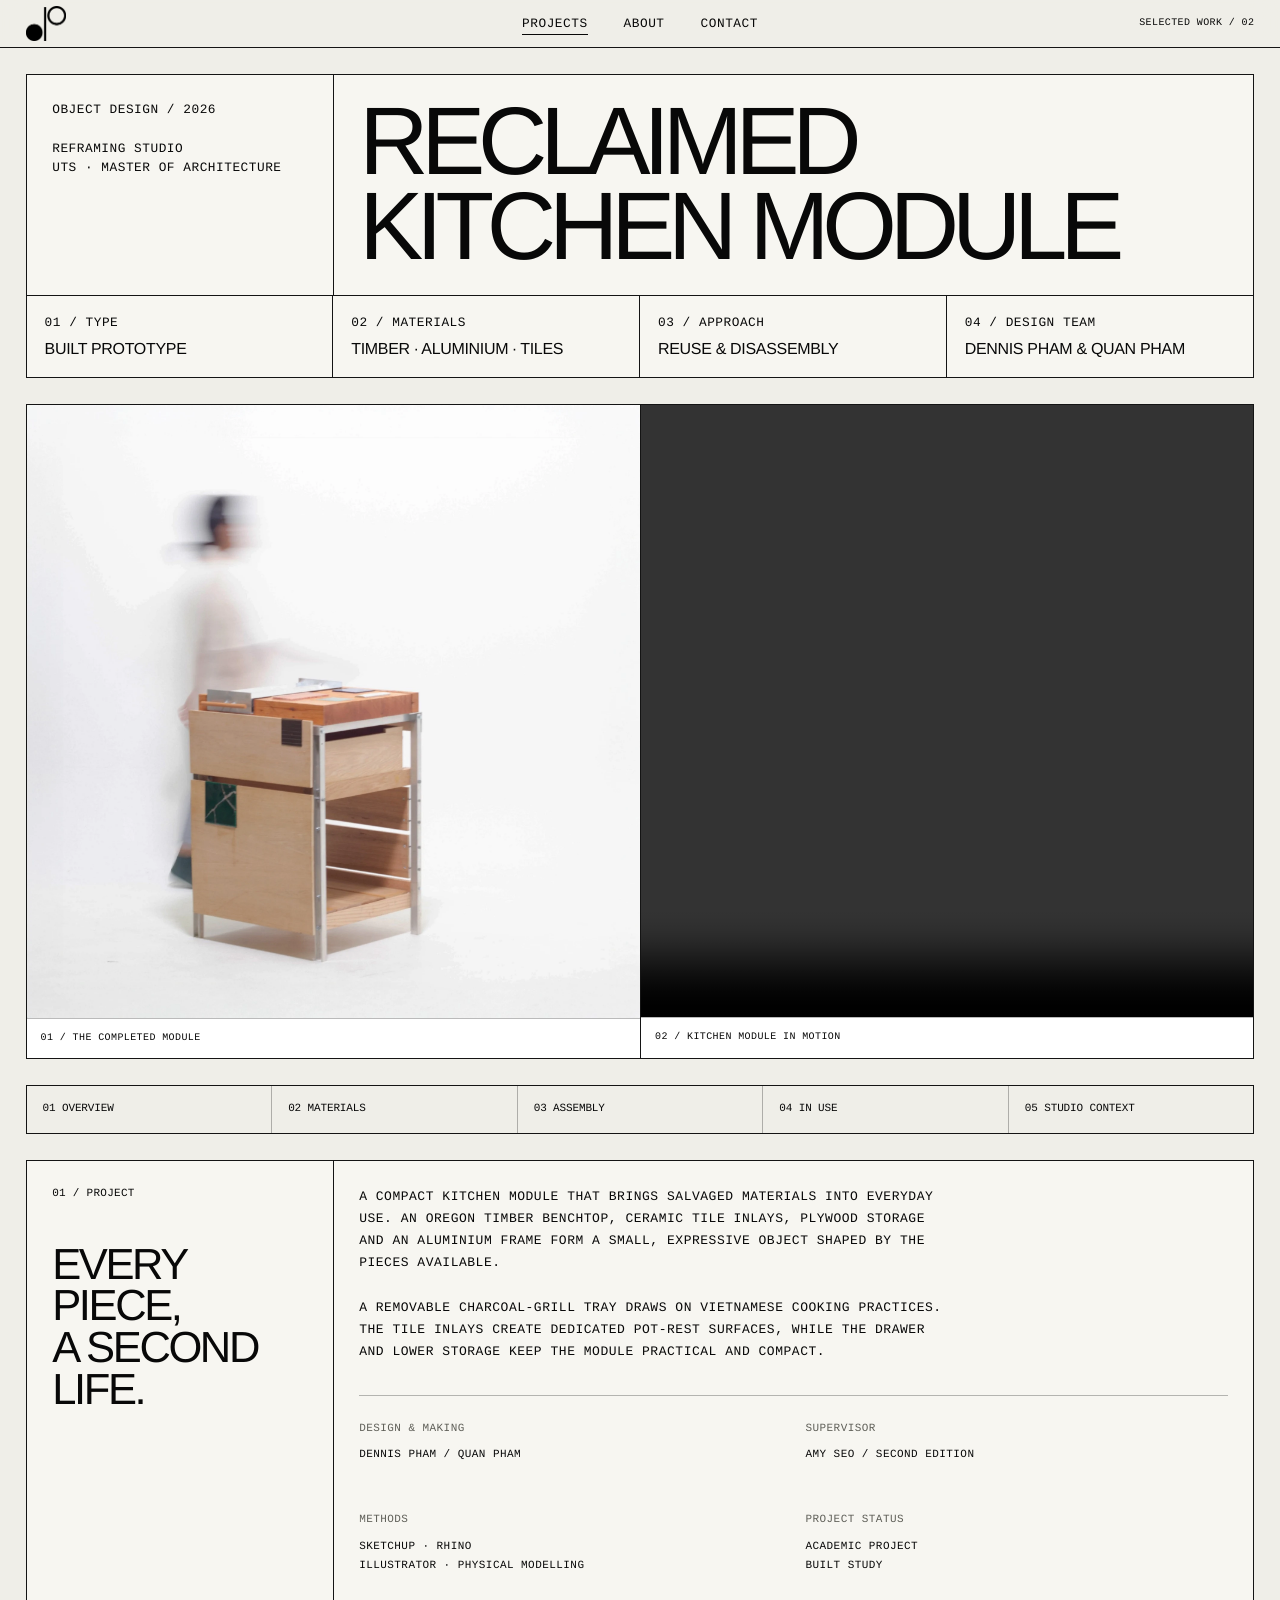
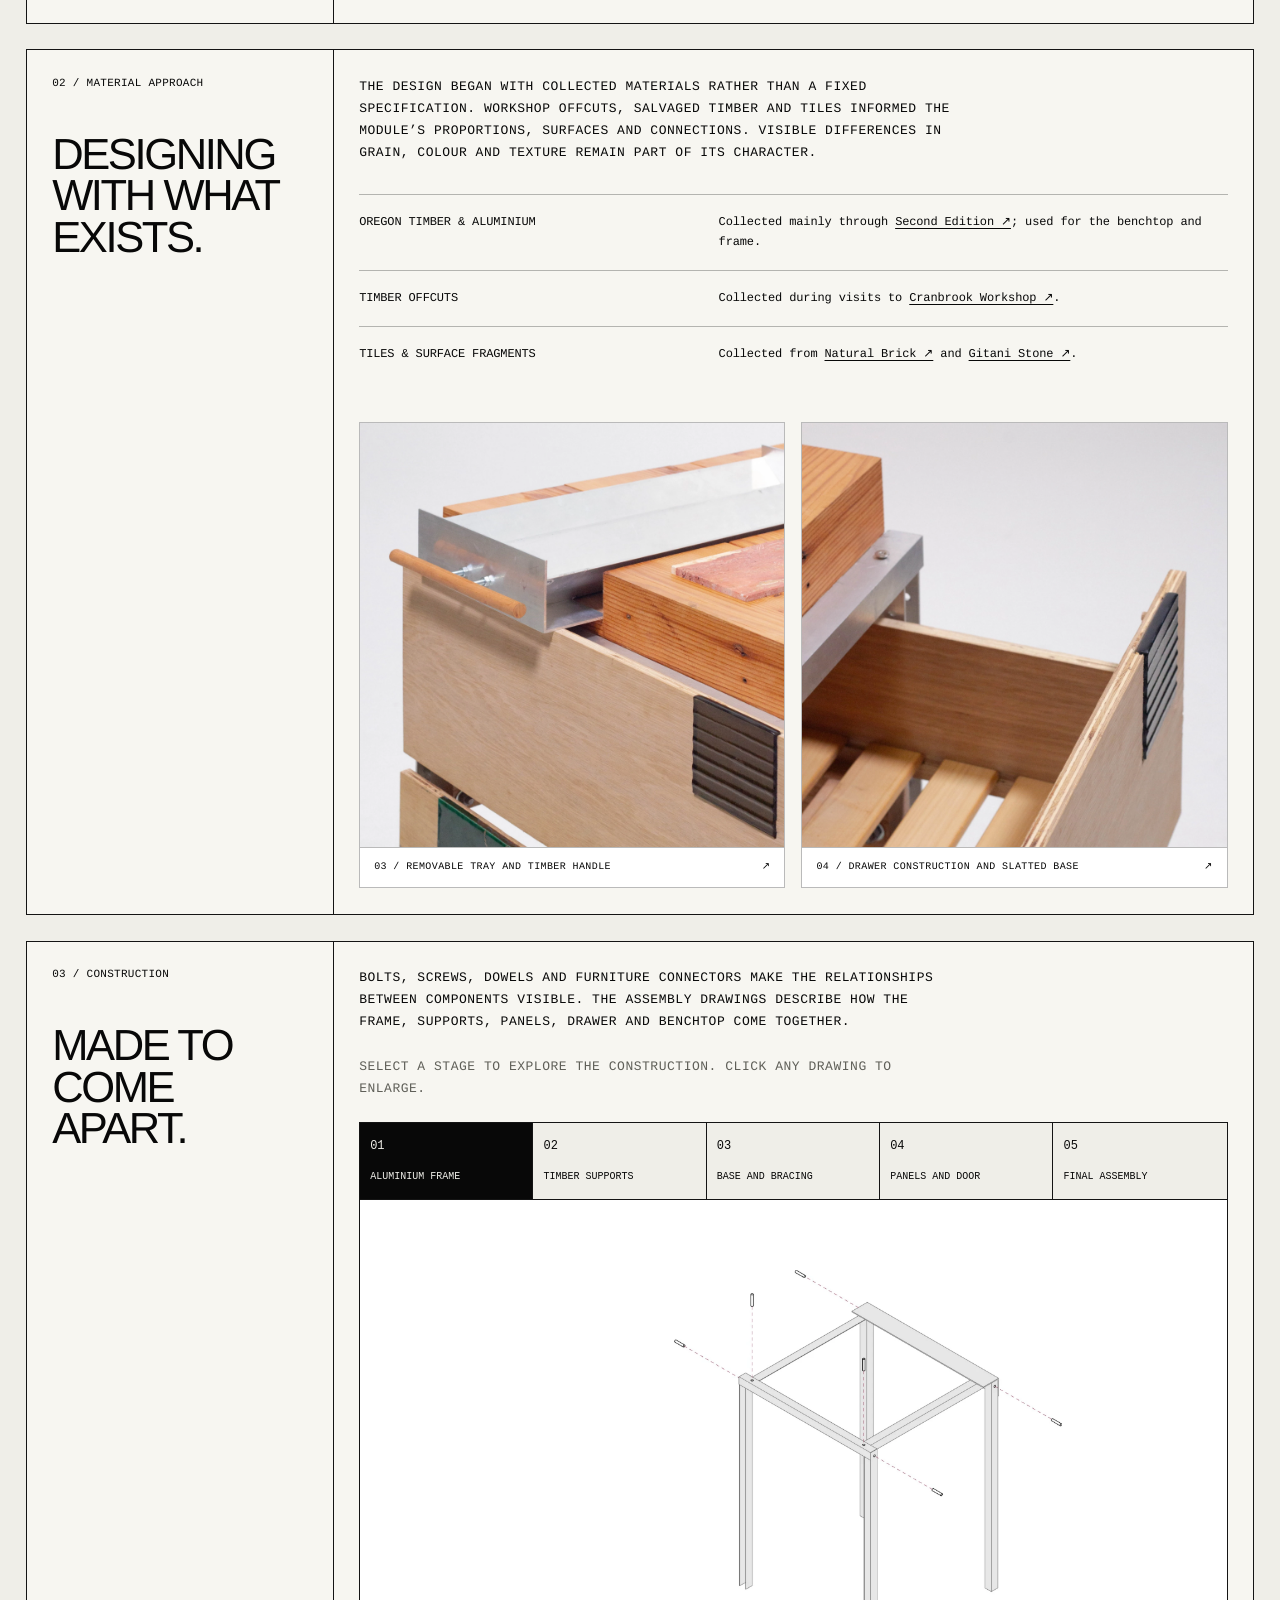
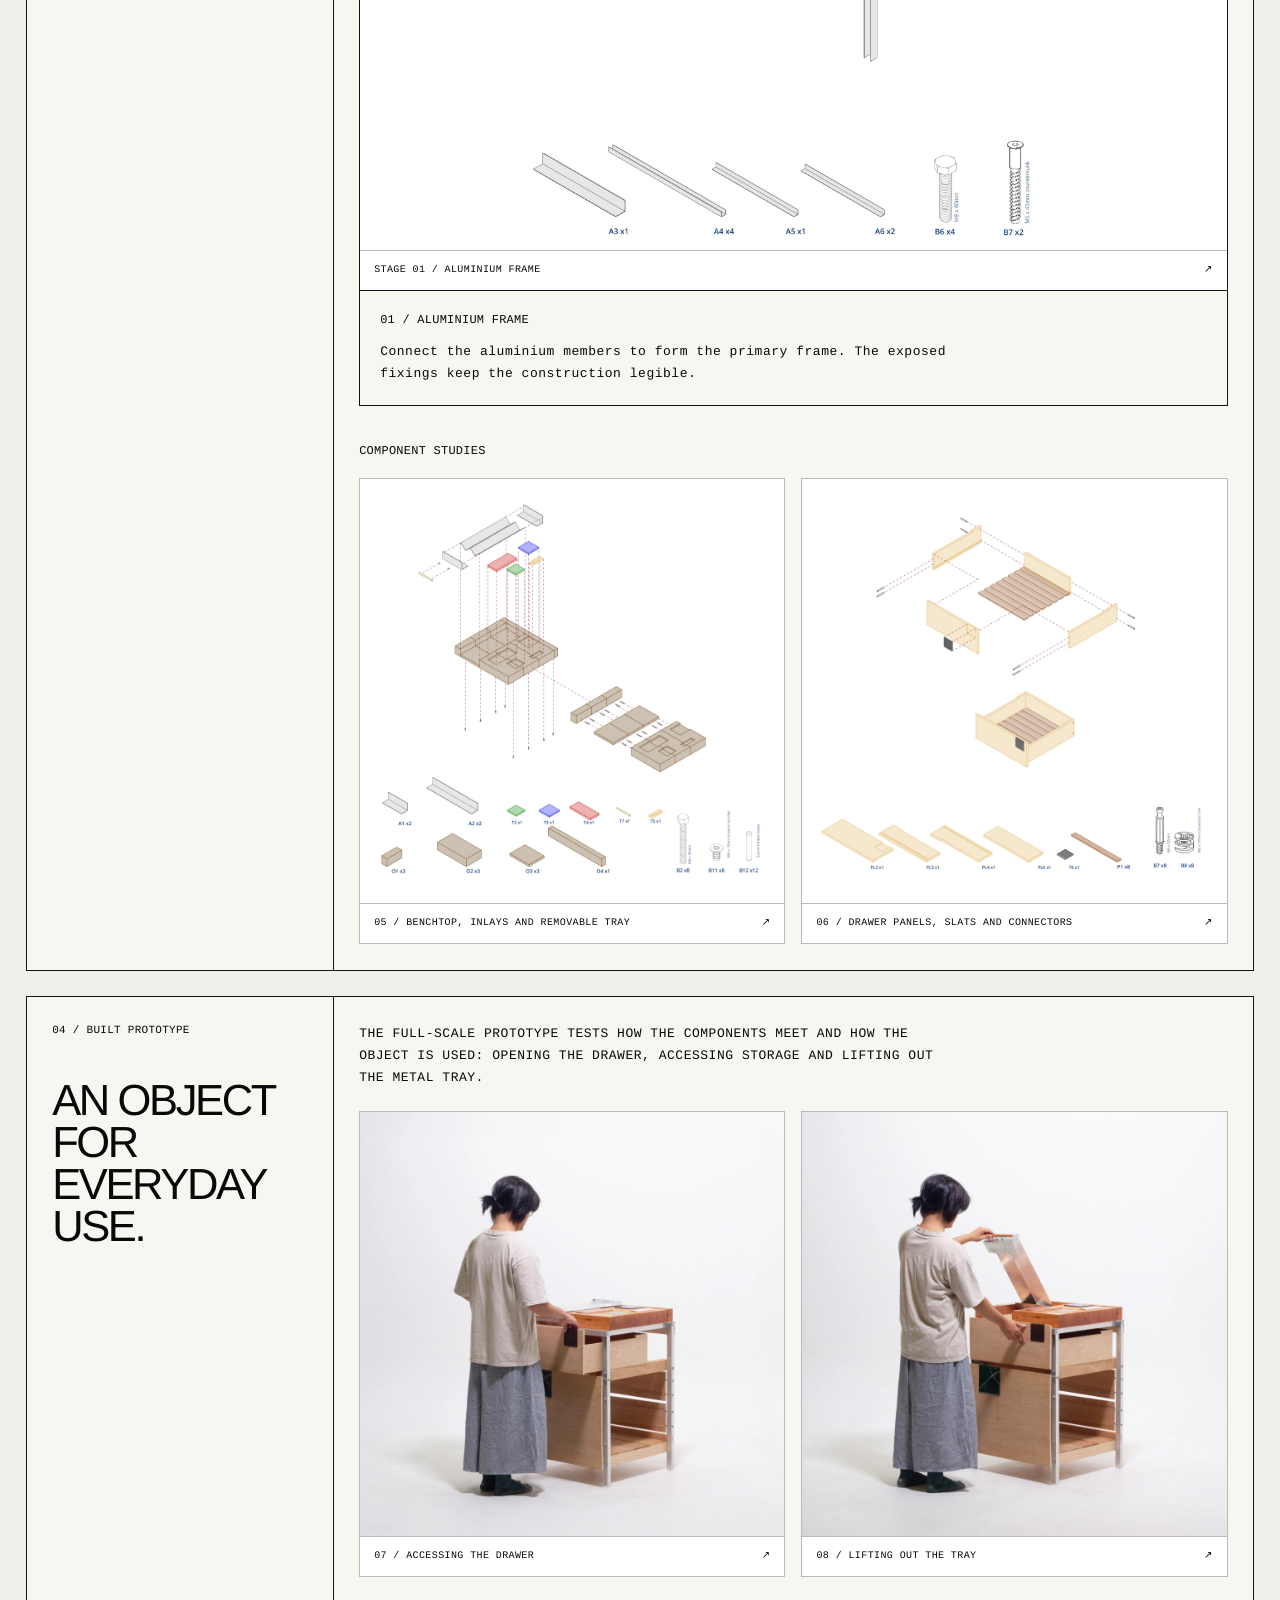
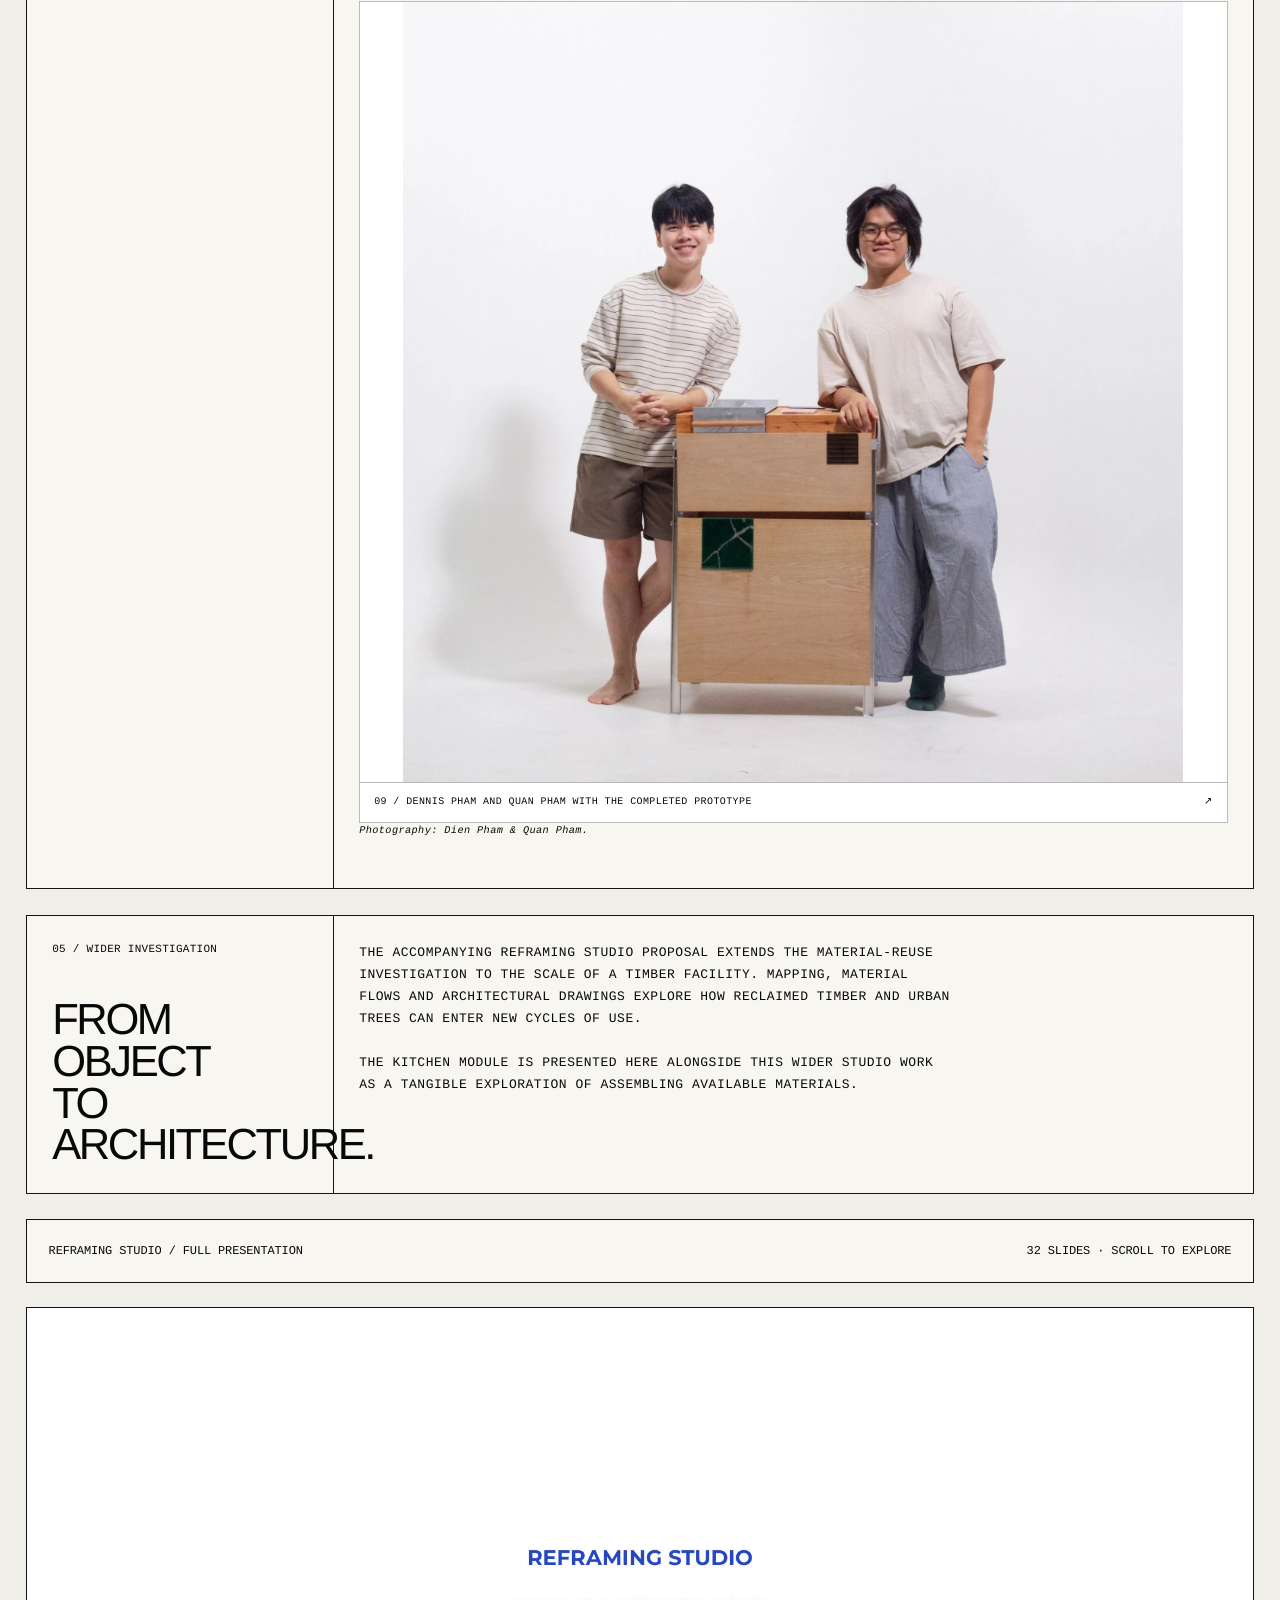
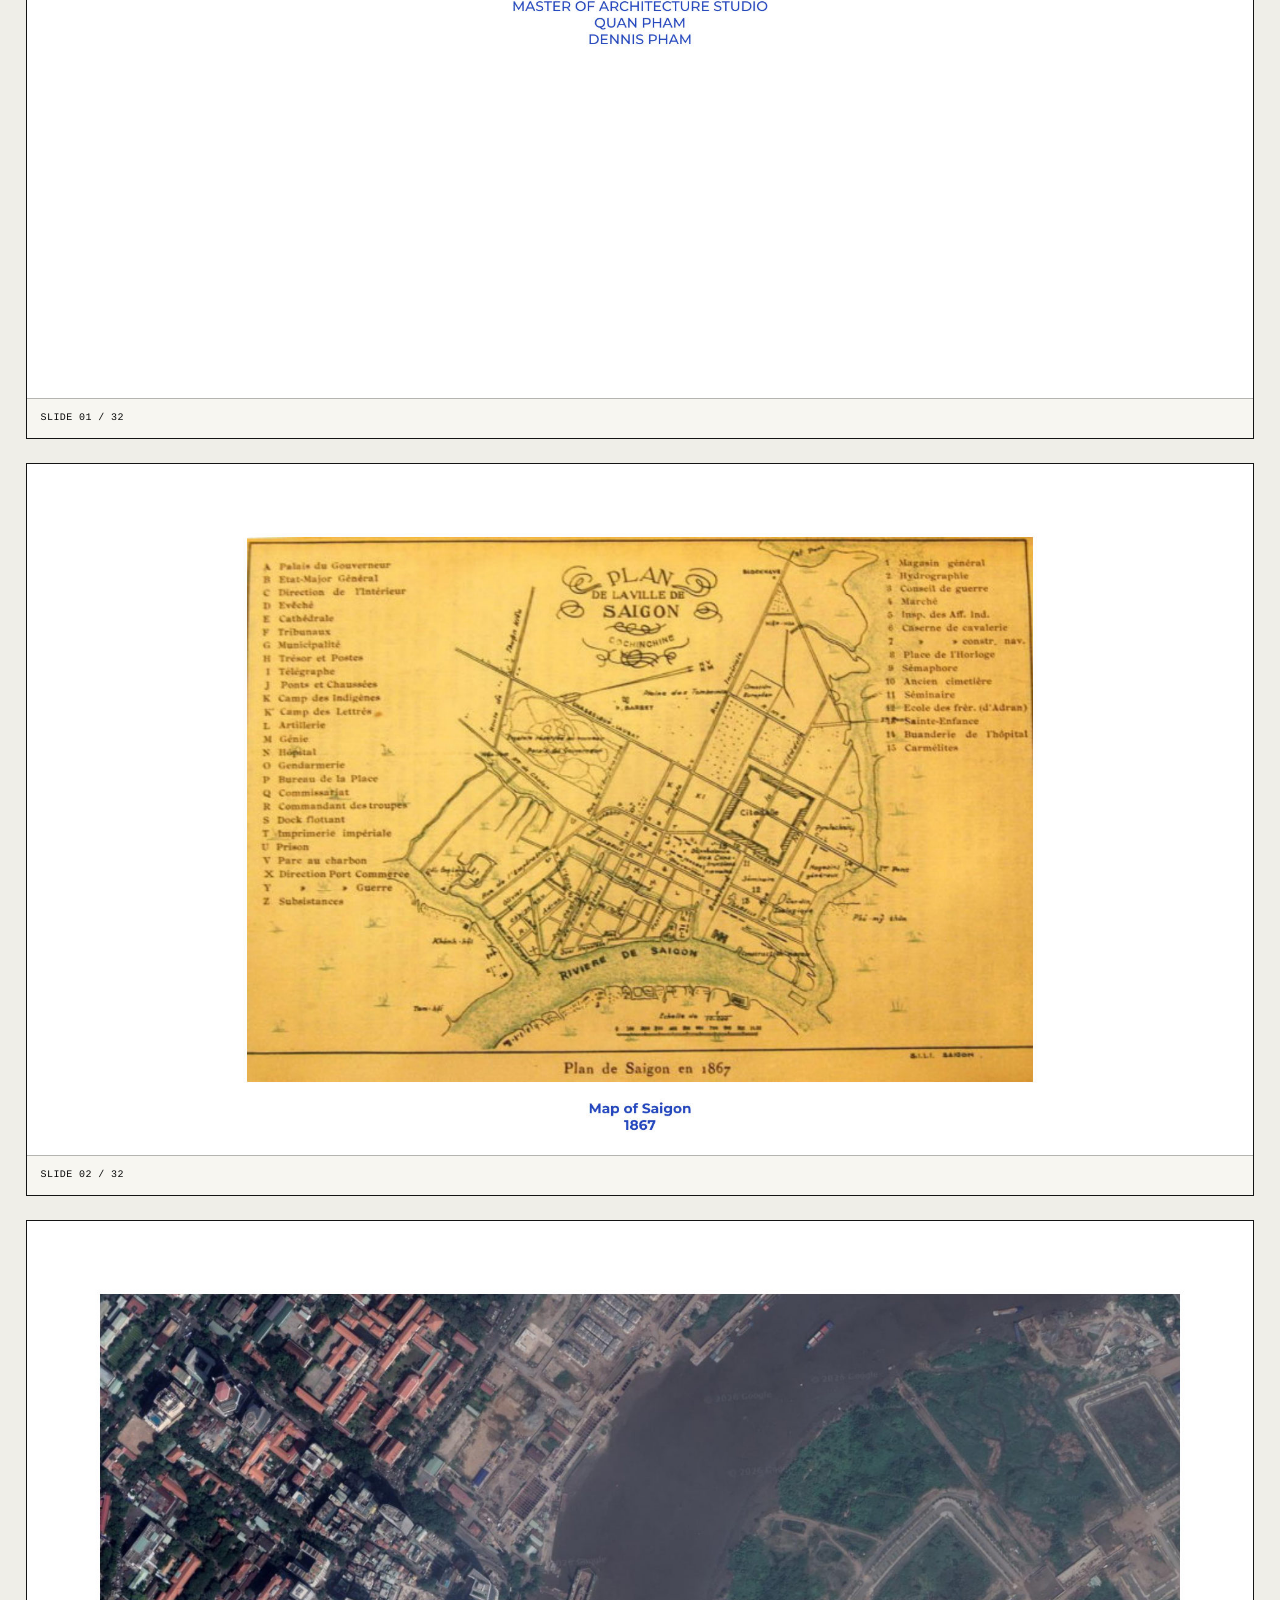
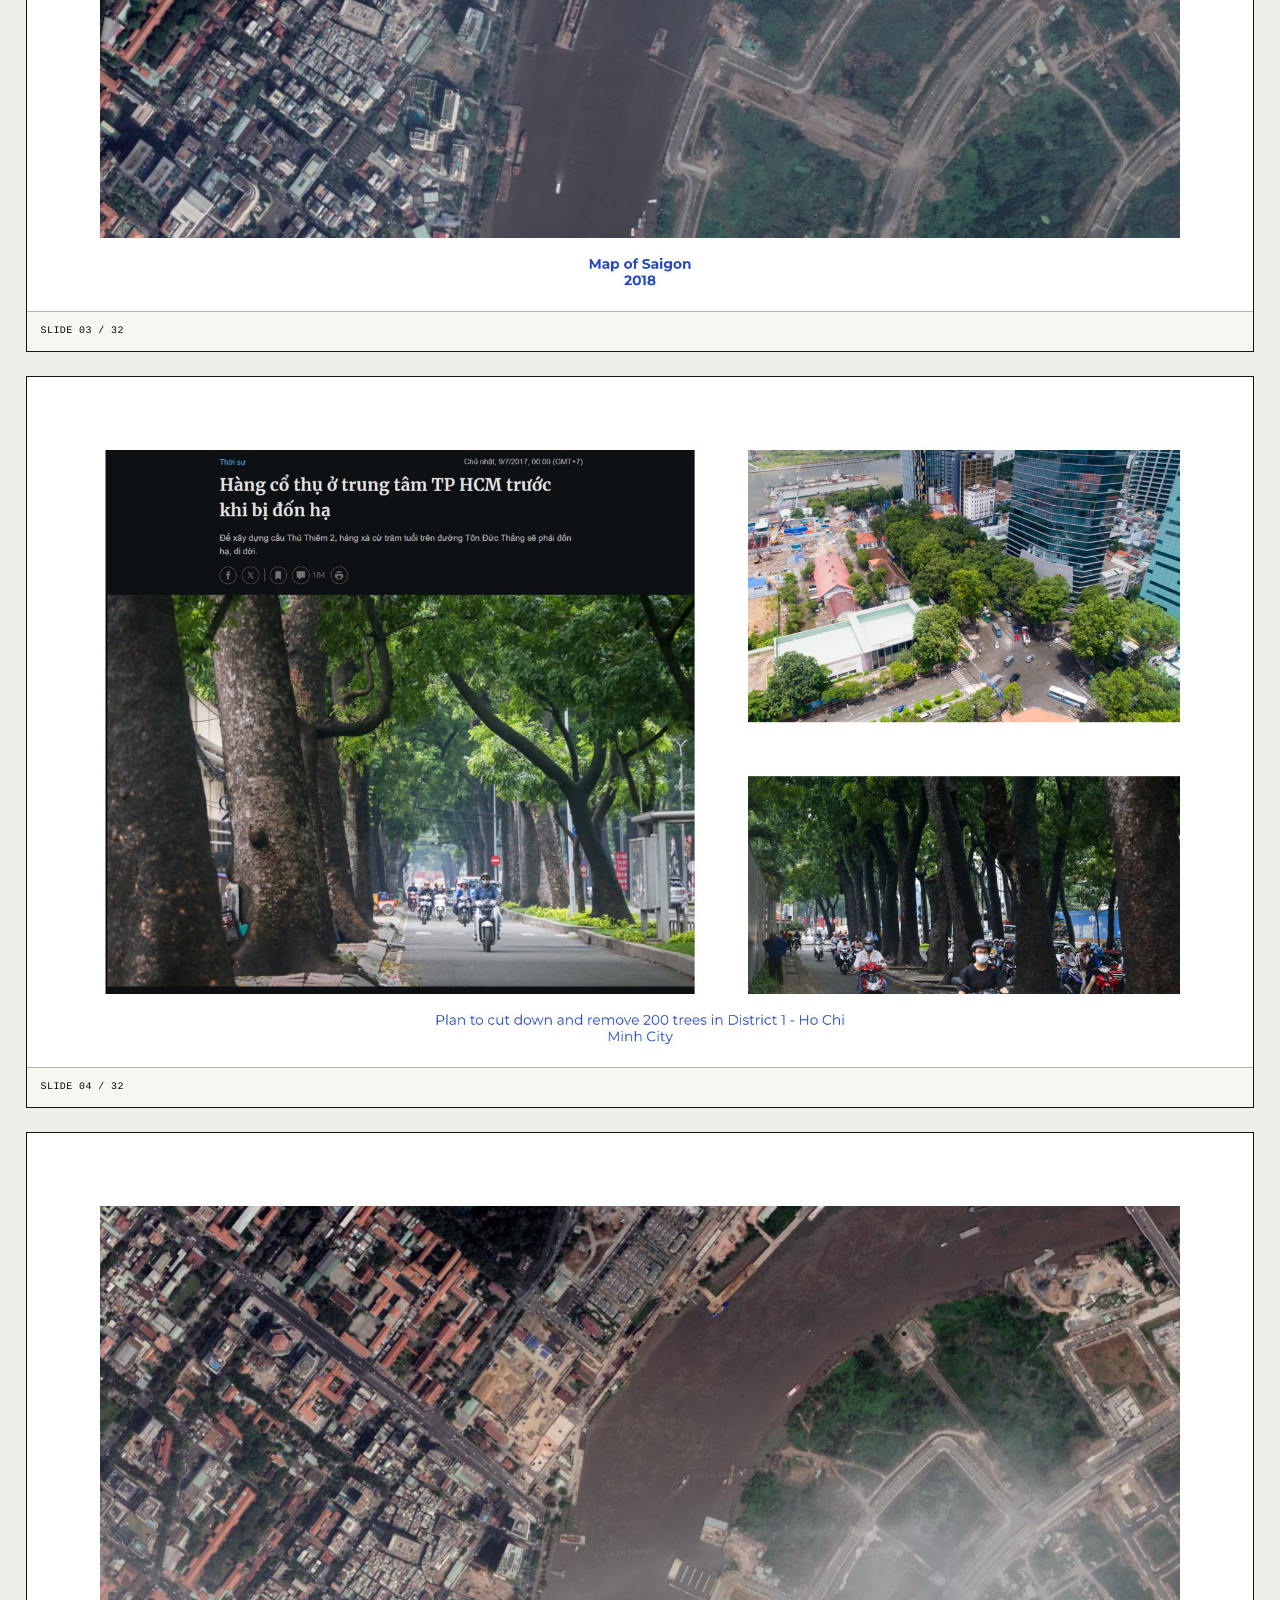
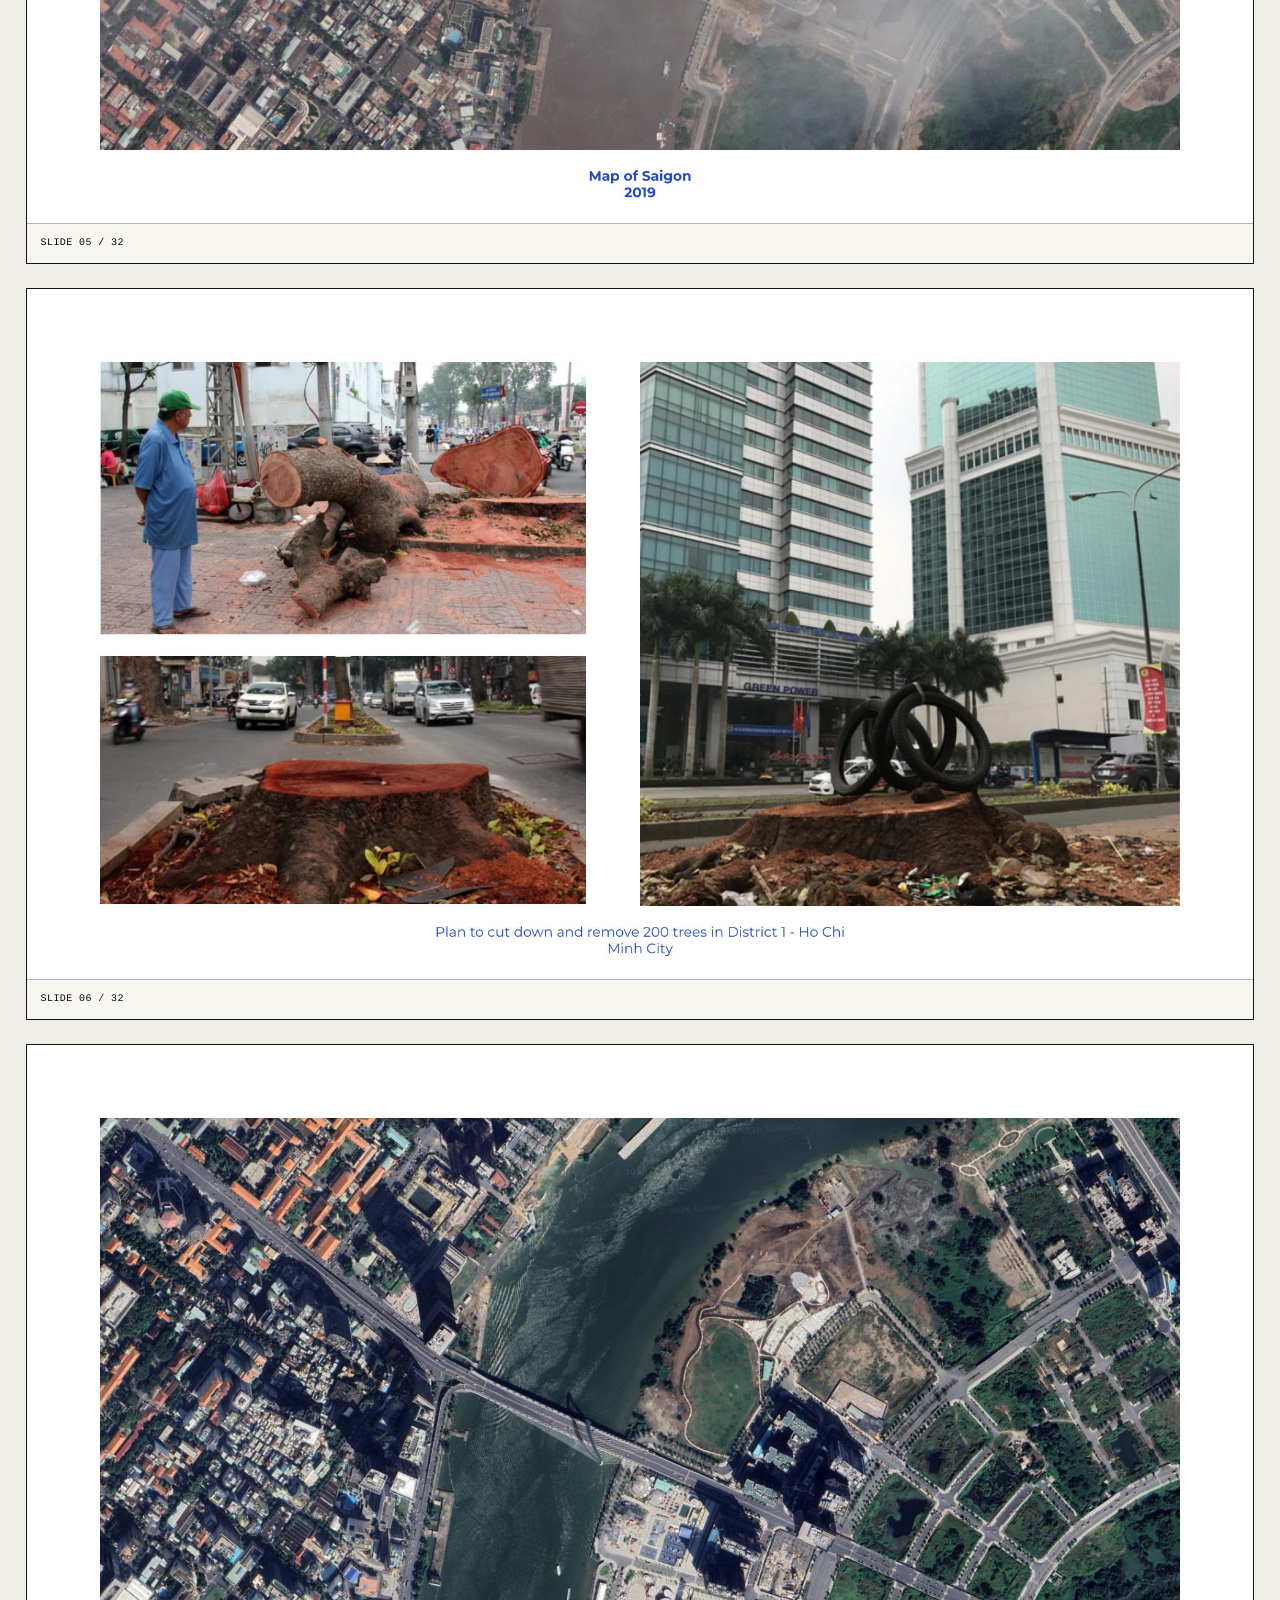
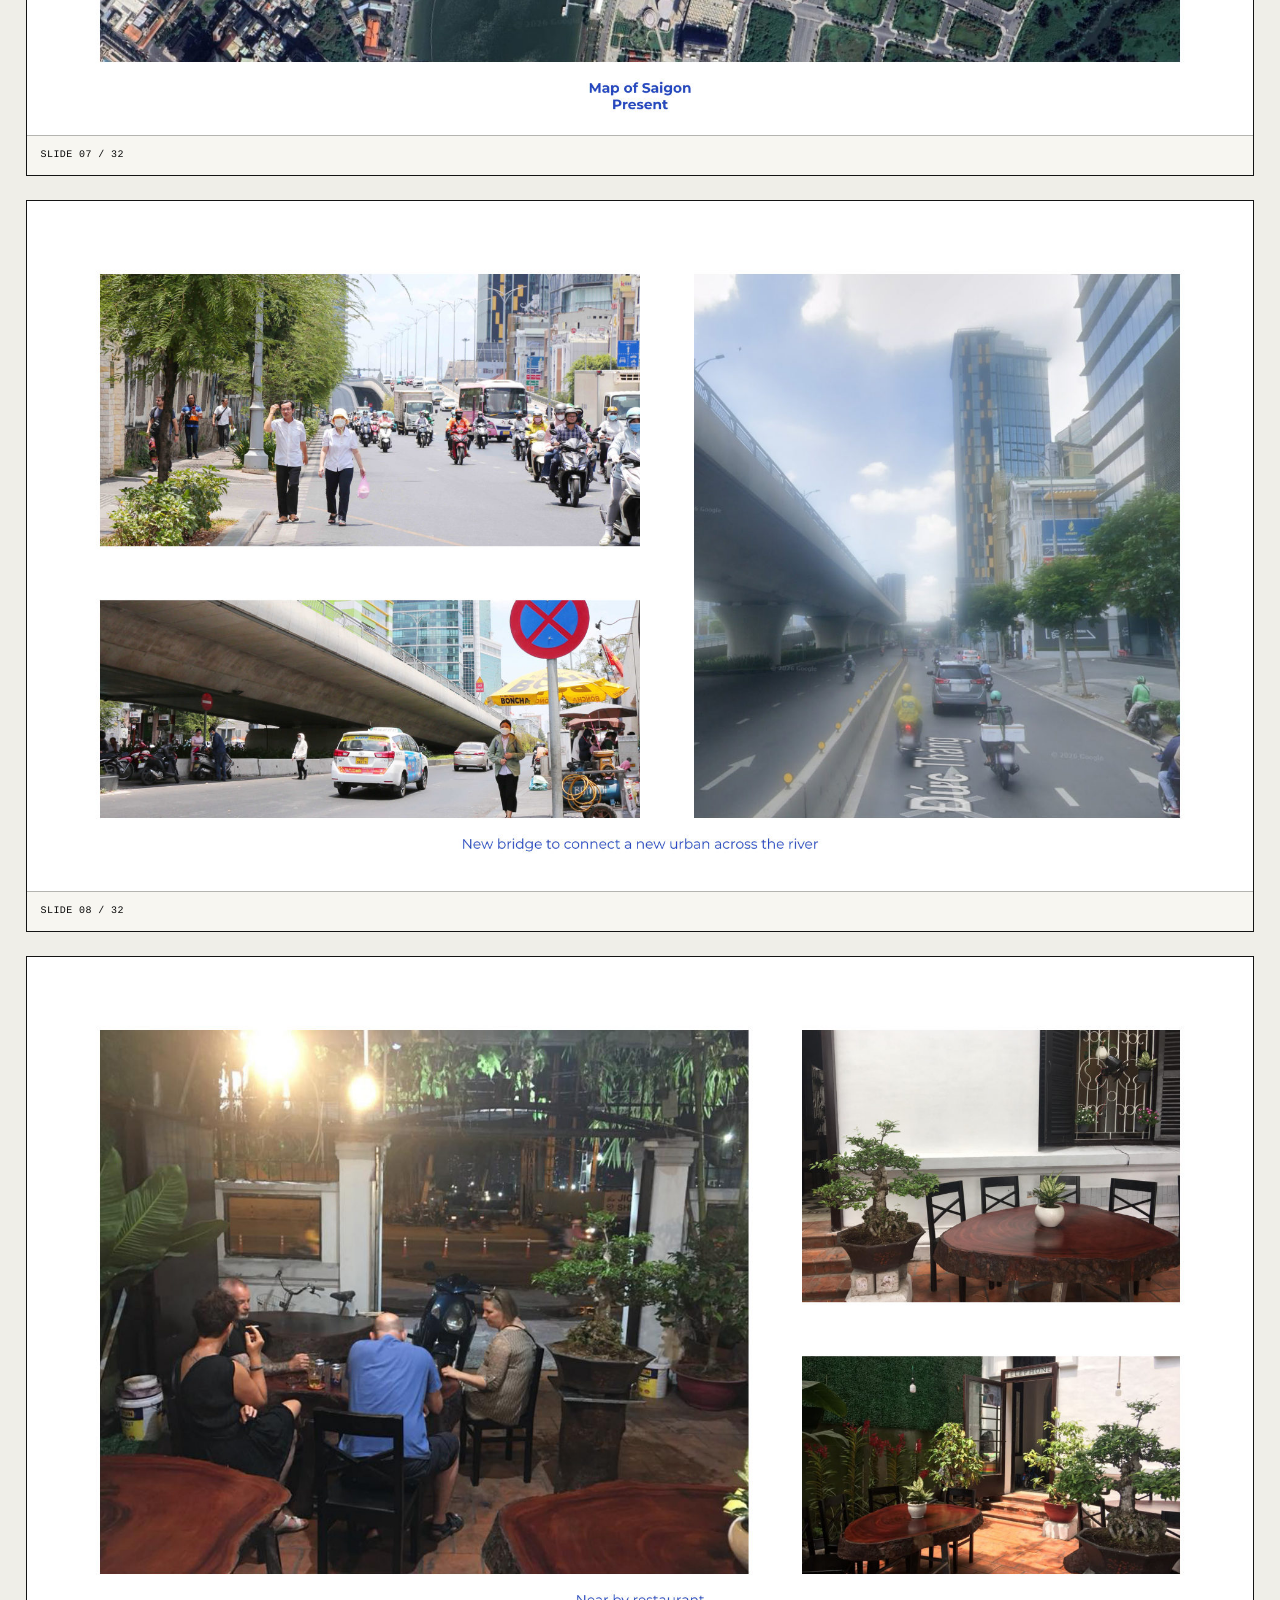
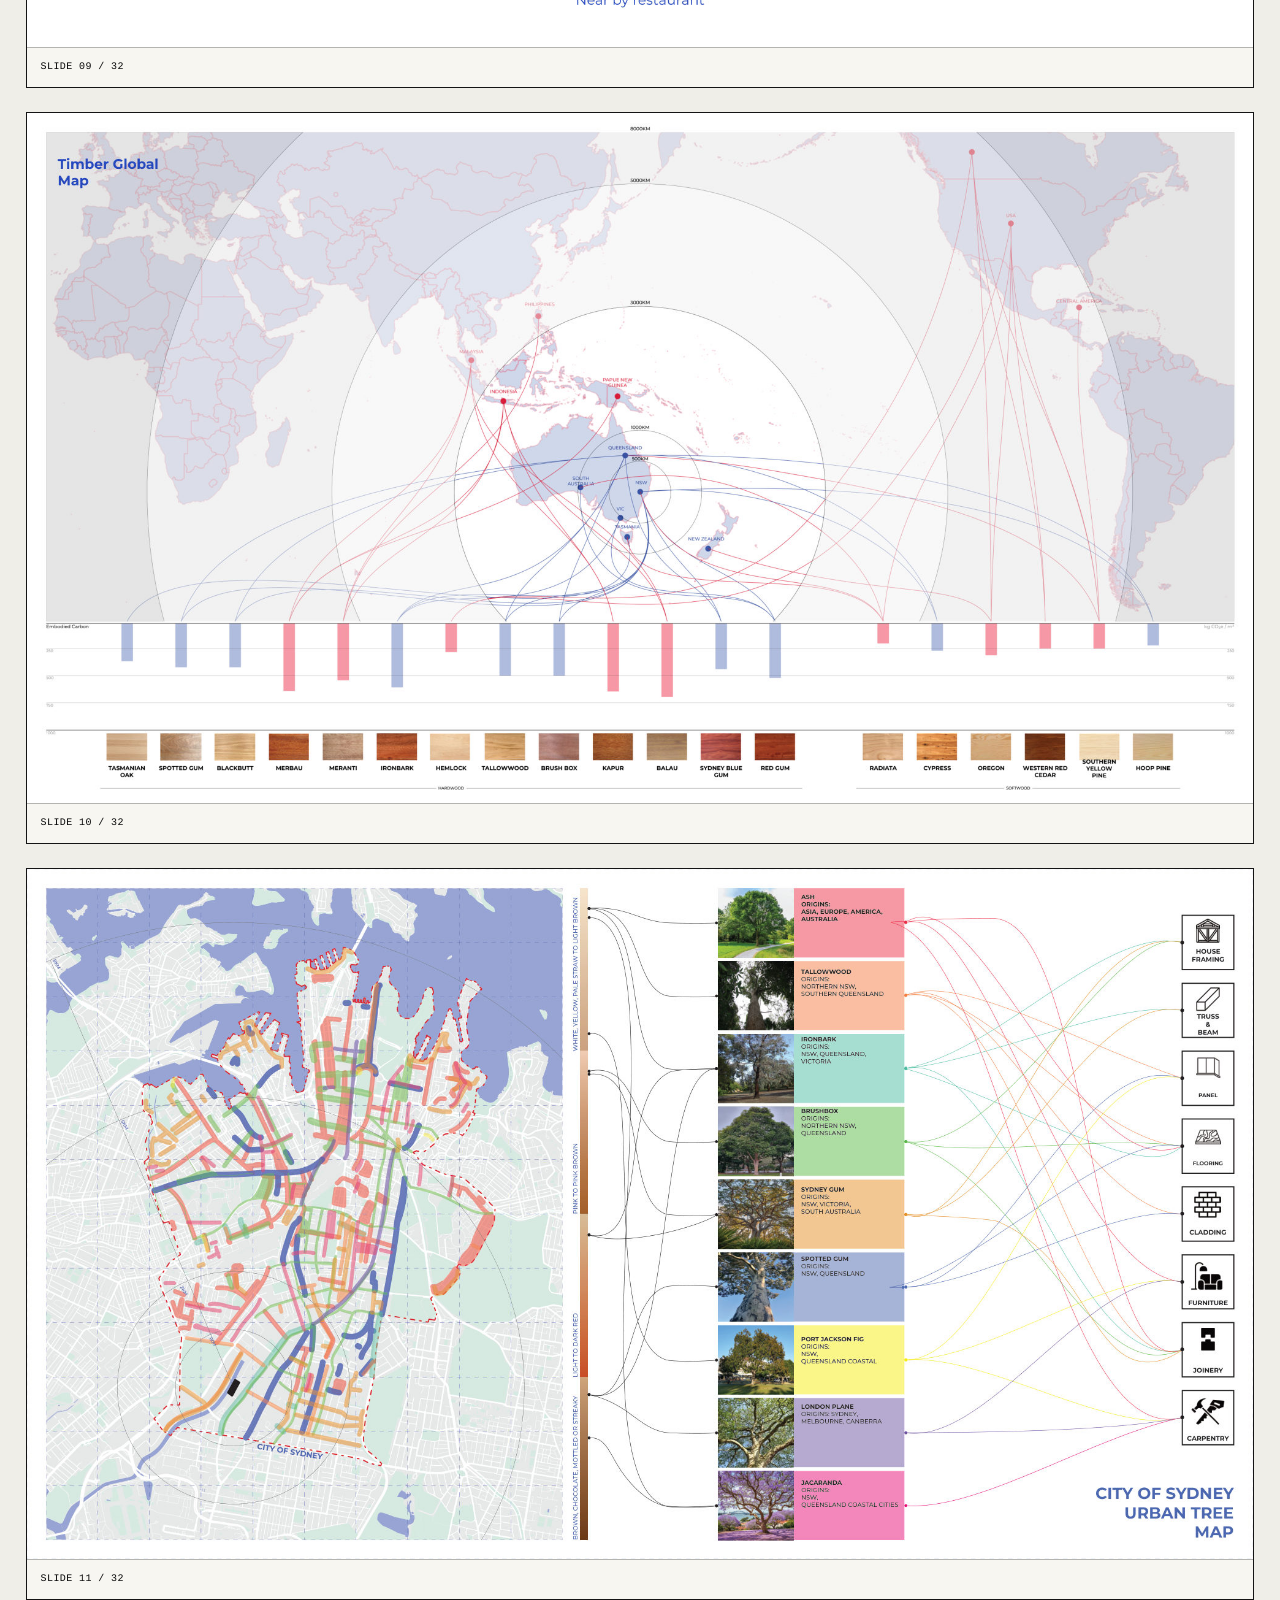
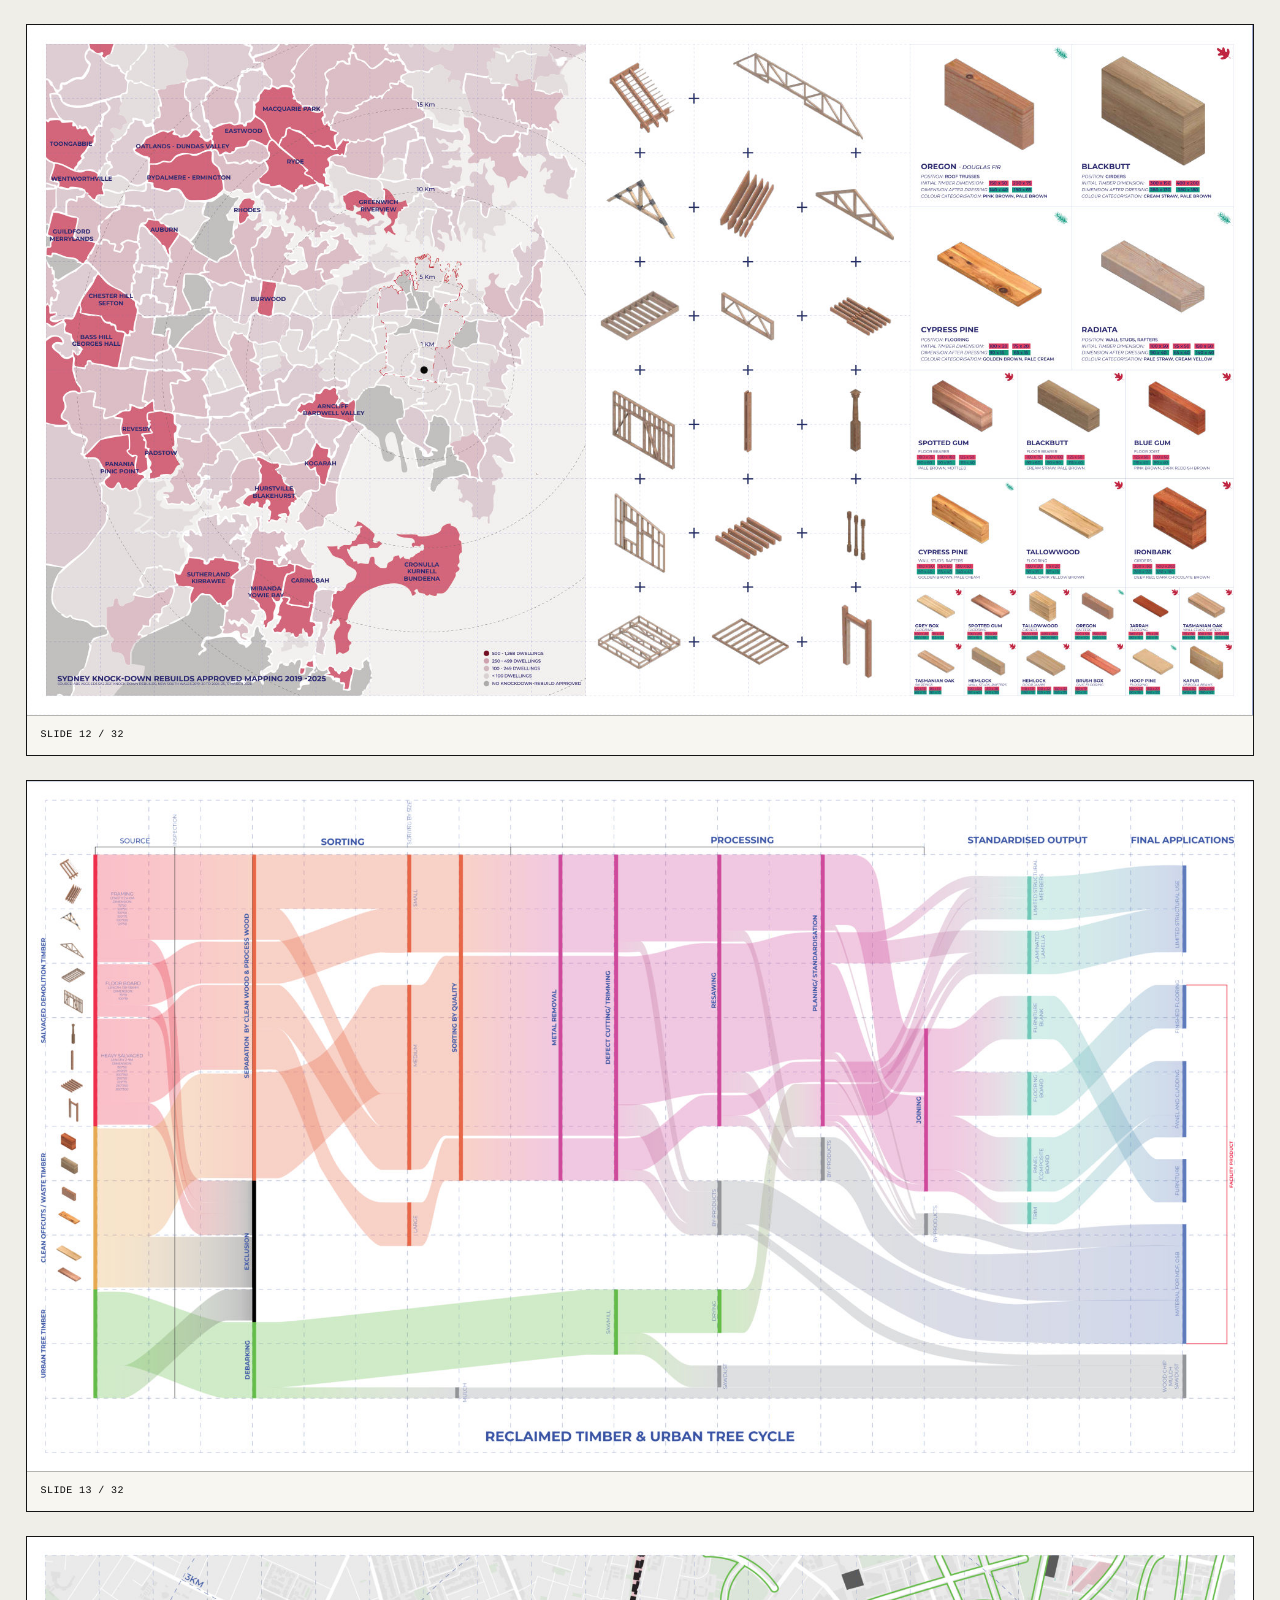
==== index.html @ ed13f3f6 "Add files via upload" ====
<!doctype html>
<html lang="en"><head><meta charset="utf-8"><meta name="viewport" content="width=device-width,initial-scale=1"><meta name="description" content="Reclaimed Kitchen Module by Dennis Pham and Quan Pham. A built study in material reuse, reversible assembly and everyday cooking."><title>Reclaimed Kitchen Module — Dennis Pham</title><link rel="icon" href="assets/kitchen-module/favicon.png"><link rel="stylesheet" href="assets/kitchen-module/portfolio-base.css"><link rel="stylesheet" href="assets/kitchen-module/project.css"><script src="assets/kitchen-module/project.js" defer></script></head>
<body class="kitchen-page" id="top"><a class="skip" href="#main">Skip to project</a><header class="site-header"><a class="logo" href="https://dennisphamarch.github.io/architectural-portfolio/" aria-label="Dennis Pham home"><img src="assets/kitchen-module/favicon.png" alt="Dennis Pham"></a><nav class="nav" aria-label="Main navigation"><a class="active" href="https://dennisphamarch.github.io/architectural-portfolio/">Projects</a><a href="https://dennisphamarch.github.io/architectural-portfolio/about.html">About</a><a href="https://dennisphamarch.github.io/architectural-portfolio/contact.html">Contact</a></nav><span class="header-note">Selected work / 02</span></header>
<main id="main"><section class="project-hero"><p class="eyebrow">Object design / 2026<br><br>Reframing Studio<br>UTS · Master of Architecture</p><h1>Reclaimed<br>Kitchen Module</h1><div class="project-meta"><div class="meta-item"><span>01 / Type</span><strong>Built prototype</strong></div><div class="meta-item"><span>02 / Materials</span><strong>Timber · Aluminium · Tiles</strong></div><div class="meta-item"><span>03 / Approach</span><strong>Reuse &amp; disassembly</strong></div><div class="meta-item"><span>04 / Design team</span><strong>Dennis Pham &amp; Quan Pham</strong></div></div></section>
<section class="opening" aria-label="Project photographs"><figure><a class="zoom" href="assets/kitchen-module/IMG_1346.webp" data-caption="The completed kitchen module"><img src="assets/kitchen-module/IMG_1346.webp" alt="Reclaimed kitchen module with a blurred figure behind it" fetchpriority="high"></a><figcaption>01 / The completed module</figcaption></figure><figure class="opening-video"><video controls autoplay muted loop playsinline preload="metadata" aria-label="Reclaimed kitchen module project video"><source src="assets/kitchen-module/kitchen-module-video.mp4" type="video/mp4">Your browser does not support embedded video. <a href="assets/kitchen-module/kitchen-module-video.mp4">Download the project video</a>.</video><figcaption>02 / Kitchen module in motion</figcaption></figure></section>
<nav class="section-nav" aria-label="Project sections"><a href="#overview">01 Overview</a><a href="#materials">02 Materials</a><a href="#assembly">03 Assembly</a><a href="#use">04 In use</a><a href="#context">05 Studio context</a></nav>
<section class="content-section" id="overview"><h2><small>01 / Project</small>Every piece,<br>a second life.</h2><div><p>A compact kitchen module that brings salvaged materials into everyday use. An Oregon timber benchtop, ceramic tile inlays, plywood storage and an aluminium frame form a small, expressive object shaped by the pieces available.</p><p>A removable charcoal-grill tray draws on Vietnamese cooking practices. The tile inlays create dedicated pot-rest surfaces, while the drawer and lower storage keep the module practical and compact.</p><div class="credit-grid"><p>Design &amp; making<br><strong>Dennis Pham / Quan Pham</strong></p><p>Supervisor<br><strong>Amy Seo / Second Edition</strong></p><p>Methods<br><strong>SketchUp · Rhino<br>Illustrator · Physical modelling</strong></p><p>Project status<br><strong>Academic project<br>Built study</strong></p></div></div></section>
<section class="content-section" id="materials"><h2><small>02 / Material approach</small>Designing<br>with what exists.</h2><div><p>The design began with collected materials rather than a fixed specification. Workshop offcuts, salvaged timber and tiles informed the module’s proportions, surfaces and connections. Visible differences in grain, colour and texture remain part of its character.</p><dl class="material-list"><div><dt>Oregon timber &amp; aluminium</dt><dd>Collected mainly through <a href="https://www.secondedition.com.au/" target="_blank" rel="noopener">Second Edition ↗</a>; used for the benchtop and frame.</dd></div><div><dt>Timber offcuts</dt><dd>Collected during visits to <a href="https://www.cranbrookworkshop.com.au/" target="_blank" rel="noopener">Cranbrook Workshop ↗</a>.</dd></div><div><dt>Tiles &amp; surface fragments</dt><dd>Collected from <a href="https://naturalbrick.com.au/" target="_blank" rel="noopener">Natural Brick ↗</a> and <a href="https://www.gitanistone.com.au/" target="_blank" rel="noopener">Gitani Stone ↗</a>.</dd></div></dl><div class="media-grid"><figure class=""><a class="zoom" href="assets/kitchen-module/IMG_1338.webp" data-caption="03 / Removable tray and timber handle"><img src="assets/kitchen-module/IMG_1338.webp" alt="03 / Removable tray and timber handle" loading="lazy"></a><figcaption>03 / Removable tray and timber handle<span aria-hidden="true"> ↗</span></figcaption></figure><figure class=""><a class="zoom" href="assets/kitchen-module/IMG_1334.webp" data-caption="04 / Drawer construction and slatted base"><img src="assets/kitchen-module/IMG_1334.webp" alt="04 / Drawer construction and slatted base" loading="lazy"></a><figcaption>04 / Drawer construction and slatted base<span aria-hidden="true"> ↗</span></figcaption></figure></div></div></section><section class="content-section" id="assembly"><h2><small>03 / Construction</small>Made to<br>come apart.</h2><div><p>Bolts, screws, dowels and furniture connectors make the relationships between components visible. The assembly drawings describe how the frame, supports, panels, drawer and benchtop come together.</p><p class="instruction">Select a stage to explore the construction. Click any drawing to enlarge.</p><div class="assembly-viewer"><div class="step-buttons" role="group" aria-label="Assembly stages"><button type="button" data-step="0" aria-pressed="true" aria-controls="step-panel">01<span>Aluminium frame</span></button><button type="button" data-step="1" aria-pressed="false" aria-controls="step-panel">02<span>Timber supports</span></button><button type="button" data-step="2" aria-pressed="false" aria-controls="step-panel">03<span>Base and bracing</span></button><button type="button" data-step="3" aria-pressed="false" aria-controls="step-panel">04<span>Panels and door</span></button><button type="button" data-step="4" aria-pressed="false" aria-controls="step-panel">05<span>Final assembly</span></button></div><div id="step-panel" class="step-panel"><figure class=""><a class="zoom" href="assets/kitchen-module/Kitchen-Assembly-1.webp" data-caption="Stage 01 / Aluminium frame"><img src="assets/kitchen-module/Kitchen-Assembly-1.webp" alt="Stage 01 / Aluminium frame" loading="lazy"></a><figcaption>Stage 01 / Aluminium frame<span aria-hidden="true"> ↗</span></figcaption></figure><div class="step-copy" aria-live="polite"><h3 id="step-title">01 / Aluminium frame</h3><p id="step-description">Connect the aluminium members to form the primary frame. The exposed fixings keep the construction legible.</p></div></div></div><noscript><p>All remaining assembly stages:</p><div class="media-grid"><figure class=""><a class="zoom" href="assets/kitchen-module/Kitchen-Assembly-2.webp" data-caption="Stage 02 / Timber supports"><img src="assets/kitchen-module/Kitchen-Assembly-2.webp" alt="Stage 02 / Timber supports" loading="lazy"></a><figcaption>Stage 02 / Timber supports<span aria-hidden="true"> ↗</span></figcaption></figure><figure class=""><a class="zoom" href="assets/kitchen-module/Kitchen-Assembly-3.webp" data-caption="Stage 03 / Base and bracing"><img src="assets/kitchen-module/Kitchen-Assembly-3.webp" alt="Stage 03 / Base and bracing" loading="lazy"></a><figcaption>Stage 03 / Base and bracing<span aria-hidden="true"> ↗</span></figcaption></figure><figure class=""><a class="zoom" href="assets/kitchen-module/Kitchen-Assembly-4.webp" data-caption="Stage 04 / Panels and door"><img src="assets/kitchen-module/Kitchen-Assembly-4.webp" alt="Stage 04 / Panels and door" loading="lazy"></a><figcaption>Stage 04 / Panels and door<span aria-hidden="true"> ↗</span></figcaption></figure><figure class=""><a class="zoom" href="assets/kitchen-module/Kitchen-Assembly-5.webp" data-caption="Stage 05 / Final assembly"><img src="assets/kitchen-module/Kitchen-Assembly-5.webp" alt="Stage 05 / Final assembly" loading="lazy"></a><figcaption>Stage 05 / Final assembly<span aria-hidden="true"> ↗</span></figcaption></figure></div></noscript><h3 class="subheading">Component studies</h3><div class="media-grid drawings"><figure class=""><a class="zoom" href="assets/kitchen-module/benchtop-assembly.webp" data-caption="05 / Benchtop, inlays and removable tray"><img src="assets/kitchen-module/benchtop-assembly.webp" alt="05 / Benchtop, inlays and removable tray" loading="lazy"></a><figcaption>05 / Benchtop, inlays and removable tray<span aria-hidden="true"> ↗</span></figcaption></figure><figure class=""><a class="zoom" href="assets/kitchen-module/drawers-assembly.webp" data-caption="06 / Drawer panels, slats and connectors"><img src="assets/kitchen-module/drawers-assembly.webp" alt="06 / Drawer panels, slats and connectors" loading="lazy"></a><figcaption>06 / Drawer panels, slats and connectors<span aria-hidden="true"> ↗</span></figcaption></figure></div></div></section><section class="content-section" id="use"><h2><small>04 / Built prototype</small>An object<br>for everyday use.</h2><div><p>The full-scale prototype tests how the components meet and how the object is used: opening the drawer, accessing storage and lifting out the metal tray.</p><div class="media-grid"><figure class=""><a class="zoom" href="assets/kitchen-module/IMG_1351.webp" data-caption="07 / Accessing the drawer"><img src="assets/kitchen-module/IMG_1351.webp" alt="07 / Accessing the drawer" loading="lazy"></a><figcaption>07 / Accessing the drawer<span aria-hidden="true"> ↗</span></figcaption></figure><figure class=""><a class="zoom" href="assets/kitchen-module/IMG_1357.webp" data-caption="08 / Lifting out the tray"><img src="assets/kitchen-module/IMG_1357.webp" alt="08 / Lifting out the tray" loading="lazy"></a><figcaption>08 / Lifting out the tray<span aria-hidden="true"> ↗</span></figcaption></figure></div><figure class="team-photo"><a class="zoom" href="assets/kitchen-module/IMG_1364.webp" data-caption="09 / Dennis Pham and Quan Pham with the completed prototype"><img src="assets/kitchen-module/IMG_1364.webp" alt="09 / Dennis Pham and Quan Pham with the completed prototype" loading="lazy"></a><figcaption>09 / Dennis Pham and Quan Pham with the completed prototype<span aria-hidden="true"> ↗</span></figcaption></figure><p class="citation-text">Photography: Dien Pham &amp; Quan Pham.</p></div></section><section class="content-section" id="context"><h2><small>05 / Wider investigation</small>From object<br>to architecture.</h2><div><p>The accompanying Reframing Studio proposal extends the material-reuse investigation to the scale of a timber facility. Mapping, material flows and architectural drawings explore how reclaimed timber and urban trees can enter new cycles of use.</p><p>The kitchen module is presented here alongside this wider studio work as a tangible exploration of assembling available materials.</p></div></section><section class="presentation-slides" aria-labelledby="slides-heading"><div class="slides-heading"><h2 id="slides-heading">Reframing Studio / Full presentation</h2><p>32 slides · Scroll to explore</p></div><figure id="slide-01"><img src="assets/kitchen-module/slides/slide-01.jpg" alt="Reframing Studio presentation, slide 1 of 32" width="2000" height="1125" loading="lazy" decoding="async"><figcaption>Slide 01 / 32</figcaption></figure><figure id="slide-02"><img src="assets/kitchen-module/slides/slide-02.jpg" alt="Reframing Studio presentation, slide 2 of 32" width="2000" height="1125" loading="lazy" decoding="async"><figcaption>Slide 02 / 32</figcaption></figure><figure id="slide-03"><img src="assets/kitchen-module/slides/slide-03.jpg" alt="Reframing Studio presentation, slide 3 of 32" width="2000" height="1125" loading="lazy" decoding="async"><figcaption>Slide 03 / 32</figcaption></figure><figure id="slide-04"><img src="assets/kitchen-module/slides/slide-04.jpg" alt="Reframing Studio presentation, slide 4 of 32" width="2000" height="1125" loading="lazy" decoding="async"><figcaption>Slide 04 / 32</figcaption></figure><figure id="slide-05"><img src="assets/kitchen-module/slides/slide-05.jpg" alt="Reframing Studio presentation, slide 5 of 32" width="2000" height="1125" loading="lazy" decoding="async"><figcaption>Slide 05 / 32</figcaption></figure><figure id="slide-06"><img src="assets/kitchen-module/slides/slide-06.jpg" alt="Reframing Studio presentation, slide 6 of 32" width="2000" height="1125" loading="lazy" decoding="async"><figcaption>Slide 06 / 32</figcaption></figure><figure id="slide-07"><img src="assets/kitchen-module/slides/slide-07.jpg" alt="Reframing Studio presentation, slide 7 of 32" width="2000" height="1125" loading="lazy" decoding="async"><figcaption>Slide 07 / 32</figcaption></figure><figure id="slide-08"><img src="assets/kitchen-module/slides/slide-08.jpg" alt="Reframing Studio presentation, slide 8 of 32" width="2000" height="1125" loading="lazy" decoding="async"><figcaption>Slide 08 / 32</figcaption></figure><figure id="slide-09"><img src="assets/kitchen-module/slides/slide-09.jpg" alt="Reframing Studio presentation, slide 9 of 32" width="2000" height="1125" loading="lazy" decoding="async"><figcaption>Slide 09 / 32</figcaption></figure><figure id="slide-10"><img src="assets/kitchen-module/slides/slide-10.jpg" alt="Reframing Studio presentation, slide 10 of 32" width="2000" height="1125" loading="lazy" decoding="async"><figcaption>Slide 10 / 32</figcaption></figure><figure id="slide-11"><img src="assets/kitchen-module/slides/slide-11.jpg" alt="Reframing Studio presentation, slide 11 of 32" width="2000" height="1125" loading="lazy" decoding="async"><figcaption>Slide 11 / 32</figcaption></figure><figure id="slide-12"><img src="assets/kitchen-module/slides/slide-12.jpg" alt="Reframing Studio presentation, slide 12 of 32" width="2000" height="1125" loading="lazy" decoding="async"><figcaption>Slide 12 / 32</figcaption></figure><figure id="slide-13"><img src="assets/kitchen-module/slides/slide-13.jpg" alt="Reframing Studio presentation, slide 13 of 32" width="2000" height="1125" loading="lazy" decoding="async"><figcaption>Slide 13 / 32</figcaption></figure><figure id="slide-14"><img src="assets/kitchen-module/slides/slide-14.jpg" alt="Reframing Studio presentation, slide 14 of 32" width="2000" height="1125" loading="lazy" decoding="async"><figcaption>Slide 14 / 32</figcaption></figure><figure id="slide-15"><img src="assets/kitchen-module/slides/slide-15.jpg" alt="Reframing Studio presentation, slide 15 of 32" width="2000" height="1125" loading="lazy" decoding="async"><figcaption>Slide 15 / 32</figcaption></figure><figure id="slide-16"><img src="assets/kitchen-module/slides/slide-16.jpg" alt="Reframing Studio presentation, slide 16 of 32" width="2000" height="1125" loading="lazy" decoding="async"><figcaption>Slide 16 / 32</figcaption></figure><figure id="slide-17"><img src="assets/kitchen-module/slides/slide-17.jpg" alt="Reframing Studio presentation, slide 17 of 32" width="2000" height="1125" loading="lazy" decoding="async"><figcaption>Slide 17 / 32</figcaption></figure><figure id="slide-18"><img src="assets/kitchen-module/slides/slide-18.jpg" alt="Reframing Studio presentation, slide 18 of 32" width="2000" height="1125" loading="lazy" decoding="async"><figcaption>Slide 18 / 32</figcaption></figure><figure id="slide-19"><img src="assets/kitchen-module/slides/slide-19.jpg" alt="Reframing Studio presentation, slide 19 of 32" width="2000" height="1125" loading="lazy" decoding="async"><figcaption>Slide 19 / 32</figcaption></figure><figure id="slide-20"><img src="assets/kitchen-module/slides/slide-20.jpg" alt="Reframing Studio presentation, slide 20 of 32" width="2000" height="1125" loading="lazy" decoding="async"><figcaption>Slide 20 / 32</figcaption></figure><figure id="slide-21"><img src="assets/kitchen-module/slides/slide-21.jpg" alt="Reframing Studio presentation, slide 21 of 32" width="2000" height="1125" loading="lazy" decoding="async"><figcaption>Slide 21 / 32</figcaption></figure><figure id="slide-22"><img src="assets/kitchen-module/slides/slide-22.jpg" alt="Reframing Studio presentation, slide 22 of 32" width="2000" height="1125" loading="lazy" decoding="async"><figcaption>Slide 22 / 32</figcaption></figure><figure id="slide-23"><img src="assets/kitchen-module/slides/slide-23.jpg" alt="Reframing Studio presentation, slide 23 of 32" width="2000" height="1125" loading="lazy" decoding="async"><figcaption>Slide 23 / 32</figcaption></figure><figure id="slide-24"><img src="assets/kitchen-module/slides/slide-24.jpg" alt="Reframing Studio presentation, slide 24 of 32" width="2000" height="1125" loading="lazy" decoding="async"><figcaption>Slide 24 / 32</figcaption></figure><figure id="slide-25"><img src="assets/kitchen-module/slides/slide-25.jpg" alt="Reframing Studio presentation, slide 25 of 32" width="2000" height="1125" loading="lazy" decoding="async"><figcaption>Slide 25 / 32</figcaption></figure><figure id="slide-26"><img src="assets/kitchen-module/slides/slide-26.jpg" alt="Reframing Studio presentation, slide 26 of 32" width="2000" height="1125" loading="lazy" decoding="async"><figcaption>Slide 26 / 32</figcaption></figure><figure id="slide-27"><img src="assets/kitchen-module/slides/slide-27.jpg" alt="Reframing Studio presentation, slide 27 of 32" width="2000" height="1125" loading="lazy" decoding="async"><figcaption>Slide 27 / 32</figcaption></figure><figure id="slide-28"><img src="assets/kitchen-module/slides/slide-28.jpg" alt="Reframing Studio presentation, slide 28 of 32" width="2000" height="1125" loading="lazy" decoding="async"><figcaption>Slide 28 / 32</figcaption></figure><figure id="slide-29"><img src="assets/kitchen-module/slides/slide-29.jpg" alt="Reframing Studio presentation, slide 29 of 32" width="2000" height="1125" loading="lazy" decoding="async"><figcaption>Slide 29 / 32</figcaption></figure><figure id="slide-30"><img src="assets/kitchen-module/slides/slide-30.jpg" alt="Reframing Studio presentation, slide 30 of 32" width="2000" height="1125" loading="lazy" decoding="async"><figcaption>Slide 30 / 32</figcaption></figure><figure id="slide-31"><img src="assets/kitchen-module/slides/slide-31.jpg" alt="Reframing Studio presentation, slide 31 of 32" width="2000" height="1125" loading="lazy" decoding="async"><figcaption>Slide 31 / 32</figcaption></figure><figure id="slide-32"><img src="assets/kitchen-module/slides/slide-32.jpg" alt="Reframing Studio presentation, slide 32 of 32" width="2000" height="1125" loading="lazy" decoding="async"><figcaption>Slide 32 / 32</figcaption></figure><a class="download" href="assets/kitchen-module/reframing-studio-screen.pdf" download>Download presentation PDF <span>Optional · Screen edition ↓</span></a></section></main>
<footer class="site-footer"><div class="footer-inner"><a href="https://dennisphamarch.github.io/architectural-portfolio/">← Back to projects</a><a href="mailto:dennis.arch@hotmail.com">dennis.arch@hotmail.com</a><a href="#top">Back to top ↑</a></div></footer>
<dialog id="lightbox" aria-label="Enlarged project image"><button type="button" class="close-lightbox" aria-label="Close enlarged image">Close ×</button><img alt=""><p></p></dialog></body></html>
---- assets/kitchen-module/portfolio-base.css ----
/*
  Editorial grid portfolio style
  Inspired by minimal product/archive websites: cream background, black rules,
  small uppercase labels, monochrome media, and rigid border-based layout.
*/

:root {
  --paper: #efeee8;
  --paper-soft: #f7f6f1;
  --ink: #080808;
  --muted: #5f5f58;
  --line: #141414;
  --hairline: rgba(8, 8, 8, 0.28);
  --max-width: 1540px;
  --page-pad: clamp(12px, 2vw, 28px);
  --mono: "SFMono-Regular", "Roboto Mono", "Courier New", monospace;
  --sans: "Arial Narrow", "Helvetica Neue Condensed", "Helvetica Neue", Arial, sans-serif;
}

* {
  box-sizing: border-box;
}

html {
  scroll-behavior: smooth;
}

body {
  margin: 0;
  font-family: var(--sans);
  color: var(--ink);
  background: var(--paper);
  font-size: 14px;
  letter-spacing: -0.01em;
  text-rendering: geometricPrecision;
}

img,
video {
  max-width: 100%;
  display: block;
}

a {
  color: inherit;
  text-decoration: none;
}

a:hover {
  text-decoration: underline;
  text-underline-offset: 0.18em;
}

button {
  font: inherit;
}

.site-header {
  position: sticky;
  top: 0;
  z-index: 20;
  width: 100%;
  display: grid;
  grid-template-columns: 1fr auto 1fr;
  align-items: center;
  min-height: 48px;
  padding: 0 var(--page-pad);
  background: rgba(239, 238, 232, 0.92);
  backdrop-filter: blur(14px);
  border-bottom: 1px solid var(--line);
}

.logo,
.header-note,
.nav a,
.eyebrow,
.micro-label,
.filter-btn,
.card-kicker,
.media-label,
.card-view,
.meta-item span,
.footer-inner,
.content-section p,
.info-card li,
.info-card p {
  font-family: var(--mono);
  font-size: clamp(0.8rem,0.9vw, 1rem);
  line-height: 1.35;
  letter-spacing: 0.04em;
  text-transform: uppercase;
}

.logo {
  font-weight: 700;
  justify-self: start;
}

.logo img {
  display: block;
  width: 40px;
  height: 40px;
  object-fit: contain;
}

p.citation-text {
  font-size: clamp(0.45rem, 0.8vw, 0.9rem) !important;
  line-height: 1.35;
  font-style: italic;
  letter-spacing: 0.04em;
  text-transform: none !important;
  margin-top: 12px;
}

.header-note {
  justify-self: end;
}

.nav {
  display: flex;
  align-items: center;
  gap: clamp(14px, 3vw, 36px);
  justify-self: center;
}

.nav a,
.header-note {
  position: relative;
}

.nav a.active::after {
  content: "";
  position: absolute;
  left: 0;
  right: 0;
  bottom: -3px;
  border-bottom: 1px solid currentColor;
}

.hero-board,
.filter-bar,
.project-grid,
.page-intro,
.about-grid,
.contact-grid,
.project-hero,
.hero-media,
.content-section,
.footer-inner {
  width: min(var(--max-width), calc(100% - (var(--page-pad) * 2)));
  margin-left: auto;
  margin-right: auto;
}

.hero-board {
  display: grid;
  grid-template-columns: repeat(12, 1fr);
  border-left: 1px solid var(--line);
  border-top: 1px solid var(--line);
  margin-top: var(--page-pad);
  min-height: clamp(360px, 44vw, 620px);
  background: var(--paper-soft);
}

.hero-cell {
  border-right: 1px solid var(--line);
  border-bottom: 1px solid var(--line);
  padding: clamp(14px, 2vw, 28px);
}

.hero-title-cell {
  grid-column: span 7;
  display: flex;
  flex-direction: column;
  justify-content: space-between;
}

.hero-copy-cell {
  grid-column: span 3;
  display: flex;
  align-items: end;
}

.hero-index-cell {
  grid-column: span 2;
  display: flex;
  flex-direction: column;
  justify-content: space-between;
  align-items: start;
}

.eyebrow,
.micro-label {
  margin: 0;
  font-size: clamp(0.8rem, 0.9vw, 1rem);
  color: var(--ink);
}

.hero-board h1,
.page-intro h1,
.project-hero h1 {
  margin: 0;
  font-family: var(--sans);
  font-size: clamp(3rem, 6vw, 89rem);
  font-weight: 500;
  line-height: 0.78;
  letter-spacing: -0.085em;
  text-transform: uppercase;
}

.page-intro h1,
.project-hero h1 {
  font-size: clamp(4rem, 9vw, 10.8rem);
}

.hero-copy-cell p,
.page-intro p {
  margin: 0;
  max-width: 44em;
  font-family: var(--mono);
  font-size: clamp(0.8rem, 0.9vw, 1rem);
  line-height: 1.58;
  text-transform: uppercase;
  letter-spacing: 0.035em;
}

.hero-index-cell strong {
  display: block;
  font-size: clamp(4rem, 9vw, 9rem);
  font-weight: 400;
  line-height: 0.85;
  letter-spacing: -0.09em;
}

.hero-index-cell span:last-child {
  font-family: var(--mono);
  font-size: 10px;
  line-height: 1.2;
  text-transform: uppercase;
}

.filter-bar {
  display: flex;
  flex-wrap: wrap;
  gap: 0;
  margin-top: var(--page-pad);
  border-top: 1px solid var(--line);
  border-left: 1px solid var(--line);
  background: var(--paper);
}

.filter-btn {
  appearance: none;
  border: 0;
  border-right: 1px solid var(--line);
  border-bottom: 1px solid var(--line);
  background: transparent;
  color: var(--ink);
  padding: 12px 18px;
  min-width: 140px;
  text-align: center;
  cursor: pointer;
  transition: background 0.18s ease, color 0.18s ease;
}

.filter-btn:hover,
.filter-btn.active {
  background: var(--ink);
  color: var(--paper);
}

.project-grid {
  display: grid;
  grid-template-columns: repeat(12, minmax(0, 1fr));
  gap: 0;
  border-top: 1px solid var(--line);
  border-left: 1px solid var(--line);
  margin-top: var(--page-pad);
  margin-bottom: clamp(56px, 7vw, 110px);
  background: var(--paper);
}

.project-card {
  grid-column: span 4;
  min-height: clamp(430px, 45vw, 620px);
  display: grid;
  grid-template-rows: 1fr auto;
  background: var(--paper-soft);
  border-right: 1px solid var(--line);
  border-bottom: 1px solid var(--line);
  overflow: hidden;
  position: relative;
  transition: background 0.18s ease;
}

.project-card.large {
  grid-column: span 8;
}

.project-card.tall {
  grid-column: span 4;
  grid-row: span 2;
  min-height: clamp(680px, 78vw, 920px);
}

.project-card:hover {
  background: #ffffff;
  text-decoration: none;
}

.project-credit {
  margin: 0;
  line-height: 1.4;
}

.thumb {
  position: relative;
  min-height: 0;
  overflow: hidden;
  background: #dad8d0;
  border-bottom: 1px solid var(--line);
}

.thumb img,
.thumb video {
  width: 100%;
  height: 100%;
  min-height: 310px;
  object-fit: cover;
  filter: grayscale(1) contrast(0.92);
  mix-blend-mode: multiply;
  transition: filter 0.25s ease, transform 0.45s ease, mix-blend-mode 0.25s ease;
}

.project-card:hover .thumb img,
.project-card:hover .thumb video {
  filter: grayscale(0) contrast(1);
  mix-blend-mode: normal;
  transform: scale(1.015);
}

.media-label {
  position: absolute;
  left: 12px;
  top: 12px;
  padding: 4px 6px;
  background: var(--paper);
  border: 1px solid var(--line);
}

.card-info {
  display: grid;
  grid-template-columns: 1fr 1fr;
  gap: 0;
  min-height: 160px;
}

.card-main,
.card-side {
  padding: 14px;
}

.card-main {
  border-right: 1px solid var(--line);
}

.card-kicker {
  display: flex;
  justify-content: space-between;
  gap: 14px;
  margin-bottom: 24px;
}

.card-title {
  margin: 0;
  max-width: 10em;
  font-size: clamp(1.8rem, 2.8vw, 3.7rem);
  line-height: 0.9;
  font-weight: 500;
  letter-spacing: -0.07em;
  text-transform: uppercase;
}

.project-card:not(.large) .card-title {
  font-size: clamp(1.45rem, 2vw, 2.35rem);
}

.card-description {
  margin: 0 0 18px;
  font-family: var(--mono);
  font-size: 14px;
  line-height: 1.45;
  text-transform: uppercase;
  letter-spacing: 0.035em;
  color: var(--ink);
}

.tag-row {
  display: flex;
  flex-wrap: wrap;
  gap: 6px 10px;
  margin-top: 18px;
}

.tag,
.card-view {
  font-family: var(--mono);
  font-size: 14px;
  line-height: 1.2;
  text-transform: uppercase;
  letter-spacing: 0.04em;
}

.tag::before {
  content: "#";
}

.card-view {
  display: inline-block;
  margin-top: auto;
  border-bottom: 1px solid var(--ink);
}

.card-side {
  display: flex;
  flex-direction: column;
  justify-content: space-between;
}

/* Interior pages */
.page-intro,
.project-hero {
  display: grid;
  grid-template-columns: repeat(12, 1fr);
  border-left: 1px solid var(--line);
  border-top: 1px solid var(--line);
  margin-top: var(--page-pad);
  background: var(--paper-soft);
}

.page-intro > *,
.project-hero > * {
  border-right: 1px solid var(--line);
  border-bottom: 1px solid var(--line);
  padding: clamp(16px, 2vw, 28px);
}

.page-intro .eyebrow,
.project-hero .eyebrow {
  grid-column: span 3;
}

.page-intro h1,
.project-hero h1 {
  grid-column: span 9;
}

.page-intro p {
  grid-column: 4 / span 6;
}

.about-grid,
.contact-grid {
  display: grid;
  grid-template-columns: repeat(12, 1fr);
  gap: 0;
  border-top: 1px solid var(--line);
  border-left: 1px solid var(--line);
  margin-top: var(--page-pad);
  margin-bottom: clamp(56px, 8vw, 110px);
}

.info-card {
  grid-column: span 4;
  min-height: 280px;
  padding: clamp(16px, 2vw, 28px);
  border-right: 1px solid var(--line);
  border-bottom: 1px solid var(--line);
  background: var(--paper-soft);
}

.info-card.wide-card {
  grid-column: span 8;
}

.info-card h2 {
  margin: 42px 0 18px;
  font-size: clamp(2rem, 4vw, 5.5rem);
  line-height: 0.9;
  font-weight: 500;
  letter-spacing: -0.075em;
  text-transform: uppercase;
}

.email-heading {
  font-size: clamp(1rem, 2vw, 3rem);
  line-height: 0.95;
  letter-spacing: -0.06em;
}

.email-heading a {
  font-size: inherit;
  color: inherit;
  text-decoration: none;
}

.info-card p,
.info-card li {
  color: var(--ink);
}

.info-card ul {
  margin: 42px 0 0;
  padding-left: 1.1em;
}

.project-meta {
  grid-column: 1 / -1;
  display: grid;
  grid-template-columns: repeat(4, 1fr);
  gap: 0;
  padding: 0;
}

.meta-item {
  padding: 18px;
  border-right: 1px solid var(--line);
}

.meta-item:last-child {
  border-right: 0;
}

.meta-item span {
  display: block;
  font-size: clamp(0.8rem, 0.9vw, 1rem);
  margin-bottom: 10px;
}

.meta-item strong {
  font-size: 16px;
  font-weight: 500;
  text-transform: uppercase;
  letter-spacing: -0.02em;
}

.hero-media {
  margin-top: var(--page-pad);
  background: #ffffff;
  border: 1px solid var(--line);
  overflow: hidden;
}

.hero-media img,
.hero-media video {
  width: 100%;
  height: min(72vh, 760px);
  min-height: 420px;
  object-fit: cover;
  filter: contrast(0.95);
  mix-blend-mode: normal;
}

.content-section {
  display: grid;
  grid-template-columns: repeat(12, 1fr);
  gap: 0;
  border-top: 1px solid var(--line);
  border-left: 1px solid var(--line);
  margin-top: var(--page-pad);
  background: var(--paper-soft);
}

.content-section h2,
.content-section > div {
  border-right: 1px solid var(--line);
  border-bottom: 1px solid var(--line);
  padding: clamp(16px, 2vw, 28px);
}

.content-section h2 {
  grid-column: span 4;
  margin: 0;
  font-size: clamp(2.4rem, 5vw, 6.8rem);
  line-height: 0.86;
  font-weight: 500;
  letter-spacing: -0.08em;
  text-transform: uppercase;
}

.content-section > div {
  grid-column: span 8;
}

.content-section p {
  max-width: 760px;
  margin: 0 0 18px;
  color: var(--ink);
}

.image-wide {
  display: grid;
  gap: 0;
  margin-top: 24px;
  border: 1px solid var(--line);
  overflow: hidden;
}

.image-wide img {
  display: block;
  width: 100%;
  aspect-ratio: 16/9;
  object-fit: cover;
  filter: contrast(0.95);
  mix-blend-mode: normal;
}

.image-wide.ungap {
  margin-top: 0px;
}

.image-wide.unframe {
  border: 0px solid var(--line);
}

.image-wide > .image-tile {
  margin: 0;
}

.image-wide > :is(img, .image-tile):not(:first-child) {
  border-top: 1px solid var(--line);
}

.image-anotation {
  margin-top: 24px;
  overflow: hidden;

  display: flex;
  justify-content: center;
  align-items: center;
}

.image-anotation img {
  display: block;
  width: 50%;
  height: auto;
  object-fit: contain;
  
  filter: contrast(0.95);
}

.image-anotation.frame img {
  border: 1px solid var(--line);
}

.image-png {
  display: flex;
  gap: 16px;
  margin-top: 12px;
  align-items: flex-start;
  overflow: hidden;
}

.image-png img {
  display: block;
  width: 40%;
  aspect-ratio: 1/1;
  object-fit: cover;
  filter: contrast(0.95);
  mix-blend-mode: normal;
}

.image-banner {
  display: grid;
  gap: 0;
  margin-top: 24px;
  border: 1px solid var(--line);
  overflow: hidden;
}

.image-banner img {
  display: block;
  width: 100%;
  height: auto;
  object-fit: cover;
  filter: contrast(0.95);
  mix-blend-mode: normal;
}

.image-banner.unframe {
  border: 0px solid var(--line);
}

.image-single {
  margin-top: 24px;
  border: 1px solid var(--line);
  overflow: hidden;
}

.image-single img{
  display: block;
  width: 100%;
  aspect-ratio: 1/1;
  object-fit: cover;
  filter: contrast(0.95);
  mix-blend-mode: normal;
}

.image-single.ungap {
  margin-top: 0px;
}

.image-single.gray img {
  filter: grayscale(1) contrast(0.95);
  mix-blend-mode: multiply;
  width: 35%;
}

.image-single.small {
  width: 75%;
}

.image-pair {
  display: grid;
  grid-template-columns: 1fr 1fr;
  gap: 0;
  border: 1px solid var(--line);
  margin-top: 24px;
}

.image-pair img {
  width: 100%;
  aspect-ratio: 4 / 3;
  object-fit: cover;
  box-sizing: border-box;
  filter: contrast(0.85);
  mix-blend-mode: multiply;
}

.image-pair.square img {
  aspect-ratio: 1 / 1;
  object-fit: cover;
  mix-blend-mode: normal;
}

.image-pair.square.ungap {
  margin-top: 0px;
}

.image-pair.square.unframe {
  border: 0px solid var(--line)
}

.image-pair.gray img {
  filter: grayscale(1) contrast(0.95);
  mix-blend-mode: multiply;
}

.image-tile {
  position: relative;
  margin: 0;
  overflow: hidden;
}

.image-subtitle {
  position: absolute;
  top: 16px;
  left: 16px;
  z-index: 10;

  padding: 6px 10px;
  border: 1px solid var(--line);
  background: var(--paper);
  color: var(--ink);

  font-family: "Courier New", Courier, monospace;
  font-size: clamp(0.8rem, 0.9vw, 1rem);
  font-weight: 400;
  line-height: 1;
  text-transform: uppercase;
  letter-spacing: 0.04em;
}
.image-pair > img,
.image-pair > .image-tile {
  display: block;
  position: relative;
  margin: 0;
  overflow: hidden;
}

.image-pair > img:nth-child(odd),
.image-pair > .image-tile:nth-child(odd) {
  border-right: 1px solid var(--line);
}

.image-pair > img:nth-child(n + 3),
.image-pair > .image-tile:nth-child(n + 3) {
  border-top: 1px solid var(--line);
}

.image-pair > .image-tile img {
  display: block;
  width: 100%;
  aspect-ratio: 4/3;
  object-fit: cover;
  filter: contrast(0.95);
  mix-blend-mode: multiply;
}

.image-pair.square > .image-tile img {
  aspect-ratio: 1 / 1;
  object-fit: cover;
  mix-blend-mode: normal;
}

.image-pair > .image-tile > .image-subtitle {
  position: absolute !important;
  top: 16px !important;
  left: 16px !important;
  z-index: 10;

  padding: 6px 10px;
  border: 1px solid var(--line);
  background: var(--paper);
  color: var(--ink);

  font-size: clamp(0.8rem, 0.9vw, 1rem);
  line-height: 1;
  text-transform: uppercase;
  letter-spacing: 0.04em;
}

.image-banner > .image-tile {
  position: relative;
  margin: 0;
  overflow: hidden;
}

.image-banner > .image-tile > .image-subtitle {
  position: absolute !important;
  top: 16px !important;
  left: 16px !important;
  z-index: 10;

  padding: 6px 10px;
  border: 1px solid var(--line);
  background: var(--paper);
  color: var(--ink);

  font-size: 0.75rem;
  line-height: 1;
  text-transform: uppercase;
  letter-spacing: 0.04em;
}

.site-footer {
  border-top: 1px solid var(--line);
  padding: 0;
  background: var(--paper);
}

.footer-inner {
  min-height: 48px;
  display: grid;
  grid-template-columns: repeat(3, 1fr);
  align-items: center;
  gap: 14px;
}

.footer-inner > *:nth-child(2) {
  text-align: center;
}

.footer-inner > *:last-child {
  text-align: right;
}

@media (max-width: 1040px) {
  .hero-title-cell {
    grid-column: span 12;
    min-height: 360px;
  }

  .hero-copy-cell {
    grid-column: span 8;
  }

  .hero-index-cell {
    grid-column: span 4;
  }

  .project-card,
  .project-card.tall {
    grid-column: span 6;
  }

  .project-card.large {
    grid-column: span 12;
  }

  .page-intro .eyebrow,
  .project-hero .eyebrow,
  .page-intro h1,
  .project-hero h1,
  .page-intro p,
  .content-section h2,
  .content-section > div,
  .info-card,
  .info-card.wide-card {
    grid-column: 1 / -1;
  }

  .project-links a {
    color: inherit;
    text-decoration: none;
  }

  .project-links a:hover {
    text-decoration: underline;
  }

  .project-meta {
    grid-template-columns: repeat(2, 1fr);
  }

  .meta-item:nth-child(2n) {
    border-right: 0;
  }
}

body main section.contact-grid article.info-card.wide-card p.email-link a.big-email {
  display: block !important;
  font-size: clamp(1rem, 1.8vw, 6.5rem) !important;
  line-height: 3 !important;
  letter-spacing: -0.08e, !important;
  text-transform: uppercase !mportant;
  color: inherit !important;
  text-decoration: none !important;
}

@media (max-width: 700px) {
  :root {
    --page-pad: 10px;
  }

  .site-header {
    grid-template-columns: 1fr;
    align-items: start;
    gap: 10px;
    padding-top: 12px;
    padding-bottom: 12px;
  }

  .nav,
  .header-note {
    justify-self: start;
  }

  .hero-title-cell,
  .hero-copy-cell,
  .hero-index-cell {
    grid-column: span 12;
  }

  .hero-board h1,
  .page-intro h1,
  .project-hero h1 {
    font-size: clamp(3.5rem, 22vw, 7rem);
  }

  .filter-btn {
    flex: 1 1 50%;
    min-width: 0;
  }

  .project-card,
  .project-card.large,
  .project-card.tall {
    grid-column: span 12;
    min-height: auto;
  }

  .thumb img,
  .thumb video {
    min-height: 280px;
    aspect-ratio: 4 / 3;
  }

  .card-info {
    grid-template-columns: 1fr;
  }

  .card-main {
    border-right: 0;
    border-bottom: 1px solid var(--line);
  }

  .project-meta {
    grid-template-columns: 1fr;
  }

  .meta-item {
    border-right: 0;
    border-bottom: 1px solid var(--line);
  }

  .meta-item:last-child {
    border-bottom: 0;
  }

  .image-pair {
    grid-template-columns: 1fr;
  }

  .footer-inner {
    grid-template-columns: 1fr;
    padding: 12px 0;
  }

  .footer-inner > *,
  .footer-inner > *:nth-child(2),
  .footer-inner > *:last-child {
    text-align: left;
  }
}
---- assets/kitchen-module/project.css ----
/* Scoped additions preserve the portfolio's cream paper, rules and editorial grid. */
.kitchen-page{--max-width:1540px}.kitchen-page .project-hero h1{font-size:clamp(3rem,7.5vw,8rem);line-height:.88;letter-spacing:-.075em}.kitchen-page .project-hero .eyebrow{line-height:1.5}.kitchen-page .header-note{font-size:10px}.kitchen-page figure{margin:0;min-width:0}.kitchen-page figcaption{font:10px/1.5 var(--mono);text-transform:uppercase;letter-spacing:.04em;padding:12px 14px;border-top:1px solid var(--hairline);display:flex;justify-content:space-between}.opening,.section-nav{width:min(var(--max-width),calc(100% - var(--page-pad)*2));margin:var(--page-pad) auto 0}.opening{display:grid;grid-template-columns:1fr 1fr;border:1px solid var(--line);background:#fff}.opening figure+figure{border-left:1px solid var(--line)}.opening img{width:100%;height:auto;aspect-ratio:1;object-fit:contain}.section-nav{display:flex;flex-wrap:wrap;border:1px solid var(--line)}.section-nav a{padding:16px;flex:1;font:11px/1.4 var(--mono);text-transform:uppercase;border-right:1px solid var(--hairline);white-space:nowrap}.section-nav a:last-child{border:0}.section-nav a:hover{background:var(--ink);color:var(--paper);text-decoration:none}.kitchen-page .content-section{scroll-margin-top:65px}.kitchen-page .content-section h2{font-size:clamp(1.8rem,3.4vw,3.7rem);line-height:.96;letter-spacing:-.055em;overflow-wrap:normal}.content-section h2 small{display:block;font:11px/1.5 var(--mono);letter-spacing:.025em;margin-bottom:42px;text-transform:uppercase}.kitchen-page .content-section>div{min-width:0}.kitchen-page .content-section p{line-height:1.7;font-size:13px;max-width:76ch;margin:0 0 22px}.credit-grid{display:grid;grid-template-columns:1fr 1fr;border-top:1px solid var(--hairline);margin-top:32px;gap:24px;padding-top:24px}.credit-grid p{font-size:11px!important;color:var(--muted)}.credit-grid strong{color:var(--ink);font-weight:400;display:inline-block;margin-top:8px}.material-list{margin:30px 0 40px}.material-list>div{display:grid;grid-template-columns:1fr 1.5fr;gap:20px;padding:18px 0;border-top:1px solid var(--hairline);font:12px/1.6 var(--mono)}.material-list dt{text-transform:uppercase}.material-list dd{margin:0}.material-list a{text-decoration:underline;text-underline-offset:3px}.media-grid{display:grid;grid-template-columns:1fr 1fr;gap:16px}.media-grid figure,.team-photo{border:1px solid var(--hairline);background:white}.media-grid img{width:100%;height:auto}.zoom{display:block;cursor:zoom-in;background:white}.zoom img{width:100%;height:auto}.team-photo{margin-top:24px!important}.team-photo img{max-height:780px;object-fit:contain}.kitchen-page .instruction{font-size:11px;color:var(--muted)}.assembly-viewer{border:1px solid var(--line)}.step-buttons{display:grid;grid-template-columns:repeat(5,1fr);border-bottom:1px solid var(--line)}.step-buttons button{appearance:none;border:0;border-right:1px solid var(--line);background:var(--paper);color:var(--ink);padding:15px 10px;text-align:left;cursor:pointer;font:12px/1.4 var(--mono)}.step-buttons button:last-child{border:0}.step-buttons button span{display:block;font-size:10px;margin-top:15px;text-transform:uppercase}.step-buttons button[aria-pressed=true],.step-buttons button:hover{background:var(--ink);color:var(--paper)}.step-panel{background:white}.step-panel img{height:650px;object-fit:contain}.step-copy{border-top:1px solid var(--line);padding:20px;background:var(--paper-soft)}.step-copy h3,.subheading{font:12px/1.5 var(--mono);text-transform:uppercase;letter-spacing:.02em;margin:0 0 12px}.step-copy p{margin:0!important;text-transform:none!important}.subheading{margin:36px 0 18px}.drawings img{aspect-ratio:1;object-fit:contain}.landscape{margin-top:20px}.download{display:flex;justify-content:space-between;gap:20px;align-items:center;border:1px solid var(--ink);padding:22px;margin-top:28px;font:12px/1.5 var(--mono);text-transform:uppercase}.download:hover{background:var(--ink);color:var(--paper);text-decoration:none}.download span{font-size:10px}.kitchen-page .footer-inner{grid-template-columns:1fr 1fr 1fr}.skip{position:fixed;left:12px;top:-100px;z-index:200;padding:15px;background:var(--ink);color:white}.skip:focus{top:10px}:focus-visible{outline:3px solid #317668;outline-offset:4px}dialog{border:1px solid var(--ink);padding:50px 20px 15px;max-width:96vw;width:1200px;max-height:96vh;background:var(--paper-soft);color:var(--ink)}dialog::backdrop{background:rgba(0,0,0,.8)}dialog img{height:calc(85vh - 100px);width:100%;object-fit:contain;background:white}dialog p{font:12px/1.5 var(--mono);margin:14px 0 0}.close-lightbox{position:absolute;top:10px;right:15px;padding:8px 12px;border:1px solid;background:var(--paper);cursor:pointer;font:12px var(--mono)}body:has(dialog[open]){overflow:hidden}
@media(min-width:701px){.kitchen-page .content-section h2{grid-column:span 3}.kitchen-page .content-section>div{grid-column:span 9}}
@media(max-width:700px){.kitchen-page .site-header{grid-template-columns:auto 1fr;align-items:center;gap:15px;padding:6px 12px}.kitchen-page .nav{justify-self:end;gap:16px}.kitchen-page .header-note{display:none}.kitchen-page .project-hero .eyebrow,.kitchen-page .project-hero h1{grid-column:1/-1}.kitchen-page .project-hero h1{font-size:clamp(2.8rem,11.7vw,5rem);padding:24px 16px}.kitchen-page .project-meta{grid-template-columns:1fr 1fr}.kitchen-page .meta-item{padding:14px;min-width:0;border-bottom:1px solid var(--line)}.kitchen-page .meta-item:nth-child(odd){border-right:1px solid var(--line)}.kitchen-page .meta-item:nth-last-child(-n+2){border-bottom:0}.meta-item strong{font-size:12px}.meta-item span{font-size:10px}.opening{grid-template-columns:1fr}.opening figure+figure{border-left:0;border-top:1px solid var(--line)}.opening figure:last-child{display:none}.section-nav a{font-size:10px;flex:1 1 33%;padding:12px;border-bottom:1px solid var(--hairline)}.kitchen-page .content-section h2,.kitchen-page .content-section>div{grid-column:1/-1;padding:20px}.content-section h2 small{margin-bottom:20px}.kitchen-page .content-section h2{font-size:2.5rem;margin:0}.kitchen-page .content-section p{font-size:12px}.material-list>div{grid-template-columns:1fr;gap:8px}.media-grid{gap:10px}.media-grid:not(.drawings):not(.landscape){grid-template-columns:1fr}.drawings,.landscape{grid-template-columns:1fr}.step-panel img{height:auto;max-height:550px}.step-buttons button{padding:14px 8px}.step-buttons button span{font-size:9px;overflow-wrap:anywhere}.download{flex-direction:column;align-items:flex-start}.kitchen-page .footer-inner{grid-template-columns:1fr;gap:18px}.credit-grid{gap:16px}}
@media(prefers-reduced-motion:reduce){html{scroll-behavior:auto}*{transition:none!important}}

/* Complete slide deck, visible inline without a PDF viewer or click. */
.presentation-slides{width:min(var(--max-width),calc(100% - var(--page-pad)*2));margin:var(--page-pad) auto 60px}.slides-heading{display:flex;justify-content:space-between;align-items:center;gap:20px;border:1px solid var(--line);padding:22px;background:var(--paper-soft)}.slides-heading h2,.slides-heading p{font:12px/1.5 var(--mono);text-transform:uppercase;margin:0}.presentation-slides figure{margin:24px 0 0;border:1px solid var(--line);background:white;scroll-margin-top:65px}.presentation-slides img{display:block;width:100%;height:auto}.presentation-slides figcaption{background:var(--paper-soft)}@media(max-width:700px){.slides-heading{align-items:flex-start;flex-direction:column;gap:8px;padding:16px}.presentation-slides figure{margin-top:14px}}

.opening-video video{display:block;width:100%;height:auto;aspect-ratio:1;object-fit:cover;object-position:center;background:#fff}@media(max-width:700px){.opening figure.opening-video{display:block}}
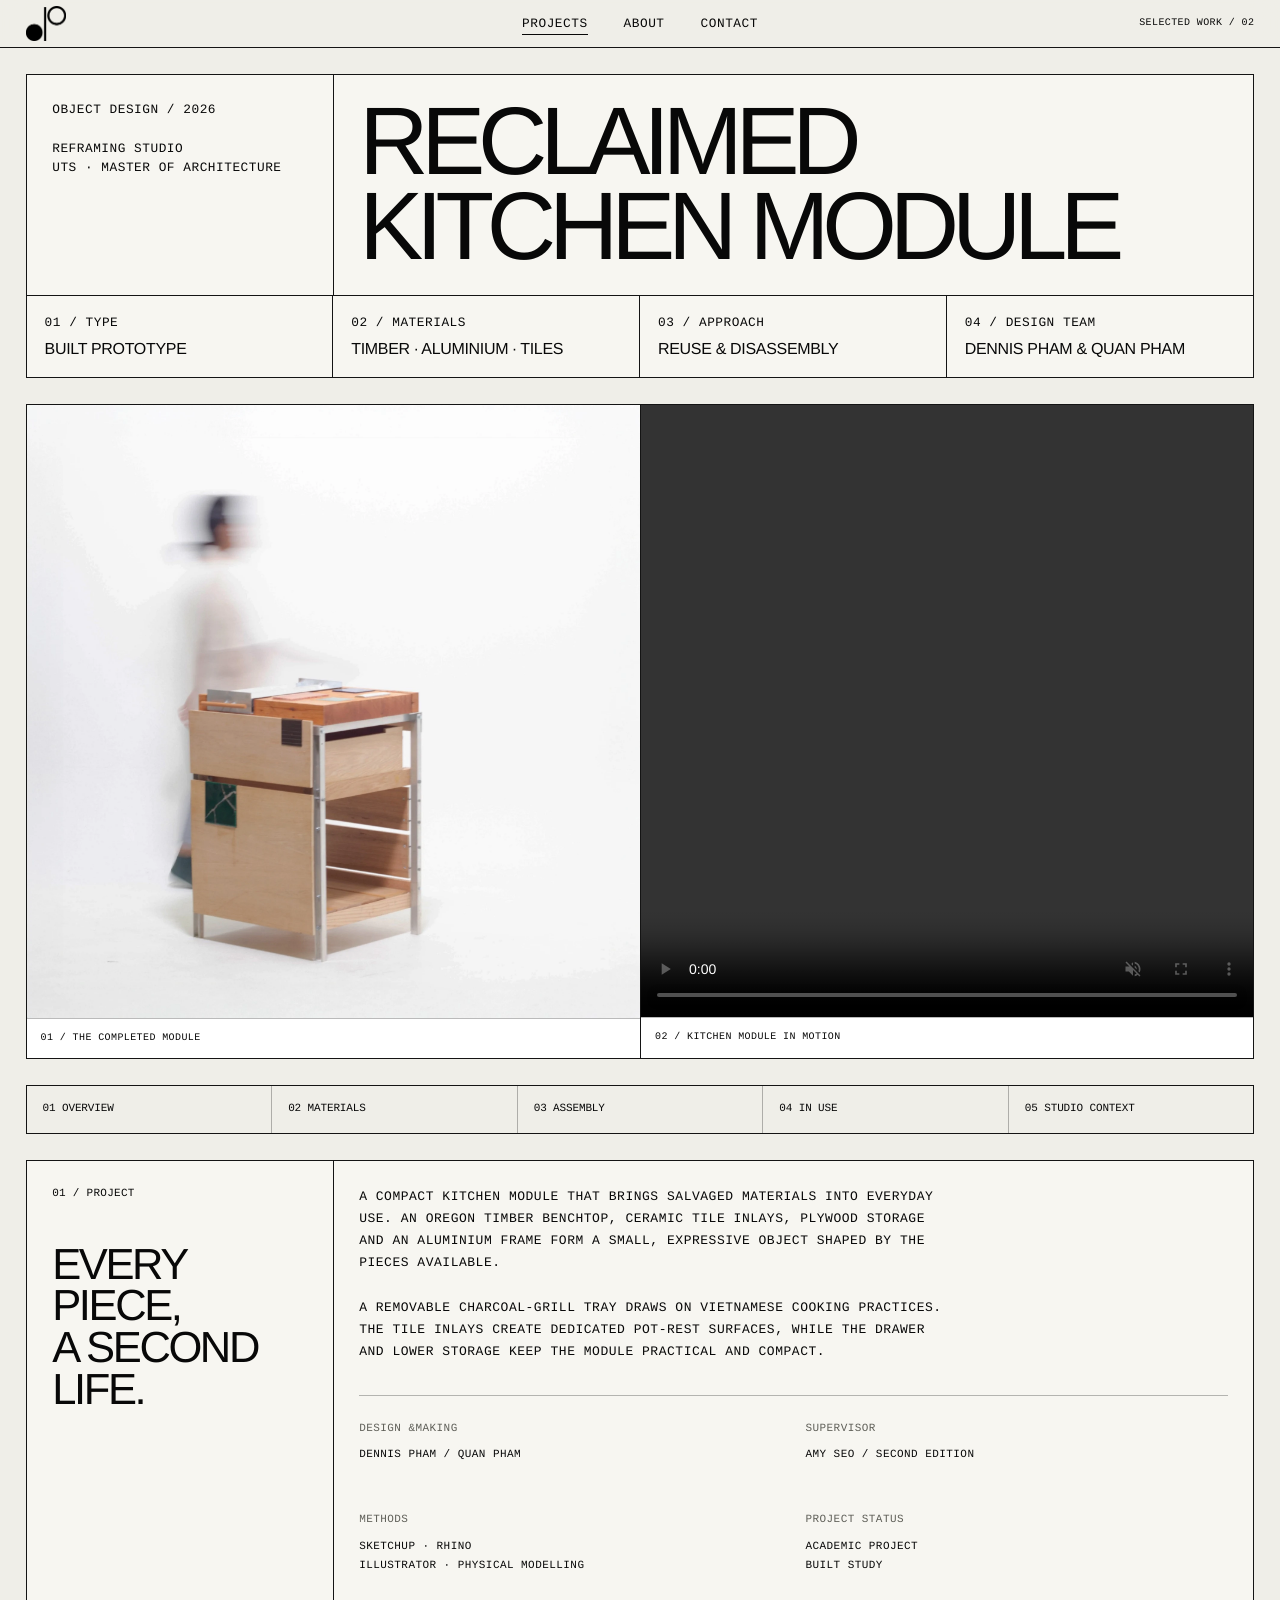
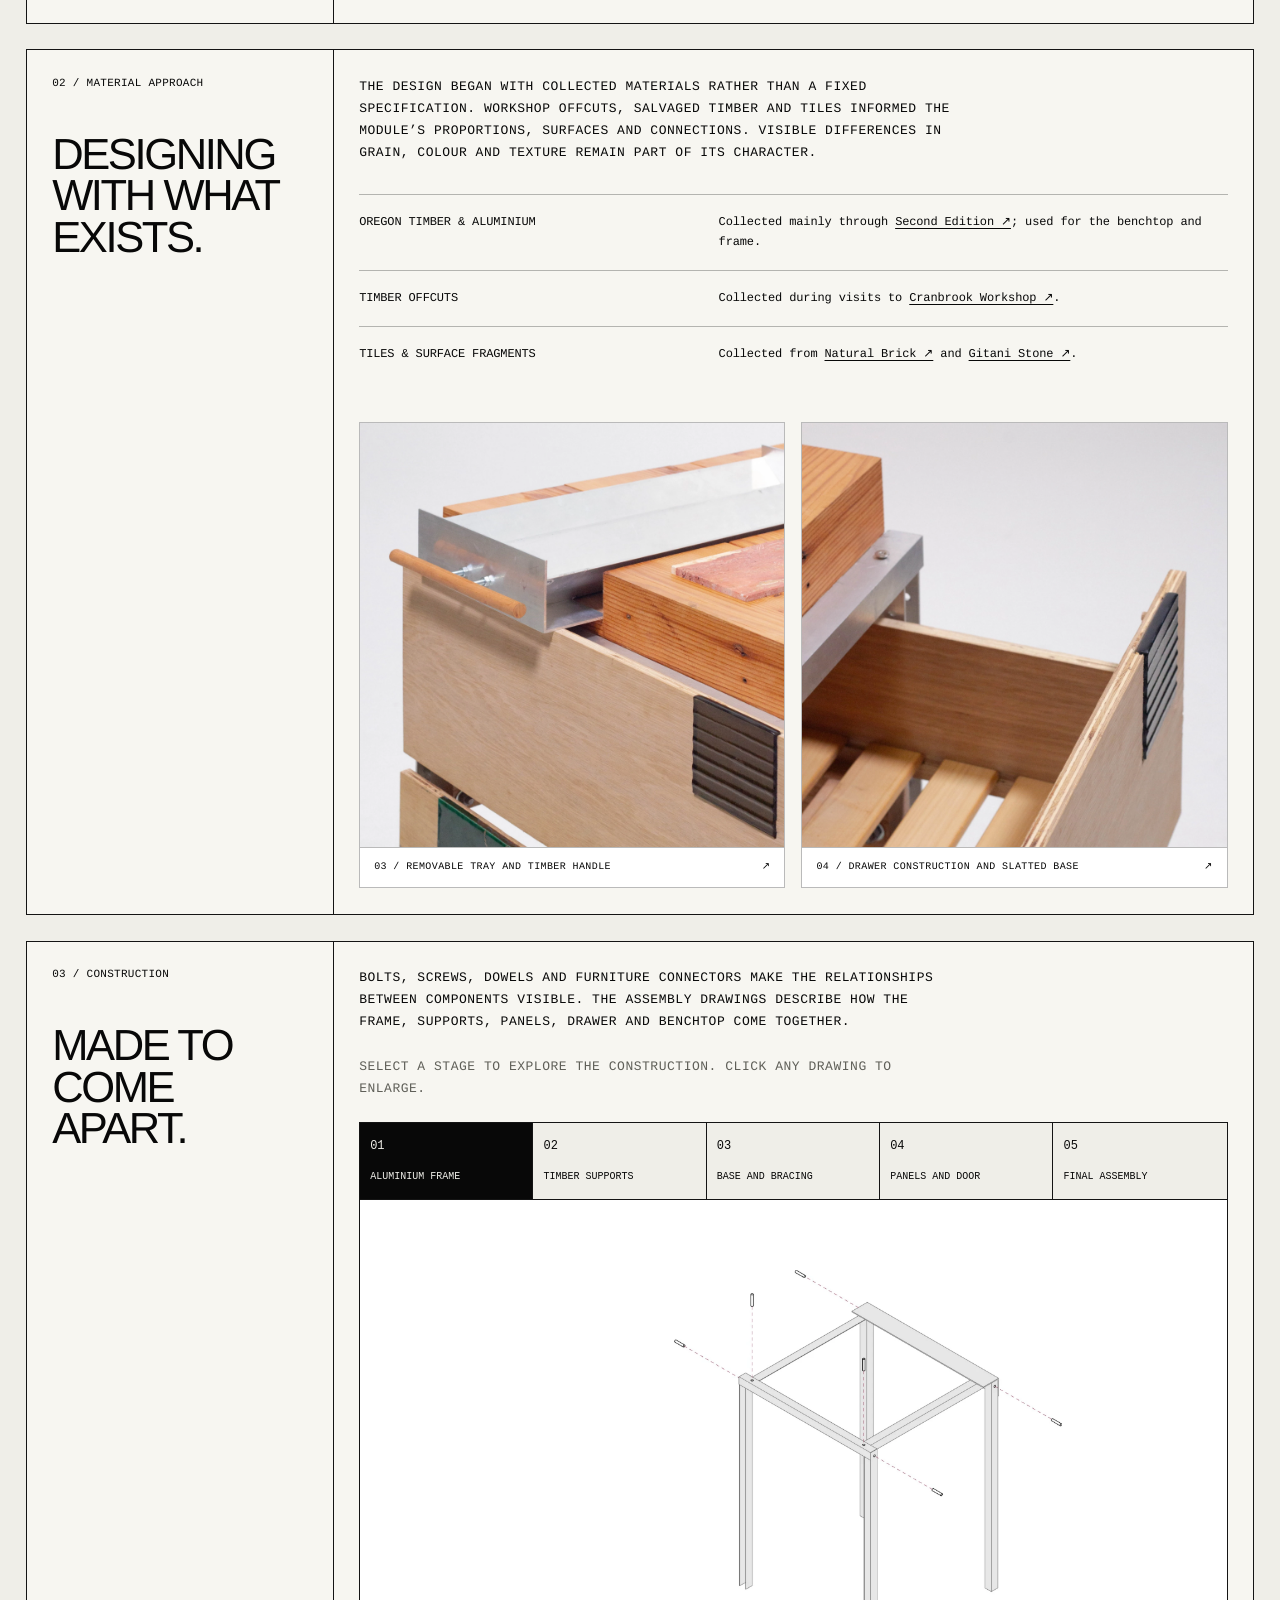
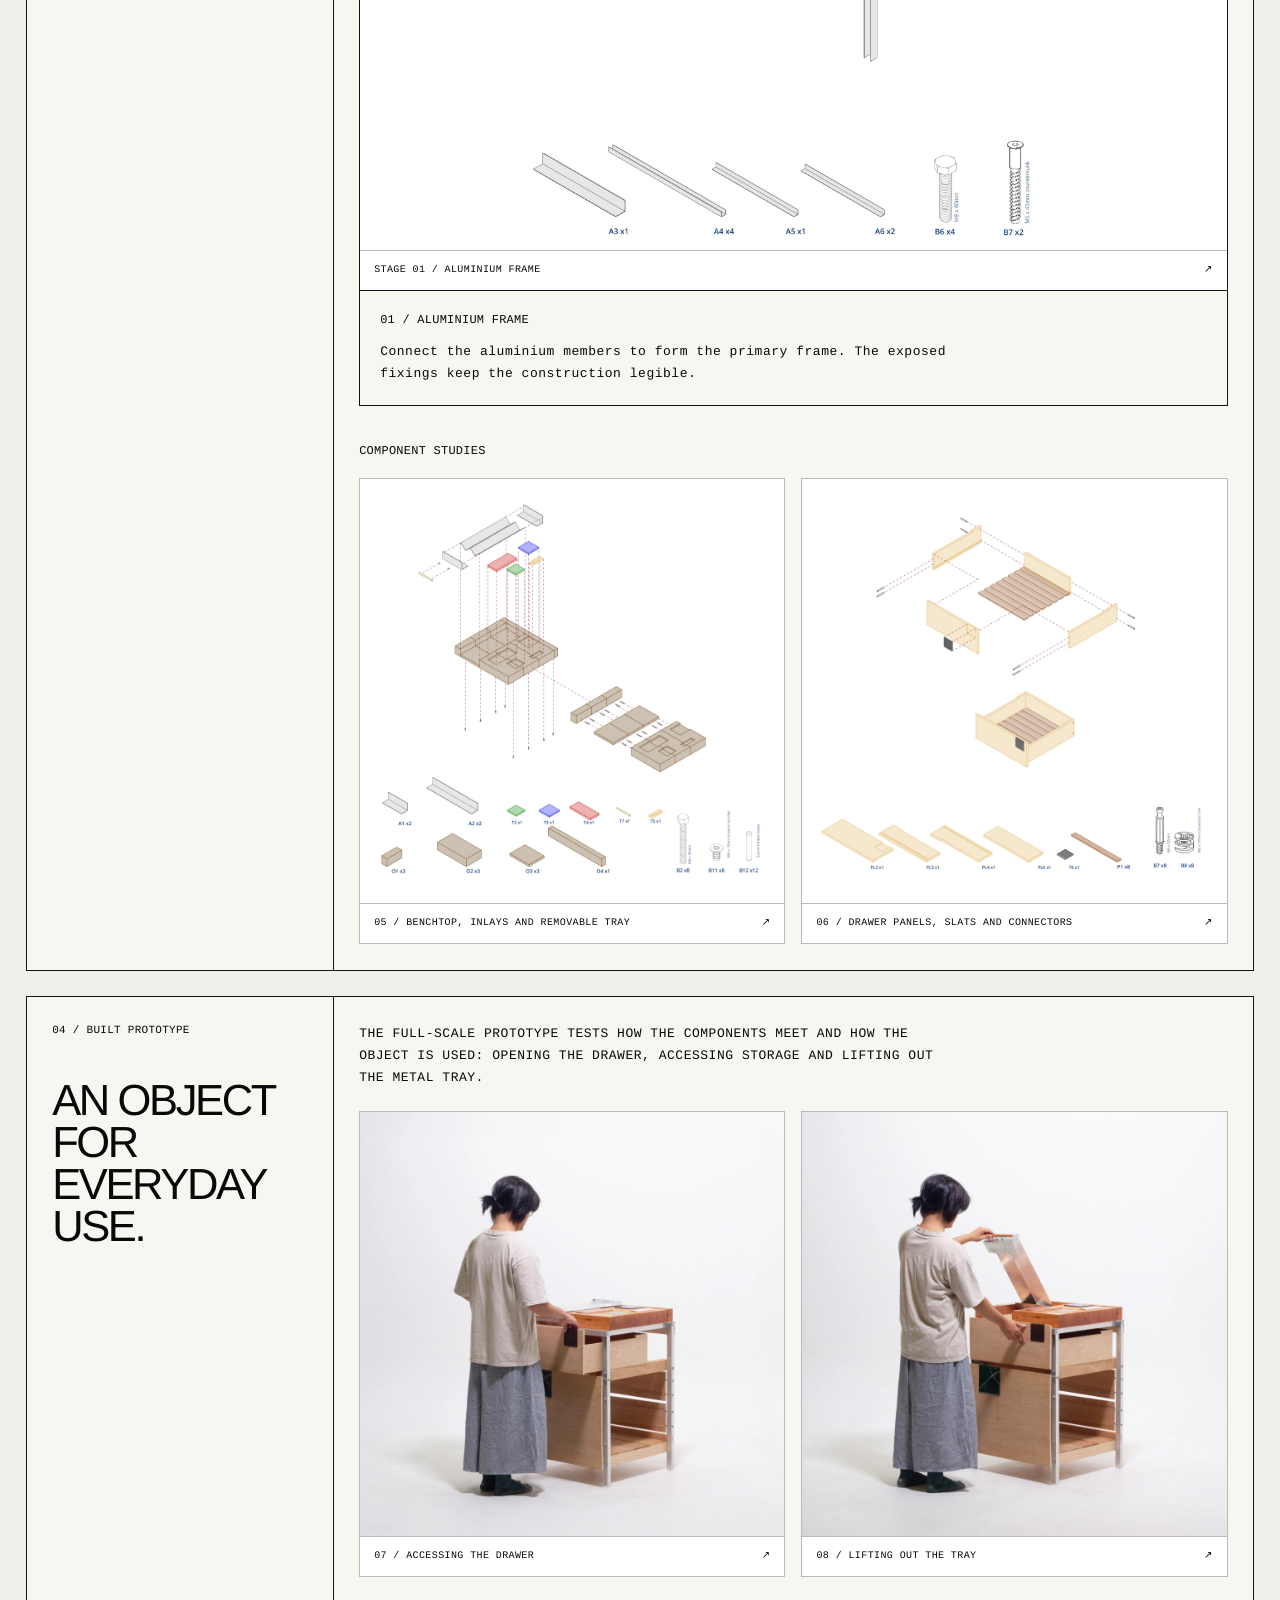
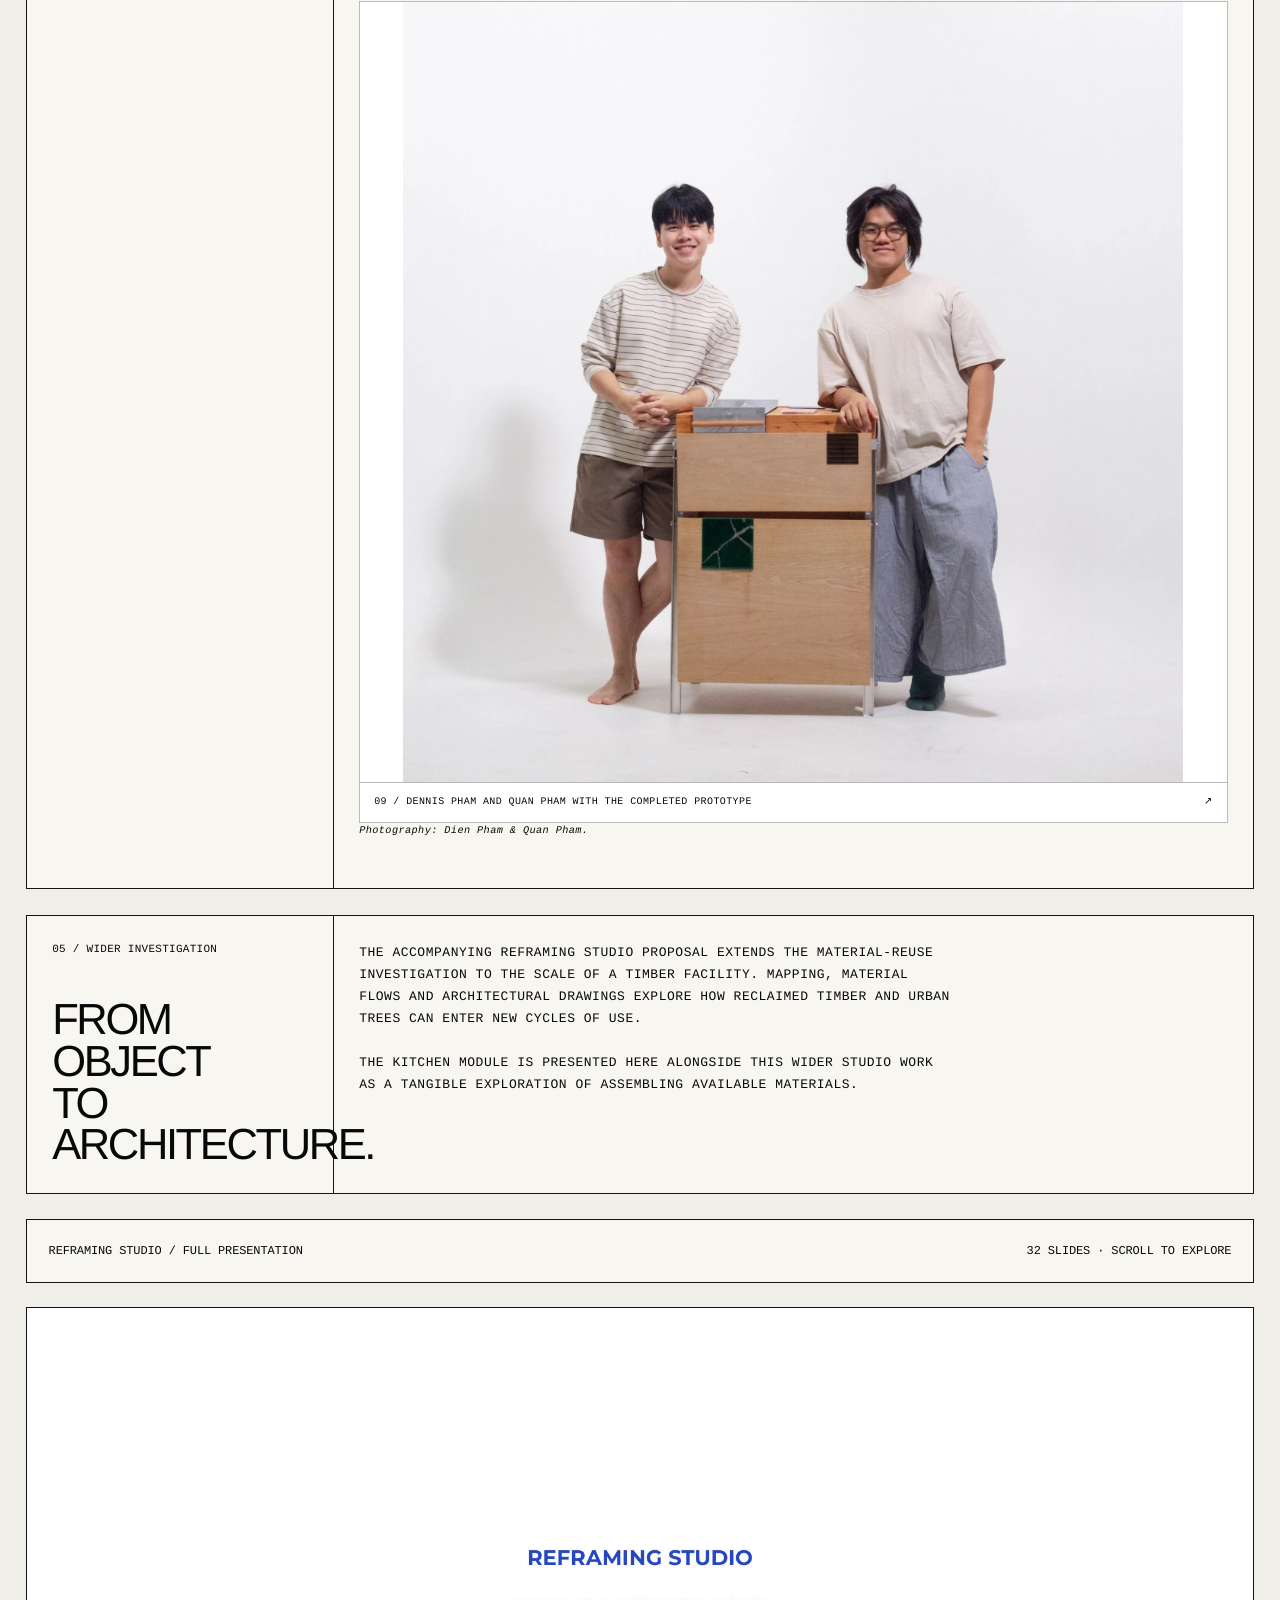
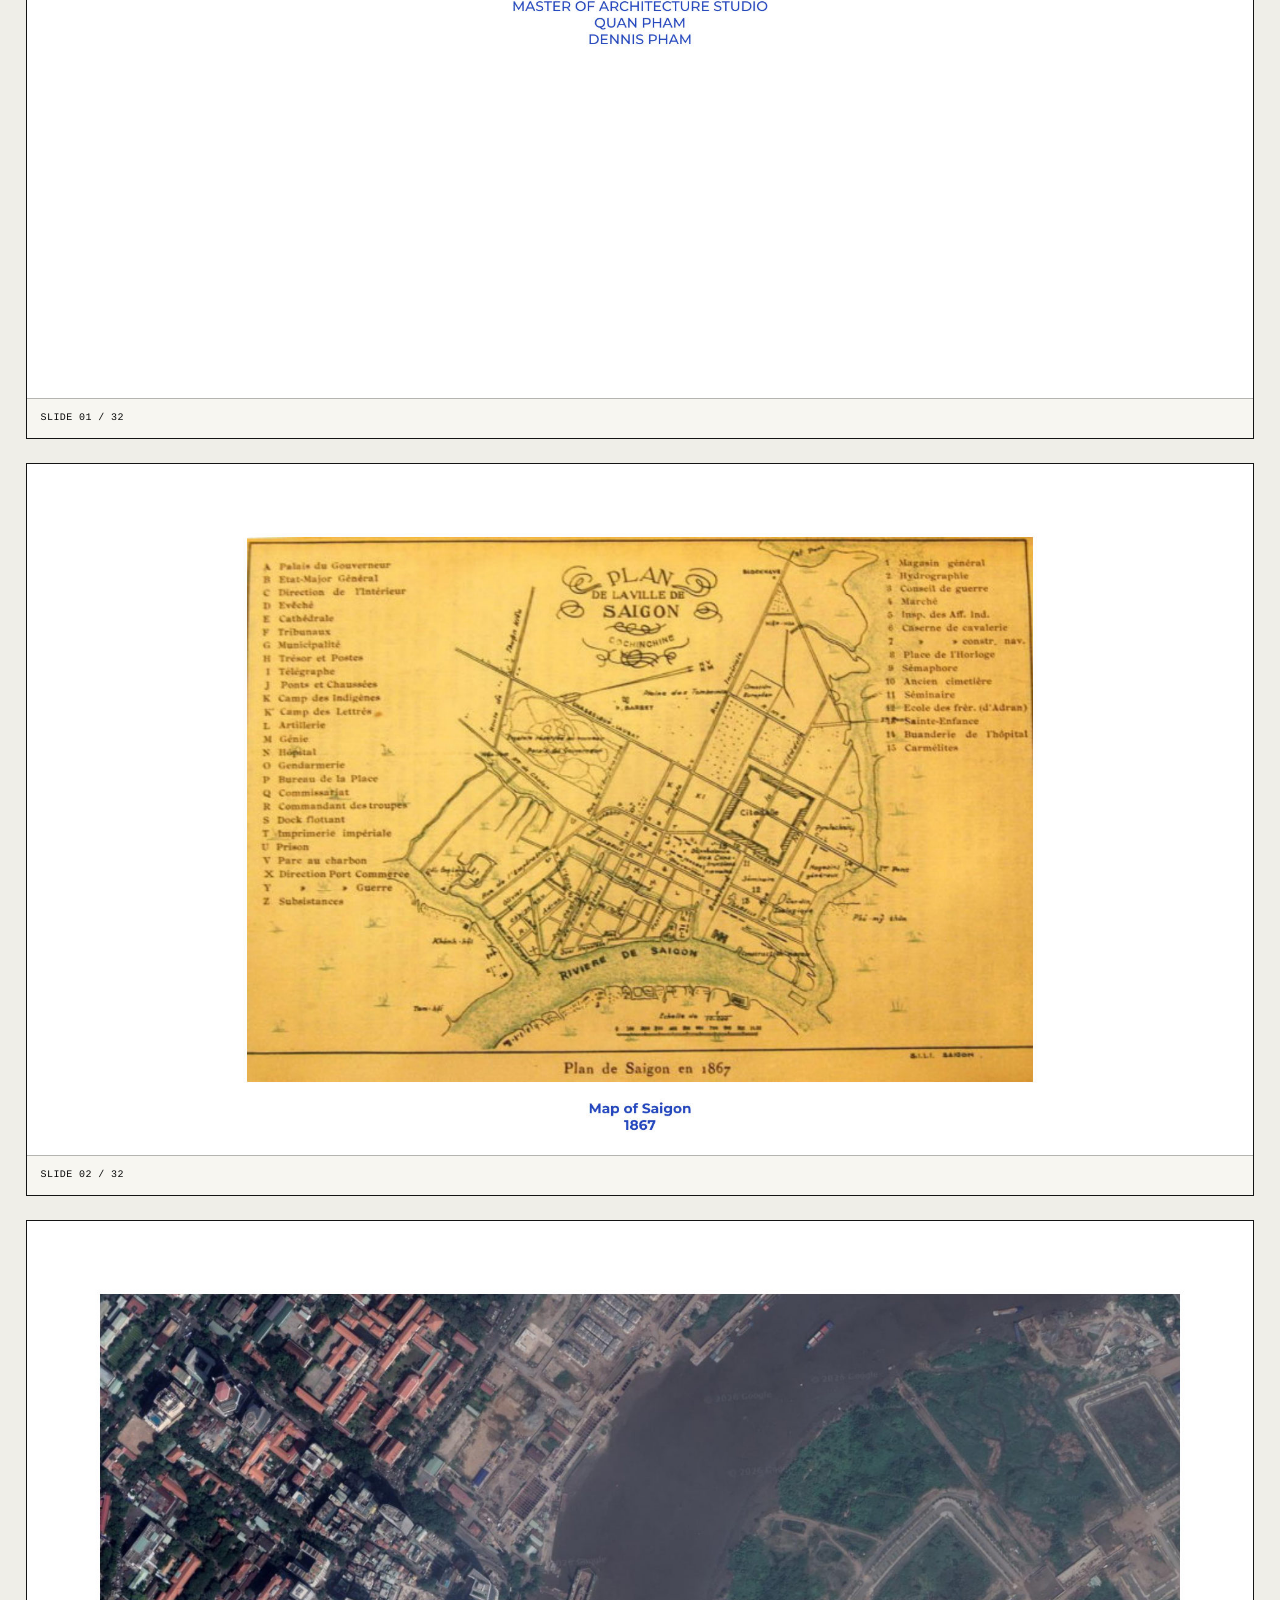
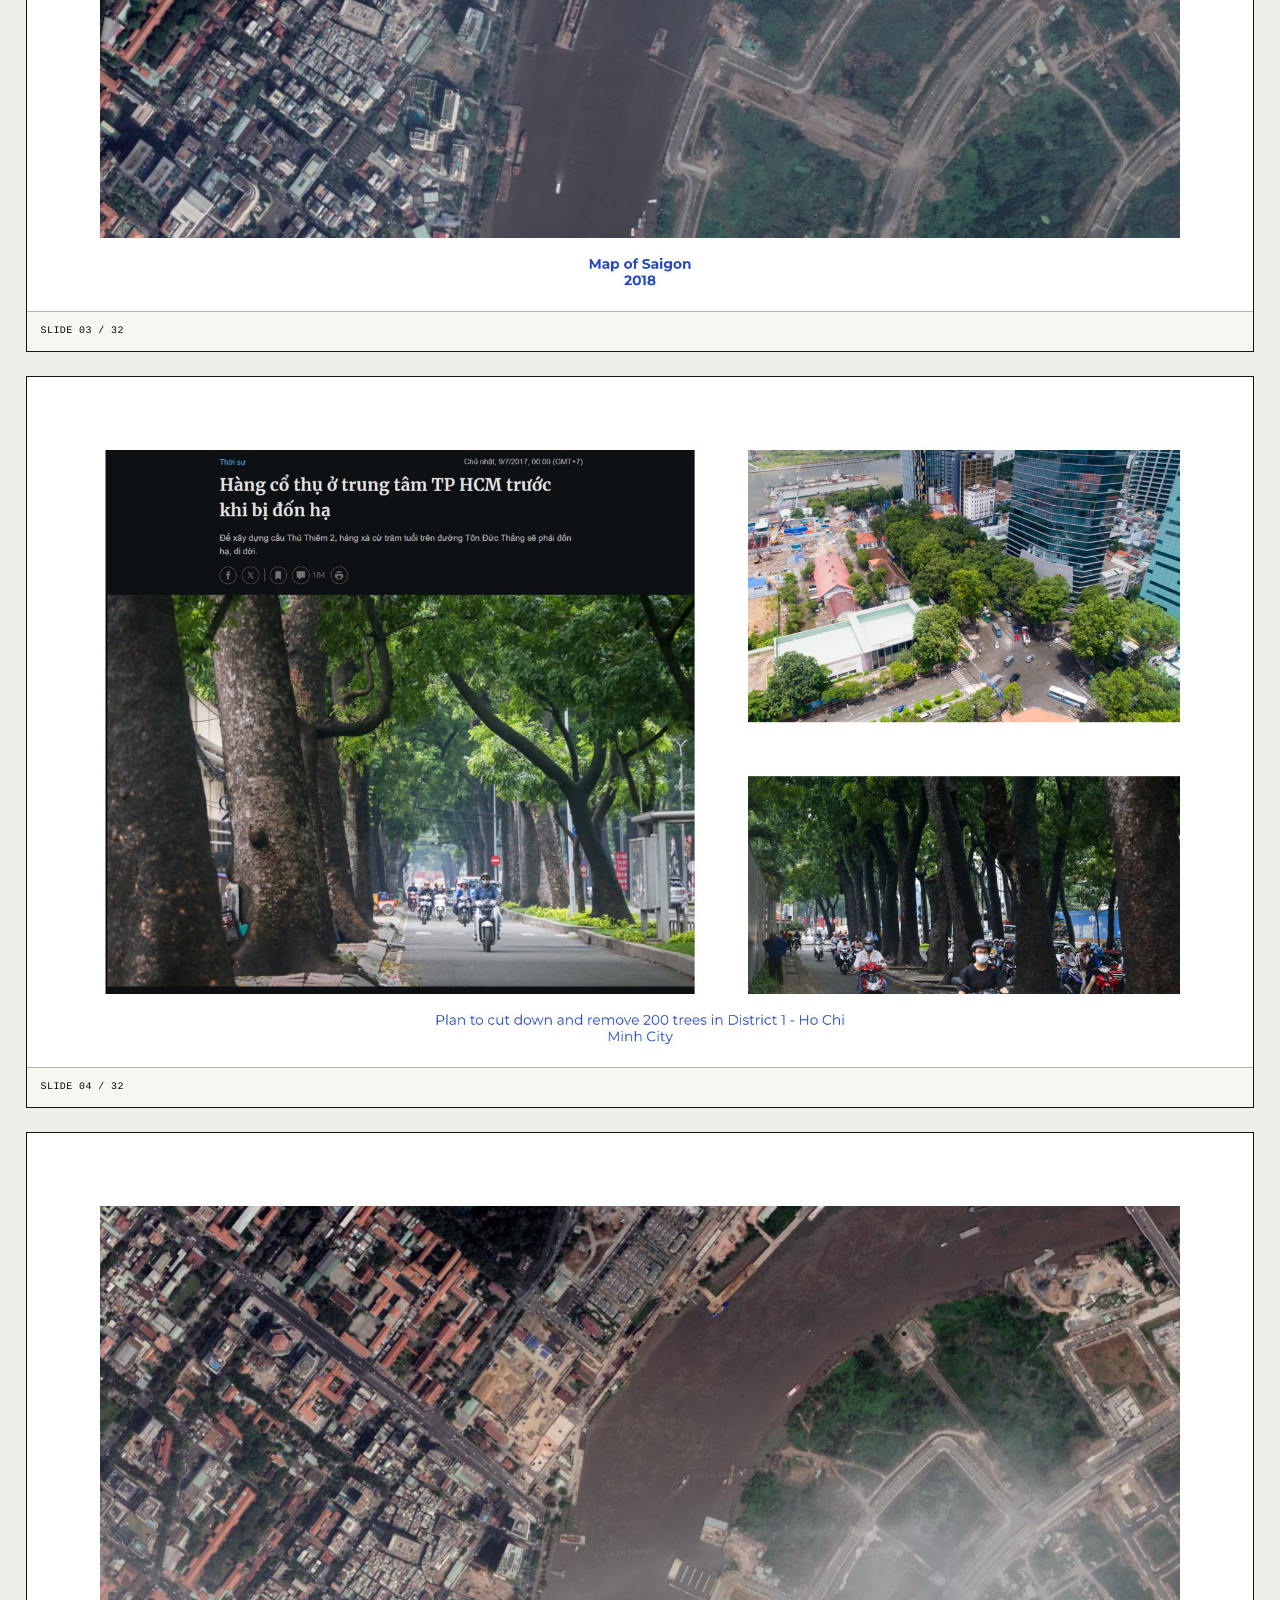
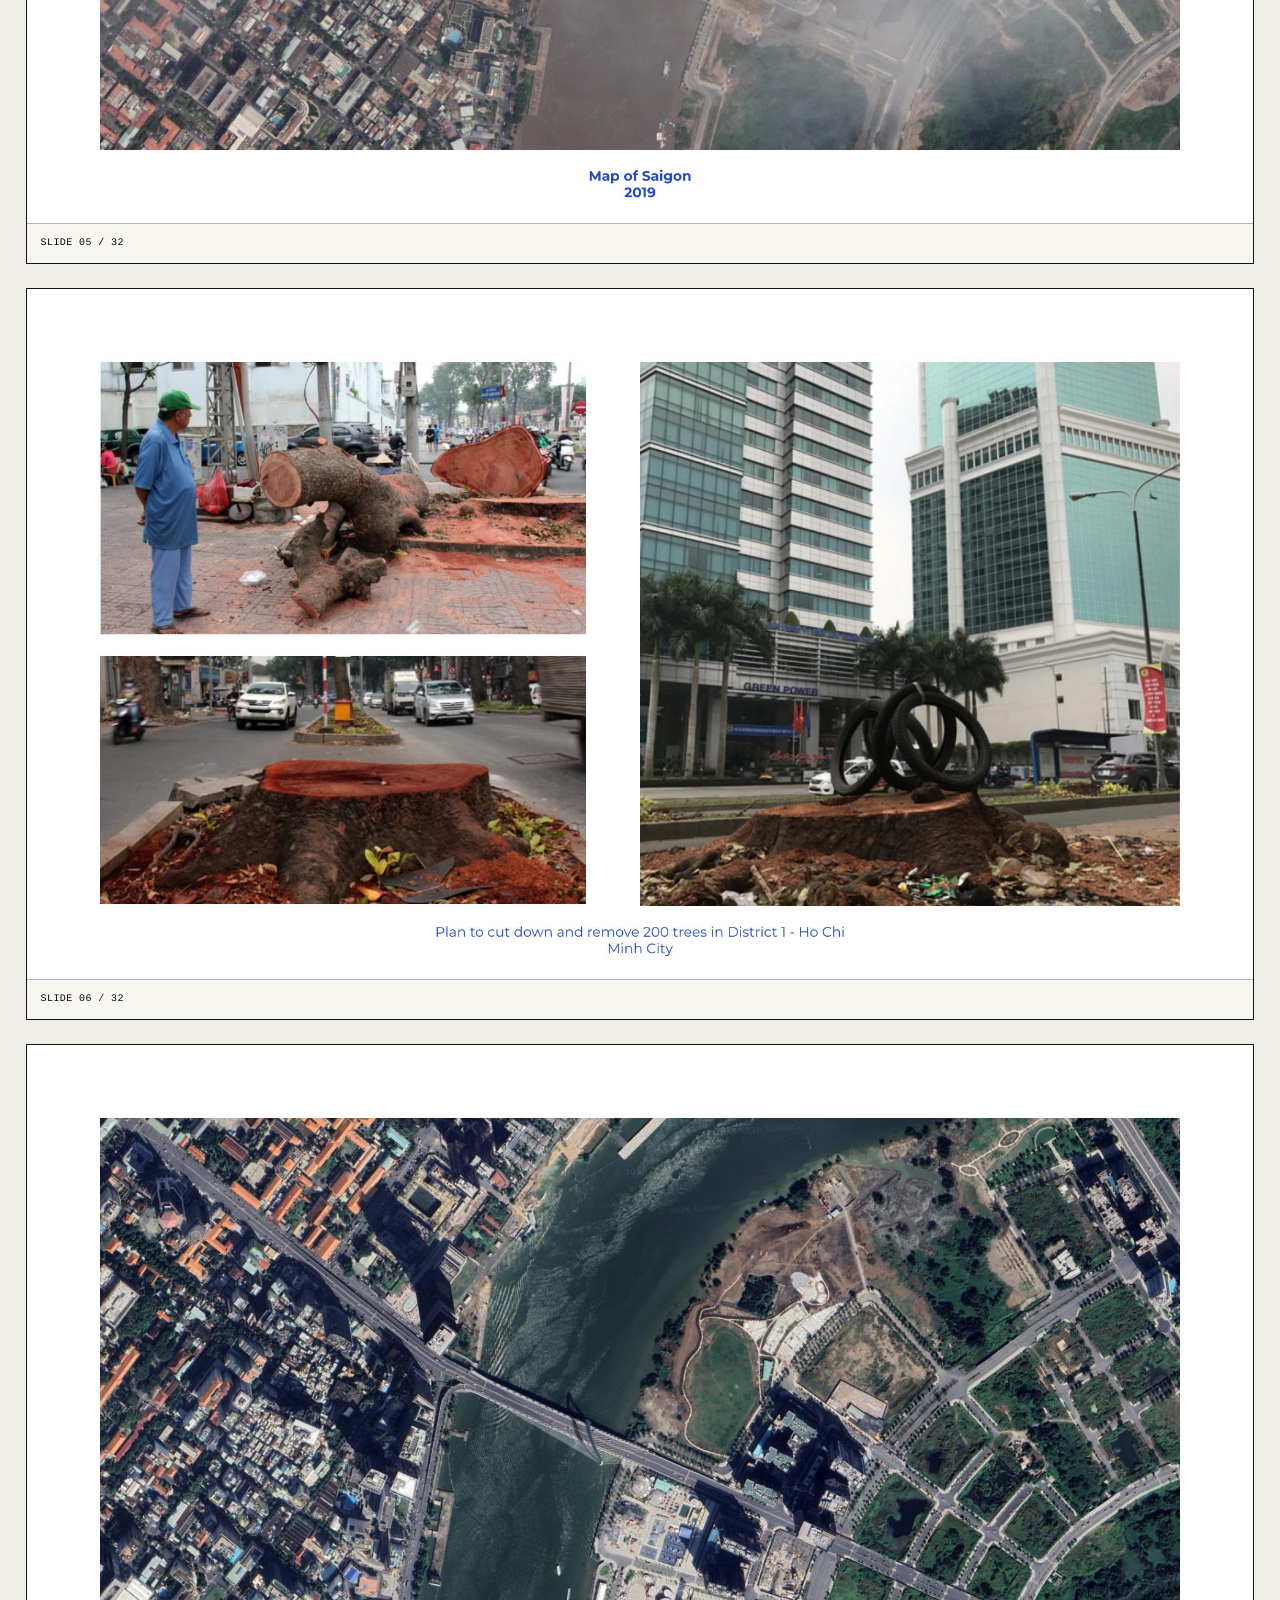
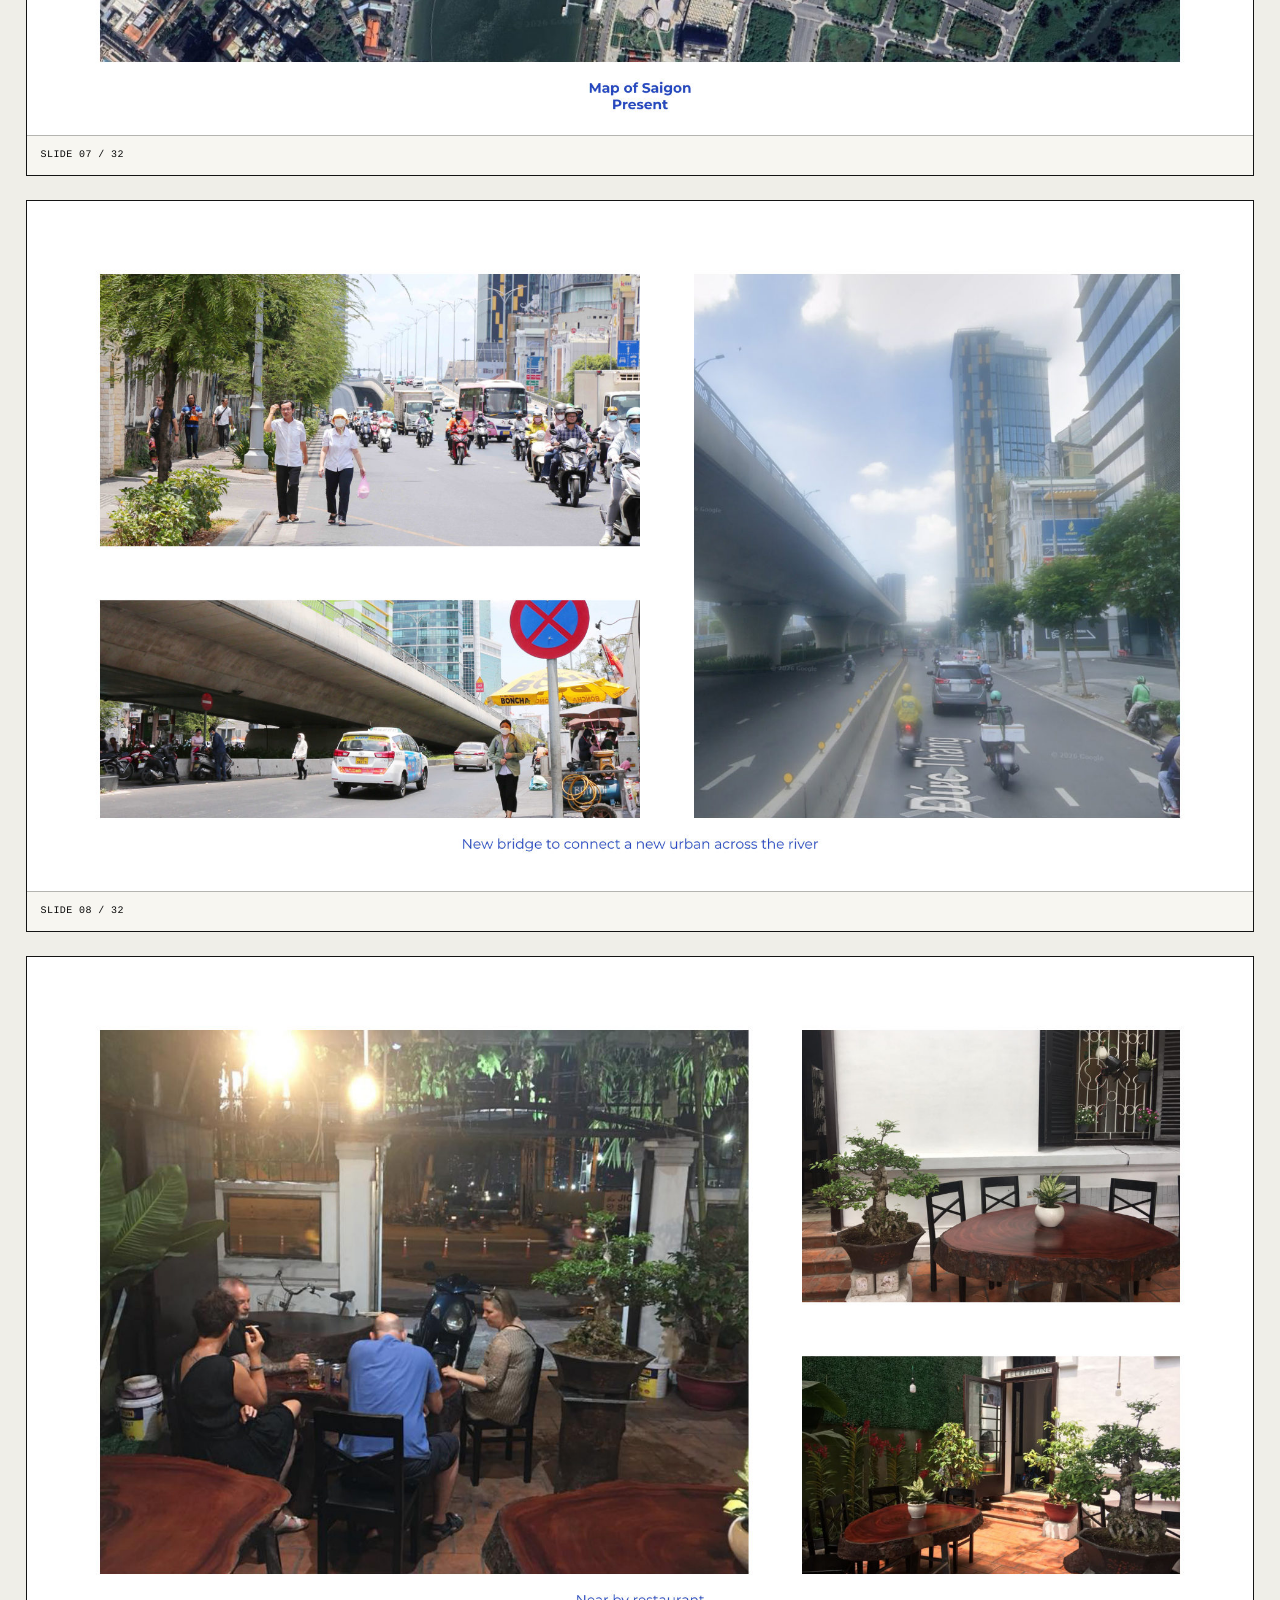
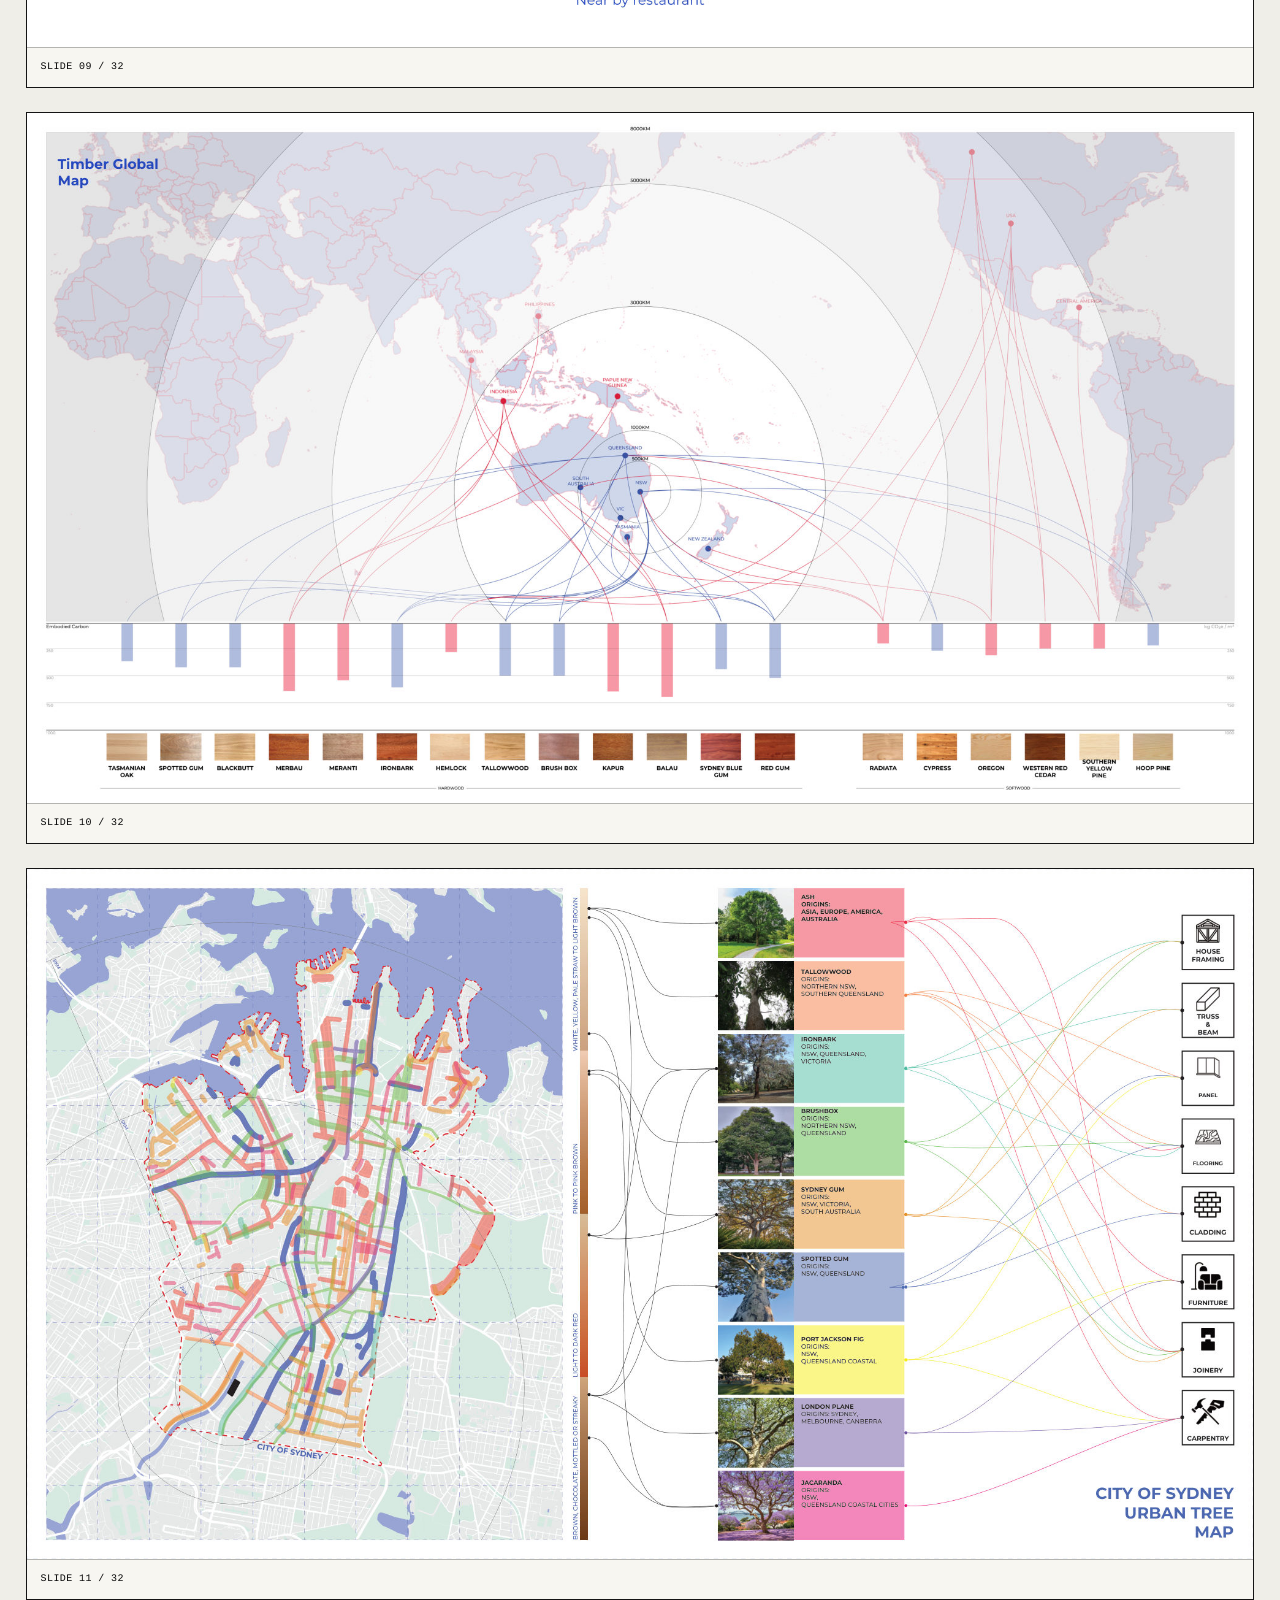
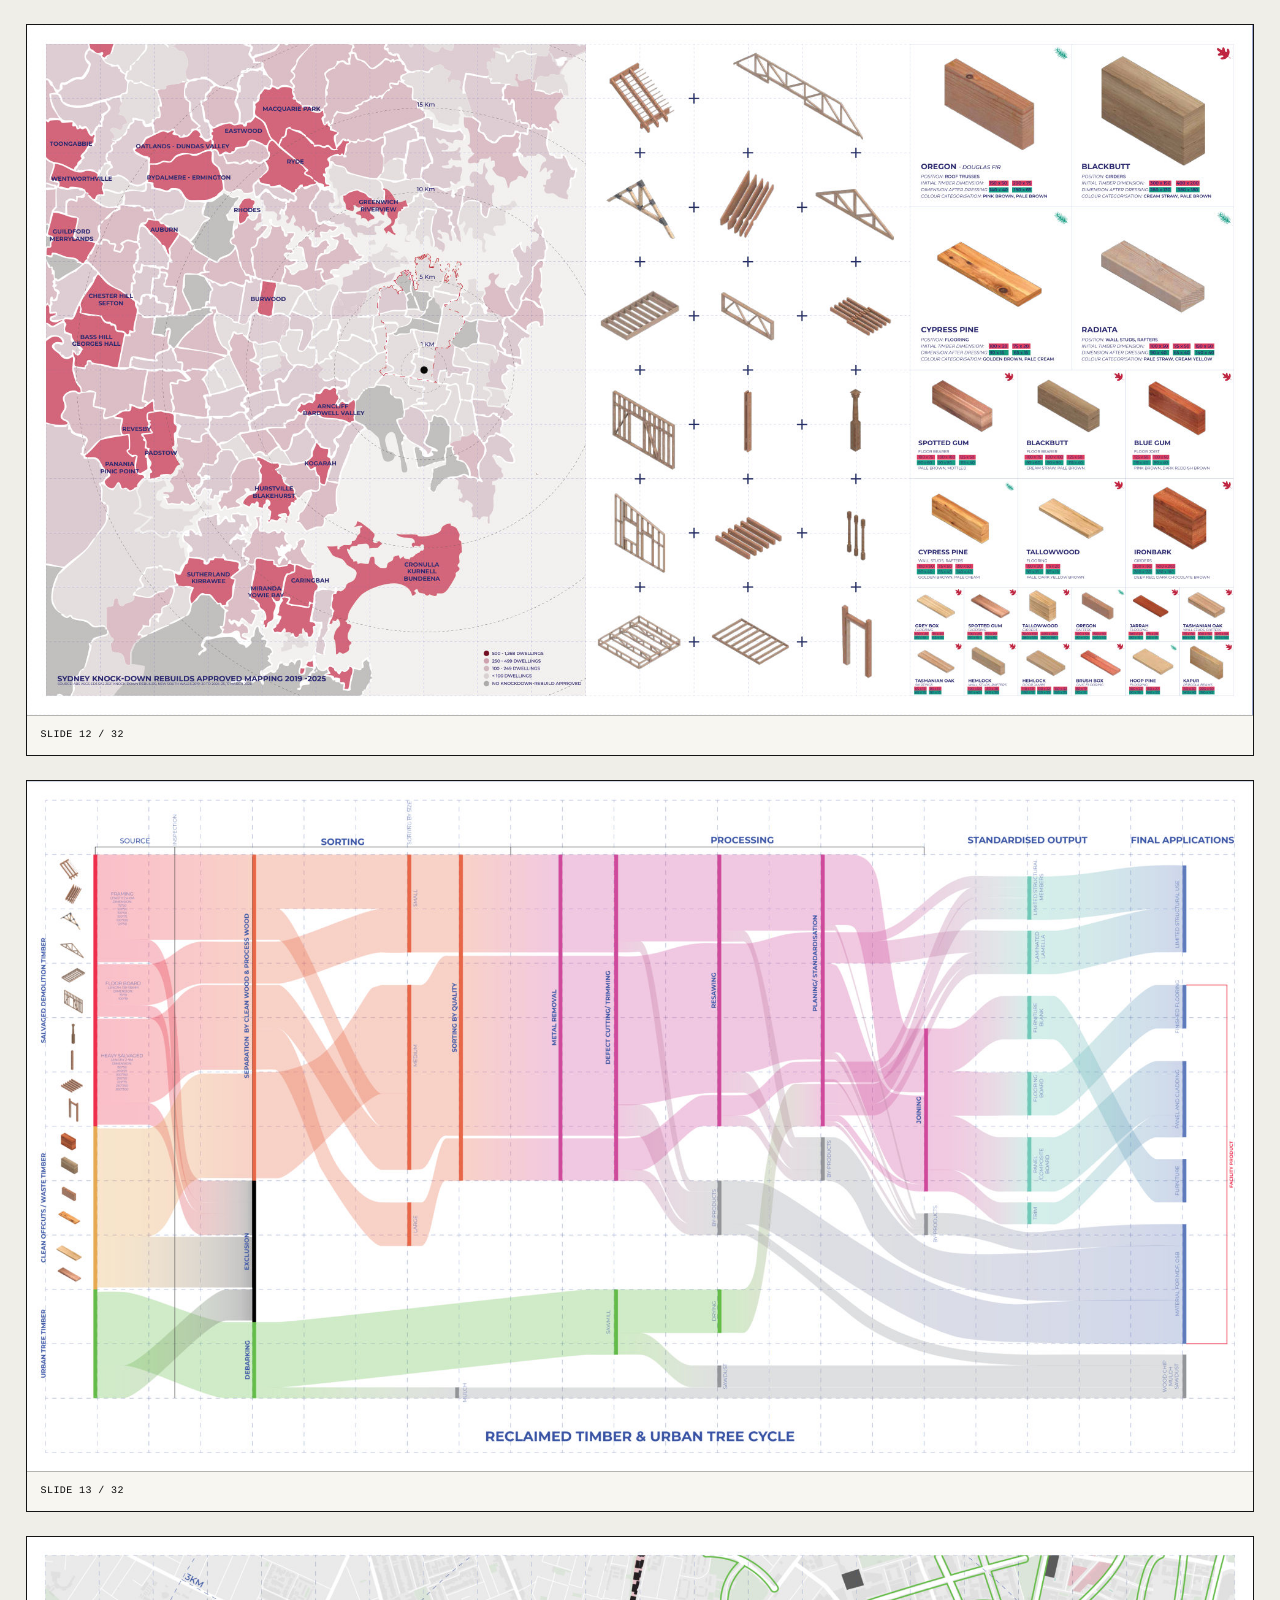
==== commit 02d494c2: "Add files via upload" ====
--- a/index.html
+++ b/index.html
@@ -1,10 +1,447 @@
 <!doctype html>
-<html lang="en"><head><meta charset="utf-8"><meta name="viewport" content="width=device-width,initial-scale=1"><meta name="description" content="Reclaimed Kitchen Module by Dennis Pham and Quan Pham. A built study in material reuse, reversible assembly and everyday cooking."><title>Reclaimed Kitchen Module — Dennis Pham</title><link rel="icon" href="assets/kitchen-module/favicon.png"><link rel="stylesheet" href="assets/kitchen-module/portfolio-base.css"><link rel="stylesheet" href="assets/kitchen-module/project.css"><script src="assets/kitchen-module/project.js" defer></script></head>
-<body class="kitchen-page" id="top"><a class="skip" href="#main">Skip to project</a><header class="site-header"><a class="logo" href="https://dennisphamarch.github.io/architectural-portfolio/" aria-label="Dennis Pham home"><img src="assets/kitchen-module/favicon.png" alt="Dennis Pham"></a><nav class="nav" aria-label="Main navigation"><a class="active" href="https://dennisphamarch.github.io/architectural-portfolio/">Projects</a><a href="https://dennisphamarch.github.io/architectural-portfolio/about.html">About</a><a href="https://dennisphamarch.github.io/architectural-portfolio/contact.html">Contact</a></nav><span class="header-note">Selected work / 02</span></header>
-<main id="main"><section class="project-hero"><p class="eyebrow">Object design / 2026<br><br>Reframing Studio<br>UTS · Master of Architecture</p><h1>Reclaimed<br>Kitchen Module</h1><div class="project-meta"><div class="meta-item"><span>01 / Type</span><strong>Built prototype</strong></div><div class="meta-item"><span>02 / Materials</span><strong>Timber · Aluminium · Tiles</strong></div><div class="meta-item"><span>03 / Approach</span><strong>Reuse &amp; disassembly</strong></div><div class="meta-item"><span>04 / Design team</span><strong>Dennis Pham &amp; Quan Pham</strong></div></div></section>
-<section class="opening" aria-label="Project photographs"><figure><a class="zoom" href="assets/kitchen-module/IMG_1346.webp" data-caption="The completed kitchen module"><img src="assets/kitchen-module/IMG_1346.webp" alt="Reclaimed kitchen module with a blurred figure behind it" fetchpriority="high"></a><figcaption>01 / The completed module</figcaption></figure><figure class="opening-video"><video controls autoplay muted loop playsinline preload="metadata" aria-label="Reclaimed kitchen module project video"><source src="assets/kitchen-module/kitchen-module-video.mp4" type="video/mp4">Your browser does not support embedded video. <a href="assets/kitchen-module/kitchen-module-video.mp4">Download the project video</a>.</video><figcaption>02 / Kitchen module in motion</figcaption></figure></section>
-<nav class="section-nav" aria-label="Project sections"><a href="#overview">01 Overview</a><a href="#materials">02 Materials</a><a href="#assembly">03 Assembly</a><a href="#use">04 In use</a><a href="#context">05 Studio context</a></nav>
-<section class="content-section" id="overview"><h2><small>01 / Project</small>Every piece,<br>a second life.</h2><div><p>A compact kitchen module that brings salvaged materials into everyday use. An Oregon timber benchtop, ceramic tile inlays, plywood storage and an aluminium frame form a small, expressive object shaped by the pieces available.</p><p>A removable charcoal-grill tray draws on Vietnamese cooking practices. The tile inlays create dedicated pot-rest surfaces, while the drawer and lower storage keep the module practical and compact.</p><div class="credit-grid"><p>Design &amp; making<br><strong>Dennis Pham / Quan Pham</strong></p><p>Supervisor<br><strong>Amy Seo / Second Edition</strong></p><p>Methods<br><strong>SketchUp · Rhino<br>Illustrator · Physical modelling</strong></p><p>Project status<br><strong>Academic project<br>Built study</strong></p></div></div></section>
-<section class="content-section" id="materials"><h2><small>02 / Material approach</small>Designing<br>with what exists.</h2><div><p>The design began with collected materials rather than a fixed specification. Workshop offcuts, salvaged timber and tiles informed the module’s proportions, surfaces and connections. Visible differences in grain, colour and texture remain part of its character.</p><dl class="material-list"><div><dt>Oregon timber &amp; aluminium</dt><dd>Collected mainly through <a href="https://www.secondedition.com.au/" target="_blank" rel="noopener">Second Edition ↗</a>; used for the benchtop and frame.</dd></div><div><dt>Timber offcuts</dt><dd>Collected during visits to <a href="https://www.cranbrookworkshop.com.au/" target="_blank" rel="noopener">Cranbrook Workshop ↗</a>.</dd></div><div><dt>Tiles &amp; surface fragments</dt><dd>Collected from <a href="https://naturalbrick.com.au/" target="_blank" rel="noopener">Natural Brick ↗</a> and <a href="https://www.gitanistone.com.au/" target="_blank" rel="noopener">Gitani Stone ↗</a>.</dd></div></dl><div class="media-grid"><figure class=""><a class="zoom" href="assets/kitchen-module/IMG_1338.webp" data-caption="03 / Removable tray and timber handle"><img src="assets/kitchen-module/IMG_1338.webp" alt="03 / Removable tray and timber handle" loading="lazy"></a><figcaption>03 / Removable tray and timber handle<span aria-hidden="true"> ↗</span></figcaption></figure><figure class=""><a class="zoom" href="assets/kitchen-module/IMG_1334.webp" data-caption="04 / Drawer construction and slatted base"><img src="assets/kitchen-module/IMG_1334.webp" alt="04 / Drawer construction and slatted base" loading="lazy"></a><figcaption>04 / Drawer construction and slatted base<span aria-hidden="true"> ↗</span></figcaption></figure></div></div></section><section class="content-section" id="assembly"><h2><small>03 / Construction</small>Made to<br>come apart.</h2><div><p>Bolts, screws, dowels and furniture connectors make the relationships between components visible. The assembly drawings describe how the frame, supports, panels, drawer and benchtop come together.</p><p class="instruction">Select a stage to explore the construction. Click any drawing to enlarge.</p><div class="assembly-viewer"><div class="step-buttons" role="group" aria-label="Assembly stages"><button type="button" data-step="0" aria-pressed="true" aria-controls="step-panel">01<span>Aluminium frame</span></button><button type="button" data-step="1" aria-pressed="false" aria-controls="step-panel">02<span>Timber supports</span></button><button type="button" data-step="2" aria-pressed="false" aria-controls="step-panel">03<span>Base and bracing</span></button><button type="button" data-step="3" aria-pressed="false" aria-controls="step-panel">04<span>Panels and door</span></button><button type="button" data-step="4" aria-pressed="false" aria-controls="step-panel">05<span>Final assembly</span></button></div><div id="step-panel" class="step-panel"><figure class=""><a class="zoom" href="assets/kitchen-module/Kitchen-Assembly-1.webp" data-caption="Stage 01 / Aluminium frame"><img src="assets/kitchen-module/Kitchen-Assembly-1.webp" alt="Stage 01 / Aluminium frame" loading="lazy"></a><figcaption>Stage 01 / Aluminium frame<span aria-hidden="true"> ↗</span></figcaption></figure><div class="step-copy" aria-live="polite"><h3 id="step-title">01 / Aluminium frame</h3><p id="step-description">Connect the aluminium members to form the primary frame. The exposed fixings keep the construction legible.</p></div></div></div><noscript><p>All remaining assembly stages:</p><div class="media-grid"><figure class=""><a class="zoom" href="assets/kitchen-module/Kitchen-Assembly-2.webp" data-caption="Stage 02 / Timber supports"><img src="assets/kitchen-module/Kitchen-Assembly-2.webp" alt="Stage 02 / Timber supports" loading="lazy"></a><figcaption>Stage 02 / Timber supports<span aria-hidden="true"> ↗</span></figcaption></figure><figure class=""><a class="zoom" href="assets/kitchen-module/Kitchen-Assembly-3.webp" data-caption="Stage 03 / Base and bracing"><img src="assets/kitchen-module/Kitchen-Assembly-3.webp" alt="Stage 03 / Base and bracing" loading="lazy"></a><figcaption>Stage 03 / Base and bracing<span aria-hidden="true"> ↗</span></figcaption></figure><figure class=""><a class="zoom" href="assets/kitchen-module/Kitchen-Assembly-4.webp" data-caption="Stage 04 / Panels and door"><img src="assets/kitchen-module/Kitchen-Assembly-4.webp" alt="Stage 04 / Panels and door" loading="lazy"></a><figcaption>Stage 04 / Panels and door<span aria-hidden="true"> ↗</span></figcaption></figure><figure class=""><a class="zoom" href="assets/kitchen-module/Kitchen-Assembly-5.webp" data-caption="Stage 05 / Final assembly"><img src="assets/kitchen-module/Kitchen-Assembly-5.webp" alt="Stage 05 / Final assembly" loading="lazy"></a><figcaption>Stage 05 / Final assembly<span aria-hidden="true"> ↗</span></figcaption></figure></div></noscript><h3 class="subheading">Component studies</h3><div class="media-grid drawings"><figure class=""><a class="zoom" href="assets/kitchen-module/benchtop-assembly.webp" data-caption="05 / Benchtop, inlays and removable tray"><img src="assets/kitchen-module/benchtop-assembly.webp" alt="05 / Benchtop, inlays and removable tray" loading="lazy"></a><figcaption>05 / Benchtop, inlays and removable tray<span aria-hidden="true"> ↗</span></figcaption></figure><figure class=""><a class="zoom" href="assets/kitchen-module/drawers-assembly.webp" data-caption="06 / Drawer panels, slats and connectors"><img src="assets/kitchen-module/drawers-assembly.webp" alt="06 / Drawer panels, slats and connectors" loading="lazy"></a><figcaption>06 / Drawer panels, slats and connectors<span aria-hidden="true"> ↗</span></figcaption></figure></div></div></section><section class="content-section" id="use"><h2><small>04 / Built prototype</small>An object<br>for everyday use.</h2><div><p>The full-scale prototype tests how the components meet and how the object is used: opening the drawer, accessing storage and lifting out the metal tray.</p><div class="media-grid"><figure class=""><a class="zoom" href="assets/kitchen-module/IMG_1351.webp" data-caption="07 / Accessing the drawer"><img src="assets/kitchen-module/IMG_1351.webp" alt="07 / Accessing the drawer" loading="lazy"></a><figcaption>07 / Accessing the drawer<span aria-hidden="true"> ↗</span></figcaption></figure><figure class=""><a class="zoom" href="assets/kitchen-module/IMG_1357.webp" data-caption="08 / Lifting out the tray"><img src="assets/kitchen-module/IMG_1357.webp" alt="08 / Lifting out the tray" loading="lazy"></a><figcaption>08 / Lifting out the tray<span aria-hidden="true"> ↗</span></figcaption></figure></div><figure class="team-photo"><a class="zoom" href="assets/kitchen-module/IMG_1364.webp" data-caption="09 / Dennis Pham and Quan Pham with the completed prototype"><img src="assets/kitchen-module/IMG_1364.webp" alt="09 / Dennis Pham and Quan Pham with the completed prototype" loading="lazy"></a><figcaption>09 / Dennis Pham and Quan Pham with the completed prototype<span aria-hidden="true"> ↗</span></figcaption></figure><p class="citation-text">Photography: Dien Pham &amp; Quan Pham.</p></div></section><section class="content-section" id="context"><h2><small>05 / Wider investigation</small>From object<br>to architecture.</h2><div><p>The accompanying Reframing Studio proposal extends the material-reuse investigation to the scale of a timber facility. Mapping, material flows and architectural drawings explore how reclaimed timber and urban trees can enter new cycles of use.</p><p>The kitchen module is presented here alongside this wider studio work as a tangible exploration of assembling available materials.</p></div></section><section class="presentation-slides" aria-labelledby="slides-heading"><div class="slides-heading"><h2 id="slides-heading">Reframing Studio / Full presentation</h2><p>32 slides · Scroll to explore</p></div><figure id="slide-01"><img src="assets/kitchen-module/slides/slide-01.jpg" alt="Reframing Studio presentation, slide 1 of 32" width="2000" height="1125" loading="lazy" decoding="async"><figcaption>Slide 01 / 32</figcaption></figure><figure id="slide-02"><img src="assets/kitchen-module/slides/slide-02.jpg" alt="Reframing Studio presentation, slide 2 of 32" width="2000" height="1125" loading="lazy" decoding="async"><figcaption>Slide 02 / 32</figcaption></figure><figure id="slide-03"><img src="assets/kitchen-module/slides/slide-03.jpg" alt="Reframing Studio presentation, slide 3 of 32" width="2000" height="1125" loading="lazy" decoding="async"><figcaption>Slide 03 / 32</figcaption></figure><figure id="slide-04"><img src="assets/kitchen-module/slides/slide-04.jpg" alt="Reframing Studio presentation, slide 4 of 32" width="2000" height="1125" loading="lazy" decoding="async"><figcaption>Slide 04 / 32</figcaption></figure><figure id="slide-05"><img src="assets/kitchen-module/slides/slide-05.jpg" alt="Reframing Studio presentation, slide 5 of 32" width="2000" height="1125" loading="lazy" decoding="async"><figcaption>Slide 05 / 32</figcaption></figure><figure id="slide-06"><img src="assets/kitchen-module/slides/slide-06.jpg" alt="Reframing Studio presentation, slide 6 of 32" width="2000" height="1125" loading="lazy" decoding="async"><figcaption>Slide 06 / 32</figcaption></figure><figure id="slide-07"><img src="assets/kitchen-module/slides/slide-07.jpg" alt="Reframing Studio presentation, slide 7 of 32" width="2000" height="1125" loading="lazy" decoding="async"><figcaption>Slide 07 / 32</figcaption></figure><figure id="slide-08"><img src="assets/kitchen-module/slides/slide-08.jpg" alt="Reframing Studio presentation, slide 8 of 32" width="2000" height="1125" loading="lazy" decoding="async"><figcaption>Slide 08 / 32</figcaption></figure><figure id="slide-09"><img src="assets/kitchen-module/slides/slide-09.jpg" alt="Reframing Studio presentation, slide 9 of 32" width="2000" height="1125" loading="lazy" decoding="async"><figcaption>Slide 09 / 32</figcaption></figure><figure id="slide-10"><img src="assets/kitchen-module/slides/slide-10.jpg" alt="Reframing Studio presentation, slide 10 of 32" width="2000" height="1125" loading="lazy" decoding="async"><figcaption>Slide 10 / 32</figcaption></figure><figure id="slide-11"><img src="assets/kitchen-module/slides/slide-11.jpg" alt="Reframing Studio presentation, slide 11 of 32" width="2000" height="1125" loading="lazy" decoding="async"><figcaption>Slide 11 / 32</figcaption></figure><figure id="slide-12"><img src="assets/kitchen-module/slides/slide-12.jpg" alt="Reframing Studio presentation, slide 12 of 32" width="2000" height="1125" loading="lazy" decoding="async"><figcaption>Slide 12 / 32</figcaption></figure><figure id="slide-13"><img src="assets/kitchen-module/slides/slide-13.jpg" alt="Reframing Studio presentation, slide 13 of 32" width="2000" height="1125" loading="lazy" decoding="async"><figcaption>Slide 13 / 32</figcaption></figure><figure id="slide-14"><img src="assets/kitchen-module/slides/slide-14.jpg" alt="Reframing Studio presentation, slide 14 of 32" width="2000" height="1125" loading="lazy" decoding="async"><figcaption>Slide 14 / 32</figcaption></figure><figure id="slide-15"><img src="assets/kitchen-module/slides/slide-15.jpg" alt="Reframing Studio presentation, slide 15 of 32" width="2000" height="1125" loading="lazy" decoding="async"><figcaption>Slide 15 / 32</figcaption></figure><figure id="slide-16"><img src="assets/kitchen-module/slides/slide-16.jpg" alt="Reframing Studio presentation, slide 16 of 32" width="2000" height="1125" loading="lazy" decoding="async"><figcaption>Slide 16 / 32</figcaption></figure><figure id="slide-17"><img src="assets/kitchen-module/slides/slide-17.jpg" alt="Reframing Studio presentation, slide 17 of 32" width="2000" height="1125" loading="lazy" decoding="async"><figcaption>Slide 17 / 32</figcaption></figure><figure id="slide-18"><img src="assets/kitchen-module/slides/slide-18.jpg" alt="Reframing Studio presentation, slide 18 of 32" width="2000" height="1125" loading="lazy" decoding="async"><figcaption>Slide 18 / 32</figcaption></figure><figure id="slide-19"><img src="assets/kitchen-module/slides/slide-19.jpg" alt="Reframing Studio presentation, slide 19 of 32" width="2000" height="1125" loading="lazy" decoding="async"><figcaption>Slide 19 / 32</figcaption></figure><figure id="slide-20"><img src="assets/kitchen-module/slides/slide-20.jpg" alt="Reframing Studio presentation, slide 20 of 32" width="2000" height="1125" loading="lazy" decoding="async"><figcaption>Slide 20 / 32</figcaption></figure><figure id="slide-21"><img src="assets/kitchen-module/slides/slide-21.jpg" alt="Reframing Studio presentation, slide 21 of 32" width="2000" height="1125" loading="lazy" decoding="async"><figcaption>Slide 21 / 32</figcaption></figure><figure id="slide-22"><img src="assets/kitchen-module/slides/slide-22.jpg" alt="Reframing Studio presentation, slide 22 of 32" width="2000" height="1125" loading="lazy" decoding="async"><figcaption>Slide 22 / 32</figcaption></figure><figure id="slide-23"><img src="assets/kitchen-module/slides/slide-23.jpg" alt="Reframing Studio presentation, slide 23 of 32" width="2000" height="1125" loading="lazy" decoding="async"><figcaption>Slide 23 / 32</figcaption></figure><figure id="slide-24"><img src="assets/kitchen-module/slides/slide-24.jpg" alt="Reframing Studio presentation, slide 24 of 32" width="2000" height="1125" loading="lazy" decoding="async"><figcaption>Slide 24 / 32</figcaption></figure><figure id="slide-25"><img src="assets/kitchen-module/slides/slide-25.jpg" alt="Reframing Studio presentation, slide 25 of 32" width="2000" height="1125" loading="lazy" decoding="async"><figcaption>Slide 25 / 32</figcaption></figure><figure id="slide-26"><img src="assets/kitchen-module/slides/slide-26.jpg" alt="Reframing Studio presentation, slide 26 of 32" width="2000" height="1125" loading="lazy" decoding="async"><figcaption>Slide 26 / 32</figcaption></figure><figure id="slide-27"><img src="assets/kitchen-module/slides/slide-27.jpg" alt="Reframing Studio presentation, slide 27 of 32" width="2000" height="1125" loading="lazy" decoding="async"><figcaption>Slide 27 / 32</figcaption></figure><figure id="slide-28"><img src="assets/kitchen-module/slides/slide-28.jpg" alt="Reframing Studio presentation, slide 28 of 32" width="2000" height="1125" loading="lazy" decoding="async"><figcaption>Slide 28 / 32</figcaption></figure><figure id="slide-29"><img src="assets/kitchen-module/slides/slide-29.jpg" alt="Reframing Studio presentation, slide 29 of 32" width="2000" height="1125" loading="lazy" decoding="async"><figcaption>Slide 29 / 32</figcaption></figure><figure id="slide-30"><img src="assets/kitchen-module/slides/slide-30.jpg" alt="Reframing Studio presentation, slide 30 of 32" width="2000" height="1125" loading="lazy" decoding="async"><figcaption>Slide 30 / 32</figcaption></figure><figure id="slide-31"><img src="assets/kitchen-module/slides/slide-31.jpg" alt="Reframing Studio presentation, slide 31 of 32" width="2000" height="1125" loading="lazy" decoding="async"><figcaption>Slide 31 / 32</figcaption></figure><figure id="slide-32"><img src="assets/kitchen-module/slides/slide-32.jpg" alt="Reframing Studio presentation, slide 32 of 32" width="2000" height="1125" loading="lazy" decoding="async"><figcaption>Slide 32 / 32</figcaption></figure><a class="download" href="assets/kitchen-module/reframing-studio-screen.pdf" download>Download presentation PDF <span>Optional · Screen edition ↓</span></a></section></main>
-<footer class="site-footer"><div class="footer-inner"><a href="https://dennisphamarch.github.io/architectural-portfolio/">← Back to projects</a><a href="mailto:dennis.arch@hotmail.com">dennis.arch@hotmail.com</a><a href="#top">Back to top ↑</a></div></footer>
-<dialog id="lightbox" aria-label="Enlarged project image"><button type="button" class="close-lightbox" aria-label="Close enlarged image">Close ×</button><img alt=""><p></p></dialog></body></html>+<html lang="en">
+    <head>
+        <meta charset="utf-8">
+        <meta name="viewport" content="width=device-width,initial-scale=1">
+        <meta name="description" content="Reclaimed Kitchen Module by Dennis Pham and Quan Pham. A built study in material reuse, reversible assembly and everyday cooking.">
+        <title>Reclaimed Kitchen Module — Dennis Pham</title>
+        <link rel="icon" href="assets/kitchen-module/favicon.png">
+        <link rel="stylesheet" href="assets/kitchen-module/portfolio-base.css">
+        <link rel="stylesheet" href="assets/kitchen-module/project.css">
+        <script src="assets/kitchen-module/project.js" defer></script>
+    </head>
+    <body class="kitchen-page" id="top">
+        <a class="skip" href="#main">Skip to project</a>
+        <header class="site-header">
+            <a class="logo" href="https://dennisphamarch.github.io/architectural-portfolio/" aria-label="Dennis Pham home">
+                <img src="assets/kitchen-module/favicon.png" alt="Dennis Pham">
+            </a>
+            <nav class="nav" aria-label="Main navigation">
+                <a class="active" href="https://dennisphamarch.github.io/architectural-portfolio/">Projects</a>
+                <a href="https://dennisphamarch.github.io/architectural-portfolio/about.html">About</a>
+                <a href="https://dennisphamarch.github.io/architectural-portfolio/contact.html">Contact</a>
+            </nav>
+            <span class="header-note">Selected work / 02</span>
+        </header>
+        <main id="main">
+            <section class="project-hero">
+                <p class="eyebrow">
+                    Object design / 2026<br>
+                    <br>Reframing Studio<br>UTS · Master of Architecture
+                </p>
+                <h1>
+                    Reclaimed<br>Kitchen Module
+                </h1>
+                <div class="project-meta">
+                    <div class="meta-item">
+                        <span>01 / Type</span>
+                        <strong>Built prototype</strong>
+                    </div>
+                    <div class="meta-item">
+                        <span>02 / Materials</span>
+                        <strong>Timber · Aluminium · Tiles</strong>
+                    </div>
+                    <div class="meta-item">
+                        <span>03 / Approach</span>
+                        <strong>Reuse &amp; disassembly</strong>
+                    </div>
+                    <div class="meta-item">
+                        <span>04 / Design team</span>
+                        <strong>Dennis Pham &amp; Quan Pham</strong>
+                    </div>
+                </div>
+            </section>
+            <section class="opening" aria-label="Project photographs">
+                <figure>
+                    <a class="zoom" href="assets/kitchen-module/IMG_1346.webp" data-caption="The completed kitchen module">
+                        <img src="assets/kitchen-module/IMG_1346.webp" alt="Reclaimed kitchen module with a blurred figure behind it" fetchpriority="high">
+                    </a>
+                    <figcaption>01 / The completed module</figcaption>
+                </figure>
+                <figure class="opening-video">
+                    <video controls autoplay muted loop playsinline preload="metadata" aria-label="Reclaimed kitchen module project video">
+                        <source src="assets/kitchen-module/kitchen-module-video.mp4" type="video/mp4">Your browser does not support embedded video. <a href="assets/kitchen-module/kitchen-module-video.mp4">Download the project video</a>.
+                    </video>
+                    <figcaption>02 / Kitchen module in motion</figcaption>
+                </figure>
+            </section>
+            <nav class="section-nav" aria-label="Project sections">
+                <a href="#overview">01 Overview</a>
+                <a href="#materials">02 Materials</a>
+                <a href="#assembly">03 Assembly</a>
+                <a href="#use">04 In use</a>
+                <a href="#context">05 Studio context</a>
+            </nav>
+            <section class="content-section" id="overview">
+                <h2>
+                    <small>01 / Project</small>Every piece,<br>a second life.
+                </h2>
+                <div>
+                    <p>A compact kitchen module that brings salvaged materials into everyday use. An Oregon timber benchtop, ceramic tile inlays, plywood storage and an aluminium frame form a small, expressive object shaped by the pieces available.</p>
+                    <p>A removable charcoal-grill tray draws on Vietnamese cooking practices. The tile inlays create dedicated pot-rest surfaces, while the drawer and lower storage keep the module practical and compact.</p>
+                    <div class="credit-grid">
+                        <p>
+                            Design &amp;making<br>
+                            <strong>Dennis Pham /<a href="https://www.behance.net/quanpham157?utm_source=ig&utm_medium=social&utm_content=link_in_bio&fbclid=PAZXh0bgNhZW0CMTEAcGRvZgJzcnRjBmFwcF9pZA85MzY2MTk3NDMzOTI0NTkAAacH9q-seKosynF2IkXjv1iB3mrw9gFbTa9PAFjOere9ixqfLY_YUEd3IA4AVg_aem_LX6RI2lnfXBKEguPCpfZnw" target="_blank" rel="noopener noreferrer">
+                                Quan Pham</a> 
+                            </strong>
+                        </p>
+                        <p>
+                            Supervisor<br>
+                            <strong>Amy Seo / Second Edition</strong>
+                        </p>
+                        <p>
+                            Methods<br>
+                            <strong>
+                                SketchUp · Rhino<br>Illustrator · Physical modelling
+                            </strong>
+                        </p>
+                        <p>
+                            Project status<br>
+                            <strong>
+                                Academic project<br>Built study
+                            </strong>
+                        </p>
+                    </div>
+                </div>
+            </section>
+            <section class="content-section" id="materials">
+                <h2>
+                    <small>02 / Material approach</small>Designing<br>with what exists.
+                </h2>
+                <div>
+                    <p>The design began with collected materials rather than a fixed specification. Workshop offcuts, salvaged timber and tiles informed the module’s proportions, surfaces and connections. Visible differences in grain, colour and texture remain part of its character.</p>
+                    <dl class="material-list">
+                        <div>
+                            <dt>Oregon timber &amp; aluminium</dt>
+                            <dd>
+                                Collected mainly through <a href="https://www.secondedition.com.au/" target="_blank" rel="noopener">Second Edition ↗</a>; used for the benchtop and frame.
+                            </dd>
+                        </div>
+                        <div>
+                            <dt>Timber offcuts</dt>
+                            <dd>
+                                Collected during visits to <a href="https://www.cranbrookworkshop.com.au/" target="_blank" rel="noopener">Cranbrook Workshop ↗</a>.
+                            </dd>
+                        </div>
+                        <div>
+                            <dt>Tiles &amp; surface fragments</dt>
+                            <dd>
+                                Collected from <a href="https://naturalbrick.com.au/" target="_blank" rel="noopener">Natural Brick ↗</a> and <a href="https://www.gitanistone.com.au/" target="_blank" rel="noopener">Gitani Stone ↗</a>.
+                            </dd>
+                        </div>
+                    </dl>
+                    <div class="media-grid">
+                        <figure class="">
+                            <a class="zoom" href="assets/kitchen-module/IMG_1338.webp" data-caption="03 / Removable tray and timber handle">
+                                <img src="assets/kitchen-module/IMG_1338.webp" alt="03 / Removable tray and timber handle" loading="lazy">
+                            </a>
+                            <figcaption>
+                                03 / Removable tray and timber handle<span aria-hidden="true"> ↗</span>
+                            </figcaption>
+                        </figure>
+                        <figure class="">
+                            <a class="zoom" href="assets/kitchen-module/IMG_1334.webp" data-caption="04 / Drawer construction and slatted base">
+                                <img src="assets/kitchen-module/IMG_1334.webp" alt="04 / Drawer construction and slatted base" loading="lazy">
+                            </a>
+                            <figcaption>
+                                04 / Drawer construction and slatted base<span aria-hidden="true"> ↗</span>
+                            </figcaption>
+                        </figure>
+                    </div>
+                </div>
+            </section>
+            <section class="content-section" id="assembly">
+                <h2>
+                    <small>03 / Construction</small>Made to<br>come apart.
+                </h2>
+                <div>
+                    <p>Bolts, screws, dowels and furniture connectors make the relationships between components visible. The assembly drawings describe how the frame, supports, panels, drawer and benchtop come together.</p>
+                    <p class="instruction">Select a stage to explore the construction. Click any drawing to enlarge.</p>
+                    <div class="assembly-viewer">
+                        <div class="step-buttons" role="group" aria-label="Assembly stages">
+                            <button type="button" data-step="0" aria-pressed="true" aria-controls="step-panel">
+                                01<span>Aluminium frame</span>
+                            </button>
+                            <button type="button" data-step="1" aria-pressed="false" aria-controls="step-panel">
+                                02<span>Timber supports</span>
+                            </button>
+                            <button type="button" data-step="2" aria-pressed="false" aria-controls="step-panel">
+                                03<span>Base and bracing</span>
+                            </button>
+                            <button type="button" data-step="3" aria-pressed="false" aria-controls="step-panel">
+                                04<span>Panels and door</span>
+                            </button>
+                            <button type="button" data-step="4" aria-pressed="false" aria-controls="step-panel">
+                                05<span>Final assembly</span>
+                            </button>
+                        </div>
+                        <div id="step-panel" class="step-panel">
+                            <figure class="">
+                                <a class="zoom" href="assets/kitchen-module/Kitchen-Assembly-1.webp" data-caption="Stage 01 / Aluminium frame">
+                                    <img src="assets/kitchen-module/Kitchen-Assembly-1.webp" alt="Stage 01 / Aluminium frame" loading="lazy">
+                                </a>
+                                <figcaption>
+                                    Stage 01 / Aluminium frame<span aria-hidden="true"> ↗</span>
+                                </figcaption>
+                            </figure>
+                            <div class="step-copy" aria-live="polite">
+                                <h3 id="step-title">01 / Aluminium frame</h3>
+                                <p id="step-description">Connect the aluminium members to form the primary frame. The exposed fixings keep the construction legible.</p>
+                            </div>
+                        </div>
+                    </div>
+                    <noscript>
+                        <p>All remaining assembly stages:</p>
+                        <div class="media-grid">
+                            <figure class="">
+                                <a class="zoom" href="assets/kitchen-module/Kitchen-Assembly-2.webp" data-caption="Stage 02 / Timber supports">
+                                    <img src="assets/kitchen-module/Kitchen-Assembly-2.webp" alt="Stage 02 / Timber supports" loading="lazy">
+                                </a>
+                                <figcaption>
+                                    Stage 02 / Timber supports<span aria-hidden="true"> ↗</span>
+                                </figcaption>
+                            </figure>
+                            <figure class="">
+                                <a class="zoom" href="assets/kitchen-module/Kitchen-Assembly-3.webp" data-caption="Stage 03 / Base and bracing">
+                                    <img src="assets/kitchen-module/Kitchen-Assembly-3.webp" alt="Stage 03 / Base and bracing" loading="lazy">
+                                </a>
+                                <figcaption>
+                                    Stage 03 / Base and bracing<span aria-hidden="true"> ↗</span>
+                                </figcaption>
+                            </figure>
+                            <figure class="">
+                                <a class="zoom" href="assets/kitchen-module/Kitchen-Assembly-4.webp" data-caption="Stage 04 / Panels and door">
+                                    <img src="assets/kitchen-module/Kitchen-Assembly-4.webp" alt="Stage 04 / Panels and door" loading="lazy">
+                                </a>
+                                <figcaption>
+                                    Stage 04 / Panels and door<span aria-hidden="true"> ↗</span>
+                                </figcaption>
+                            </figure>
+                            <figure class="">
+                                <a class="zoom" href="assets/kitchen-module/Kitchen-Assembly-5.webp" data-caption="Stage 05 / Final assembly">
+                                    <img src="assets/kitchen-module/Kitchen-Assembly-5.webp" alt="Stage 05 / Final assembly" loading="lazy">
+                                </a>
+                                <figcaption>
+                                    Stage 05 / Final assembly<span aria-hidden="true"> ↗</span>
+                                </figcaption>
+                            </figure>
+                        </div>
+                    </noscript>
+                    <h3 class="subheading">Component studies</h3>
+                    <div class="media-grid drawings">
+                        <figure class="">
+                            <a class="zoom" href="assets/kitchen-module/benchtop-assembly.webp" data-caption="05 / Benchtop, inlays and removable tray">
+                                <img src="assets/kitchen-module/benchtop-assembly.webp" alt="05 / Benchtop, inlays and removable tray" loading="lazy">
+                            </a>
+                            <figcaption>
+                                05 / Benchtop, inlays and removable tray<span aria-hidden="true"> ↗</span>
+                            </figcaption>
+                        </figure>
+                        <figure class="">
+                            <a class="zoom" href="assets/kitchen-module/drawers-assembly.webp" data-caption="06 / Drawer panels, slats and connectors">
+                                <img src="assets/kitchen-module/drawers-assembly.webp" alt="06 / Drawer panels, slats and connectors" loading="lazy">
+                            </a>
+                            <figcaption>
+                                06 / Drawer panels, slats and connectors<span aria-hidden="true"> ↗</span>
+                            </figcaption>
+                        </figure>
+                    </div>
+                </div>
+            </section>
+            <section class="content-section" id="use">
+                <h2>
+                    <small>04 / Built prototype</small>An object<br>for everyday use.
+                </h2>
+                <div>
+                    <p>The full-scale prototype tests how the components meet and how the object is used: opening the drawer, accessing storage and lifting out the metal tray.</p>
+                    <div class="media-grid">
+                        <figure class="">
+                            <a class="zoom" href="assets/kitchen-module/IMG_1351.webp" data-caption="07 / Accessing the drawer">
+                                <img src="assets/kitchen-module/IMG_1351.webp" alt="07 / Accessing the drawer" loading="lazy">
+                            </a>
+                            <figcaption>
+                                07 / Accessing the drawer<span aria-hidden="true"> ↗</span>
+                            </figcaption>
+                        </figure>
+                        <figure class="">
+                            <a class="zoom" href="assets/kitchen-module/IMG_1357.webp" data-caption="08 / Lifting out the tray">
+                                <img src="assets/kitchen-module/IMG_1357.webp" alt="08 / Lifting out the tray" loading="lazy">
+                            </a>
+                            <figcaption>
+                                08 / Lifting out the tray<span aria-hidden="true"> ↗</span>
+                            </figcaption>
+                        </figure>
+                    </div>
+                    <figure class="team-photo">
+                        <a class="zoom" href="assets/kitchen-module/IMG_1364.webp" data-caption="09 / Dennis Pham and Quan Pham with the completed prototype">
+                            <img src="assets/kitchen-module/IMG_1364.webp" alt="09 / Dennis Pham and Quan Pham with the completed prototype" loading="lazy">
+                        </a>
+                        <figcaption>
+                            09 / Dennis Pham and Quan Pham with the completed prototype<span aria-hidden="true"> ↗</span>
+                        </figcaption>
+                    </figure>
+                    <p class="citation-text">Photography: Dien Pham &amp; Quan Pham.</p>
+                </div>
+            </section>
+            <section class="content-section" id="context">
+                <h2>
+                    <small>05 / Wider investigation</small>From object<br>to architecture.
+                </h2>
+                <div>
+                    <p>The accompanying Reframing Studio proposal extends the material-reuse investigation to the scale of a timber facility. Mapping, material flows and architectural drawings explore how reclaimed timber and urban trees can enter new cycles of use.</p>
+                    <p>The kitchen module is presented here alongside this wider studio work as a tangible exploration of assembling available materials.</p>
+                </div>
+            </section>
+            <section class="presentation-slides" aria-labelledby="slides-heading">
+                <div class="slides-heading">
+                    <h2 id="slides-heading">Reframing Studio / Full presentation</h2>
+                    <p>32 slides · Scroll to explore</p>
+                </div>
+                <figure id="slide-01">
+                    <img src="assets/kitchen-module/slides/slide-01.jpg" alt="Reframing Studio presentation, slide 1 of 32" width="2000" height="1125" loading="lazy" decoding="async">
+                    <figcaption>Slide 01 / 32</figcaption>
+                </figure>
+                <figure id="slide-02">
+                    <img src="assets/kitchen-module/slides/slide-02.jpg" alt="Reframing Studio presentation, slide 2 of 32" width="2000" height="1125" loading="lazy" decoding="async">
+                    <figcaption>Slide 02 / 32</figcaption>
+                </figure>
+                <figure id="slide-03">
+                    <img src="assets/kitchen-module/slides/slide-03.jpg" alt="Reframing Studio presentation, slide 3 of 32" width="2000" height="1125" loading="lazy" decoding="async">
+                    <figcaption>Slide 03 / 32</figcaption>
+                </figure>
+                <figure id="slide-04">
+                    <img src="assets/kitchen-module/slides/slide-04.jpg" alt="Reframing Studio presentation, slide 4 of 32" width="2000" height="1125" loading="lazy" decoding="async">
+                    <figcaption>Slide 04 / 32</figcaption>
+                </figure>
+                <figure id="slide-05">
+                    <img src="assets/kitchen-module/slides/slide-05.jpg" alt="Reframing Studio presentation, slide 5 of 32" width="2000" height="1125" loading="lazy" decoding="async">
+                    <figcaption>Slide 05 / 32</figcaption>
+                </figure>
+                <figure id="slide-06">
+                    <img src="assets/kitchen-module/slides/slide-06.jpg" alt="Reframing Studio presentation, slide 6 of 32" width="2000" height="1125" loading="lazy" decoding="async">
+                    <figcaption>Slide 06 / 32</figcaption>
+                </figure>
+                <figure id="slide-07">
+                    <img src="assets/kitchen-module/slides/slide-07.jpg" alt="Reframing Studio presentation, slide 7 of 32" width="2000" height="1125" loading="lazy" decoding="async">
+                    <figcaption>Slide 07 / 32</figcaption>
+                </figure>
+                <figure id="slide-08">
+                    <img src="assets/kitchen-module/slides/slide-08.jpg" alt="Reframing Studio presentation, slide 8 of 32" width="2000" height="1125" loading="lazy" decoding="async">
+                    <figcaption>Slide 08 / 32</figcaption>
+                </figure>
+                <figure id="slide-09">
+                    <img src="assets/kitchen-module/slides/slide-09.jpg" alt="Reframing Studio presentation, slide 9 of 32" width="2000" height="1125" loading="lazy" decoding="async">
+                    <figcaption>Slide 09 / 32</figcaption>
+                </figure>
+                <figure id="slide-10">
+                    <img src="assets/kitchen-module/slides/slide-10.jpg" alt="Reframing Studio presentation, slide 10 of 32" width="2000" height="1125" loading="lazy" decoding="async">
+                    <figcaption>Slide 10 / 32</figcaption>
+                </figure>
+                <figure id="slide-11">
+                    <img src="assets/kitchen-module/slides/slide-11.jpg" alt="Reframing Studio presentation, slide 11 of 32" width="2000" height="1125" loading="lazy" decoding="async">
+                    <figcaption>Slide 11 / 32</figcaption>
+                </figure>
+                <figure id="slide-12">
+                    <img src="assets/kitchen-module/slides/slide-12.jpg" alt="Reframing Studio presentation, slide 12 of 32" width="2000" height="1125" loading="lazy" decoding="async">
+                    <figcaption>Slide 12 / 32</figcaption>
+                </figure>
+                <figure id="slide-13">
+                    <img src="assets/kitchen-module/slides/slide-13.jpg" alt="Reframing Studio presentation, slide 13 of 32" width="2000" height="1125" loading="lazy" decoding="async">
+                    <figcaption>Slide 13 / 32</figcaption>
+                </figure>
+                <figure id="slide-14">
+                    <img src="assets/kitchen-module/slides/slide-14.jpg" alt="Reframing Studio presentation, slide 14 of 32" width="2000" height="1125" loading="lazy" decoding="async">
+                    <figcaption>Slide 14 / 32</figcaption>
+                </figure>
+                <figure id="slide-15">
+                    <img src="assets/kitchen-module/slides/slide-15.jpg" alt="Reframing Studio presentation, slide 15 of 32" width="2000" height="1125" loading="lazy" decoding="async">
+                    <figcaption>Slide 15 / 32</figcaption>
+                </figure>
+                <figure id="slide-16">
+                    <img src="assets/kitchen-module/slides/slide-16.jpg" alt="Reframing Studio presentation, slide 16 of 32" width="2000" height="1125" loading="lazy" decoding="async">
+                    <figcaption>Slide 16 / 32</figcaption>
+                </figure>
+                <figure id="slide-17">
+                    <img src="assets/kitchen-module/slides/slide-17.jpg" alt="Reframing Studio presentation, slide 17 of 32" width="2000" height="1125" loading="lazy" decoding="async">
+                    <figcaption>Slide 17 / 32</figcaption>
+                </figure>
+                <figure id="slide-18">
+                    <img src="assets/kitchen-module/slides/slide-18.jpg" alt="Reframing Studio presentation, slide 18 of 32" width="2000" height="1125" loading="lazy" decoding="async">
+                    <figcaption>Slide 18 / 32</figcaption>
+                </figure>
+                <figure id="slide-19">
+                    <img src="assets/kitchen-module/slides/slide-19.jpg" alt="Reframing Studio presentation, slide 19 of 32" width="2000" height="1125" loading="lazy" decoding="async">
+                    <figcaption>Slide 19 / 32</figcaption>
+                </figure>
+                <figure id="slide-20">
+                    <img src="assets/kitchen-module/slides/slide-20.jpg" alt="Reframing Studio presentation, slide 20 of 32" width="2000" height="1125" loading="lazy" decoding="async">
+                    <figcaption>Slide 20 / 32</figcaption>
+                </figure>
+                <figure id="slide-21">
+                    <img src="assets/kitchen-module/slides/slide-21.jpg" alt="Reframing Studio presentation, slide 21 of 32" width="2000" height="1125" loading="lazy" decoding="async">
+                    <figcaption>Slide 21 / 32</figcaption>
+                </figure>
+                <figure id="slide-22">
+                    <img src="assets/kitchen-module/slides/slide-22.jpg" alt="Reframing Studio presentation, slide 22 of 32" width="2000" height="1125" loading="lazy" decoding="async">
+                    <figcaption>Slide 22 / 32</figcaption>
+                </figure>
+                <figure id="slide-23">
+                    <img src="assets/kitchen-module/slides/slide-23.jpg" alt="Reframing Studio presentation, slide 23 of 32" width="2000" height="1125" loading="lazy" decoding="async">
+                    <figcaption>Slide 23 / 32</figcaption>
+                </figure>
+                <figure id="slide-24">
+                    <img src="assets/kitchen-module/slides/slide-24.jpg" alt="Reframing Studio presentation, slide 24 of 32" width="2000" height="1125" loading="lazy" decoding="async">
+                    <figcaption>Slide 24 / 32</figcaption>
+                </figure>
+                <figure id="slide-25">
+                    <img src="assets/kitchen-module/slides/slide-25.jpg" alt="Reframing Studio presentation, slide 25 of 32" width="2000" height="1125" loading="lazy" decoding="async">
+                    <figcaption>Slide 25 / 32</figcaption>
+                </figure>
+                <figure id="slide-26">
+                    <img src="assets/kitchen-module/slides/slide-26.jpg" alt="Reframing Studio presentation, slide 26 of 32" width="2000" height="1125" loading="lazy" decoding="async">
+                    <figcaption>Slide 26 / 32</figcaption>
+                </figure>
+                <figure id="slide-27">
+                    <img src="assets/kitchen-module/slides/slide-27.jpg" alt="Reframing Studio presentation, slide 27 of 32" width="2000" height="1125" loading="lazy" decoding="async">
+                    <figcaption>Slide 27 / 32</figcaption>
+                </figure>
+                <figure id="slide-28">
+                    <img src="assets/kitchen-module/slides/slide-28.jpg" alt="Reframing Studio presentation, slide 28 of 32" width="2000" height="1125" loading="lazy" decoding="async">
+                    <figcaption>Slide 28 / 32</figcaption>
+                </figure>
+                <figure id="slide-29">
+                    <img src="assets/kitchen-module/slides/slide-29.jpg" alt="Reframing Studio presentation, slide 29 of 32" width="2000" height="1125" loading="lazy" decoding="async">
+                    <figcaption>Slide 29 / 32</figcaption>
+                </figure>
+                <figure id="slide-30">
+                    <img src="assets/kitchen-module/slides/slide-30.jpg" alt="Reframing Studio presentation, slide 30 of 32" width="2000" height="1125" loading="lazy" decoding="async">
+                    <figcaption>Slide 30 / 32</figcaption>
+                </figure>
+                <figure id="slide-31">
+                    <img src="assets/kitchen-module/slides/slide-31.jpg" alt="Reframing Studio presentation, slide 31 of 32" width="2000" height="1125" loading="lazy" decoding="async">
+                    <figcaption>Slide 31 / 32</figcaption>
+                </figure>
+                <figure id="slide-32">
+                    <img src="assets/kitchen-module/slides/slide-32.jpg" alt="Reframing Studio presentation, slide 32 of 32" width="2000" height="1125" loading="lazy" decoding="async">
+                    <figcaption>Slide 32 / 32</figcaption>
+                </figure>
+                <a class="download" href="assets/kitchen-module/reframing-studio-screen.pdf" download>
+                    Download presentation PDF <span>Optional · Screen edition ↓</span>
+                </a>
+            </section>
+        </main>
+        <footer class="site-footer">
+            <div class="footer-inner">
+                <a href="https://dennisphamarch.github.io/architectural-portfolio/">← Back to projects</a>
+                <a href="mailto:dennis.arch@hotmail.com">dennis.arch@hotmail.com</a>
+                <a href="#top">Back to top ↑</a>
+            </div>
+        </footer>
+        <dialog id="lightbox" aria-label="Enlarged project image">
+            <button type="button" class="close-lightbox" aria-label="Close enlarged image">Close ×</button>
+            <img alt="">
+            <p></p>
+        </dialog>
+    </body>
+</html>
